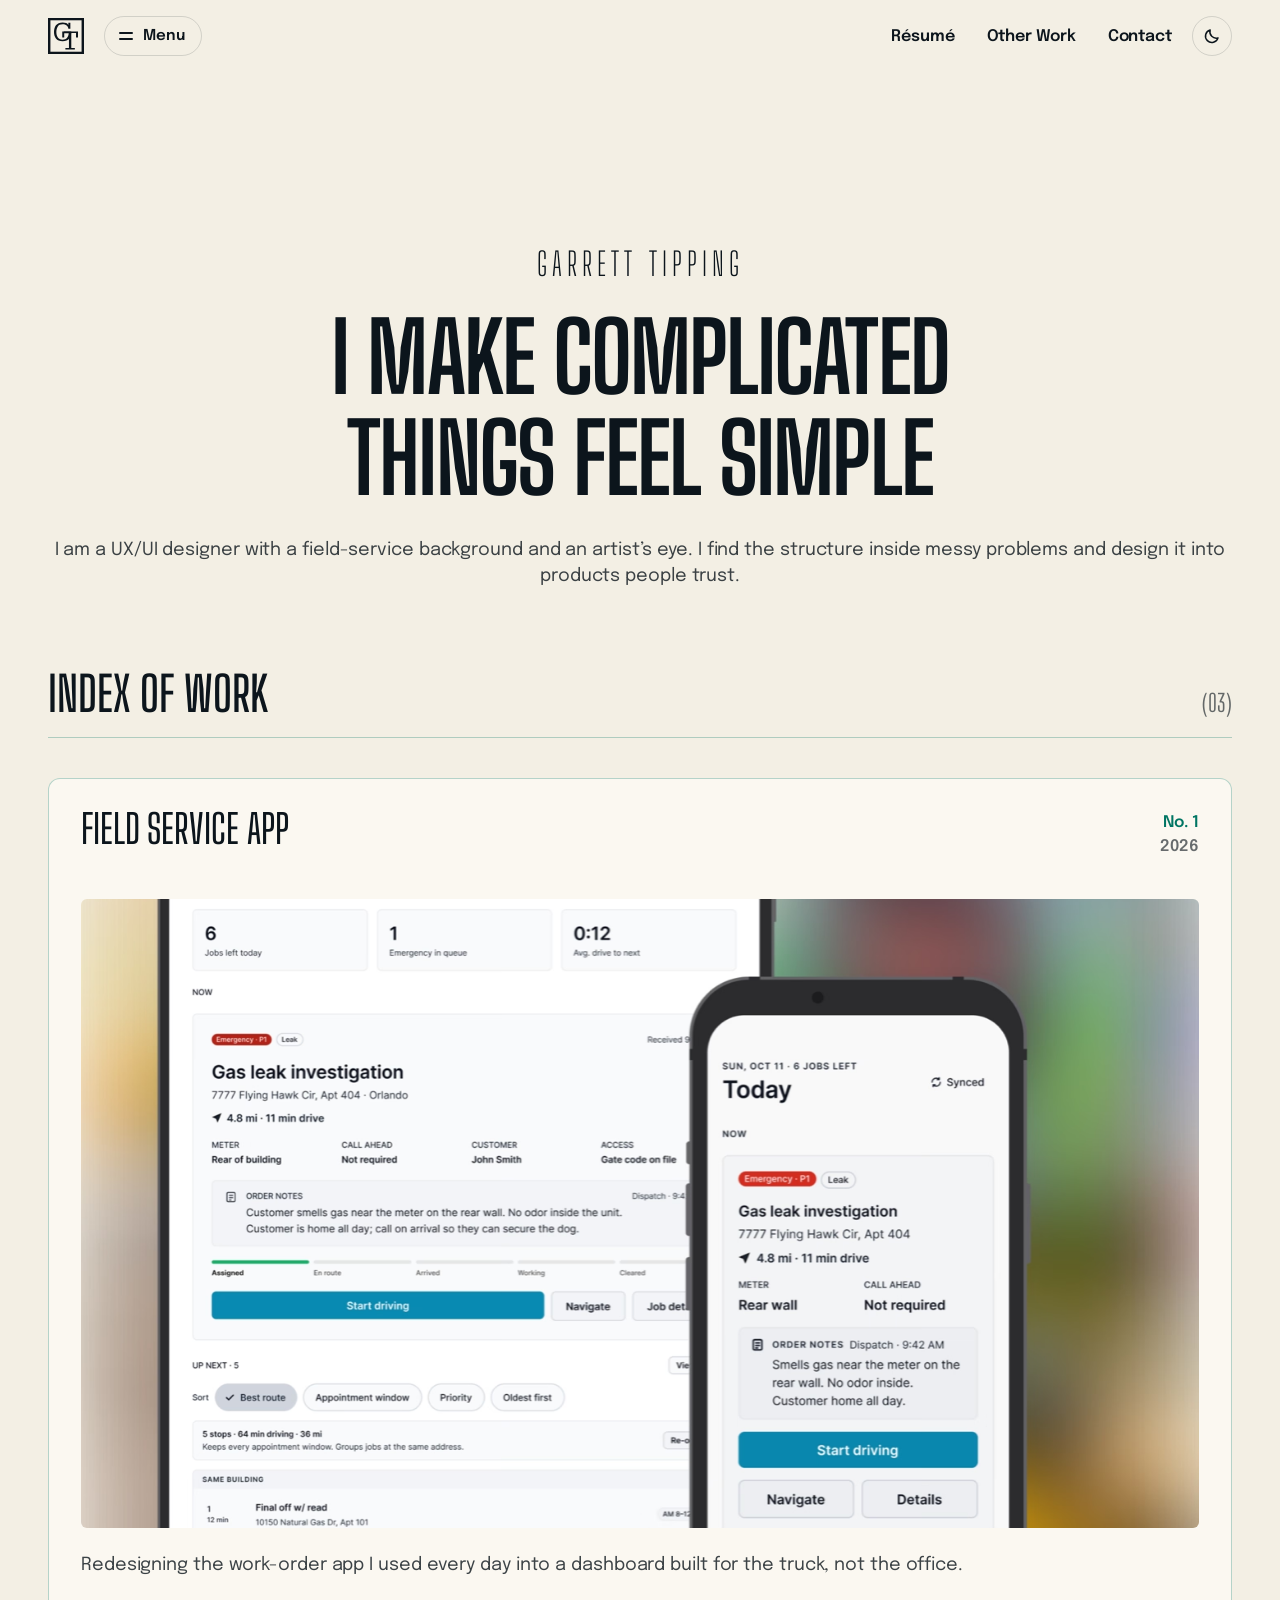
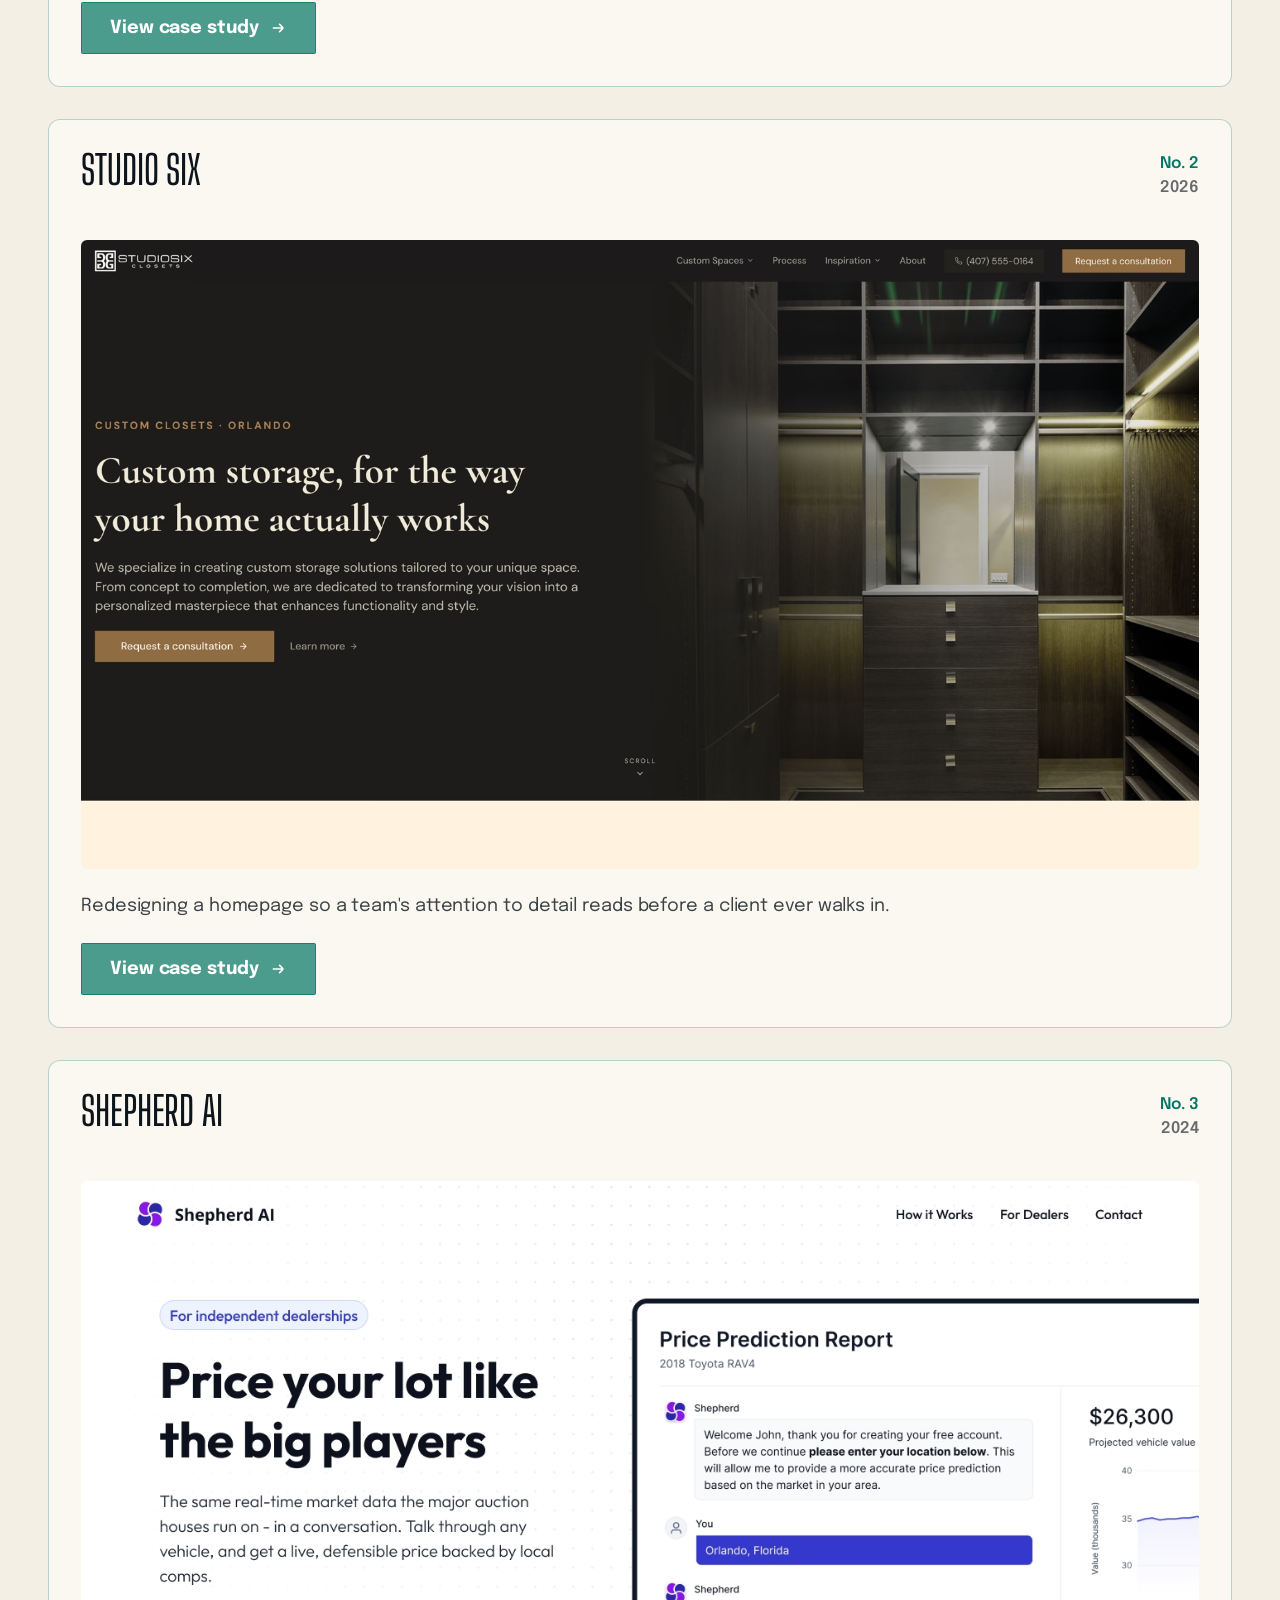
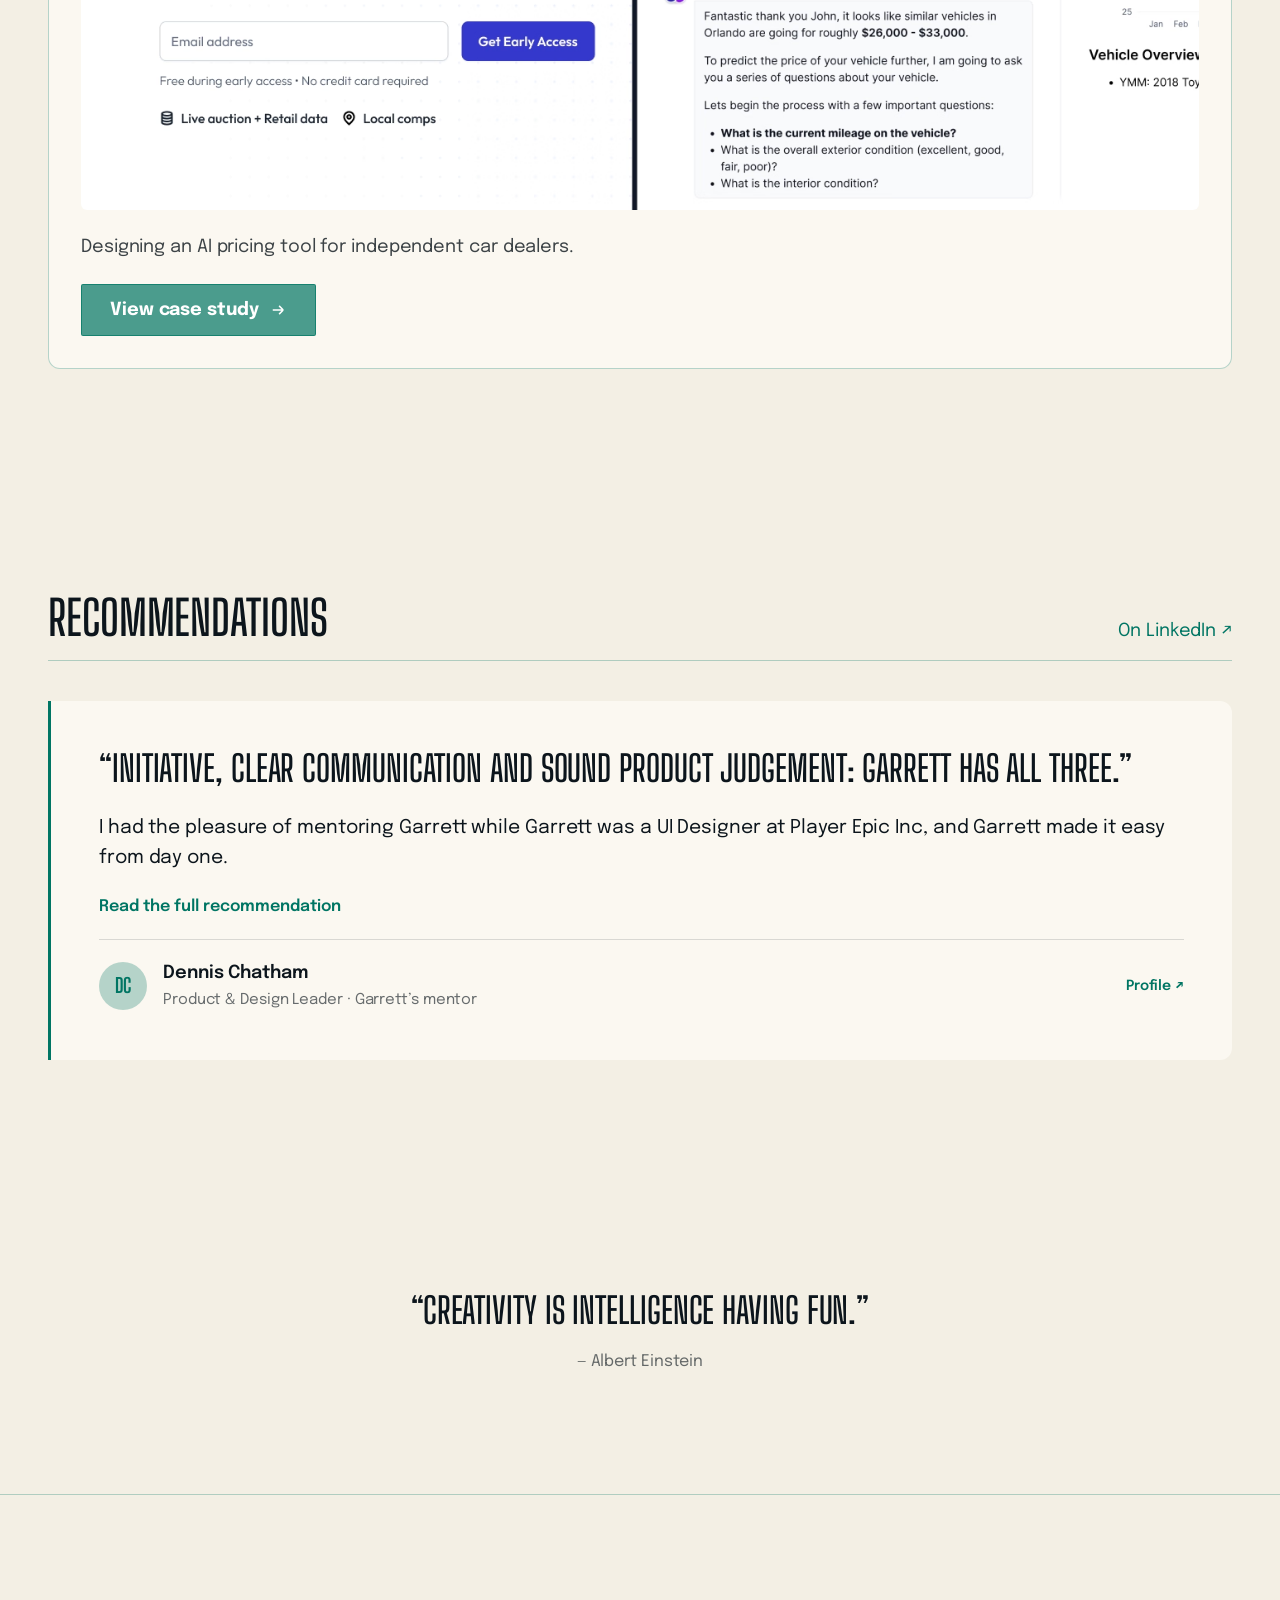
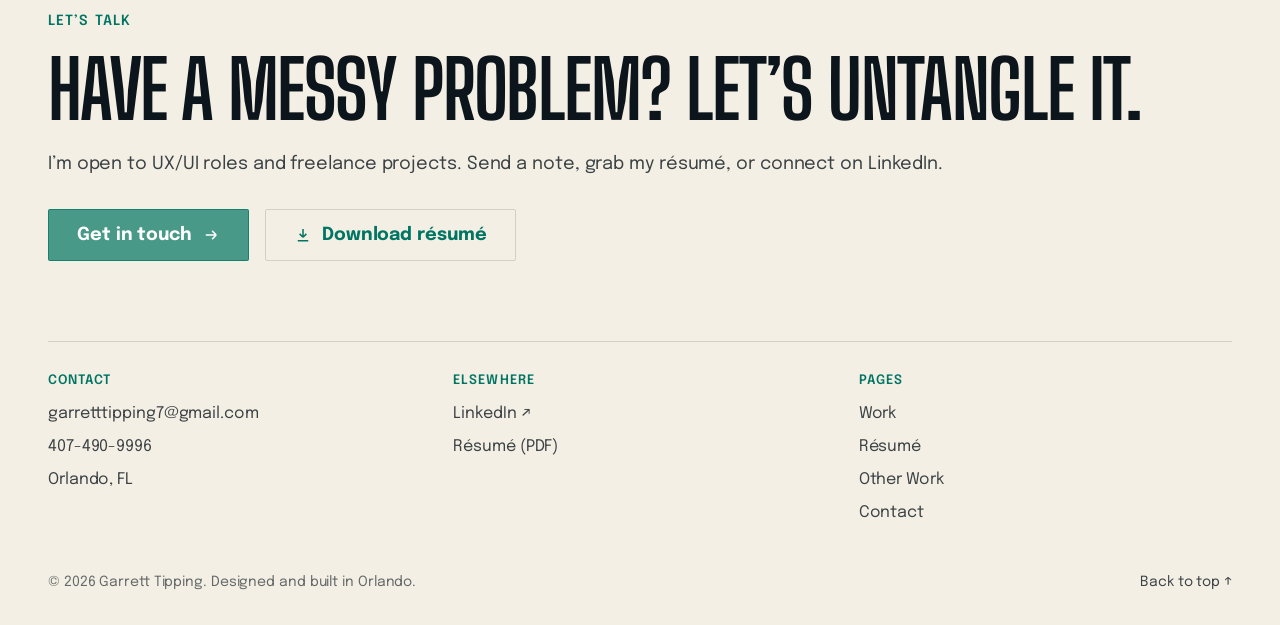
==== index.html @ a2d55a46 "Add a 1200x630 share image and full link-preview tags to every page Co-Authored-By: Claude Opus 5.5 " ====
<!doctype html>
<html lang="en" id="top">
<head>
  <meta charset="utf-8">
  <meta name="viewport" content="width=device-width, initial-scale=1">
  <title>Garrett Tipping · UX/UI Designer</title>
  <meta name="description" content="Garrett Tipping is a UX/UI designer in Orlando with a field-service background and an artist’s eye.">
  <meta name="theme-color" content="#0c151c">
  <meta property="og:title" content="Garrett Tipping · UX/UI Designer">
  <meta property="og:description" content="Garrett Tipping is a UX/UI designer in Orlando with a field-service background and an artist’s eye.">
  <meta property="og:type" content="website">
  <link rel="canonical" href="https://garretttipping.netlify.app/">
  <meta property="og:url" content="https://garretttipping.netlify.app/">
  <meta property="og:site_name" content="Garrett Tipping">
  <meta property="og:image" content="https://garretttipping.netlify.app/assets/og-image.jpg">
  <meta property="og:image:width" content="1200">
  <meta property="og:image:height" content="630">
  <meta property="og:image:alt" content="Garrett Tipping, UX/UI designer: I make complicated things feel simple.">
  <meta name="twitter:card" content="summary_large_image">
  <link rel="icon" href="/assets/favicon.svg" type="image/svg+xml">
  <link rel="preconnect" href="https://fonts.googleapis.com">
  <link rel="preconnect" href="https://fonts.gstatic.com" crossorigin>
  <link rel="stylesheet" href="https://fonts.googleapis.com/css2?family=Big+Shoulders+Display:wght@300;500;600;700&family=Epilogue:wght@400;500;600;700&display=swap">
  <link rel="stylesheet" href="/css/styles.css">
  <script>(function(d){d.classList.add('js');var t;try{t=localStorage.getItem('theme')}catch(e){}if(t!=='light'&&t!=='dark')t=matchMedia('(prefers-color-scheme: light)').matches?'light':'dark';d.dataset.theme=t})(document.documentElement)</script>
  <script src="/js/main.js" defer></script>
</head>
<body>
  <!-- site-header current="" -->
  <a class="skip-link" href="#main">Skip to content</a>
  <header class="site-header">
    <div class="container">
      <div class="hdr-left">
      <a class="logo" href="/index.html" aria-label="Garrett Tipping, home">
      <svg viewBox="0 0 36 36" aria-hidden="true" focusable="false">
        <rect class="frame" x="0.66" y="0.53" width="34.68" height="34.95" fill="none" stroke="currentColor" stroke-width="3.52"/>
        <path fill="currentColor" d="M23.25 13.9167C23.25 15.1482 23.0894 16.324 22.7684 17.4445C22.4588 18.5647 21.9544 19.5556 21.255 20.4166C20.567 21.2778 19.6727 21.9676 18.5721 22.4862C17.4828 22.9954 16.1643 23.25 14.6164 23.25C13.0456 23.25 11.7156 22.9907 10.6264 22.4722C9.53715 21.9444 8.64284 21.25 7.94343 20.3889C7.2555 19.5278 6.75673 18.5324 6.4472 17.4028C6.14907 16.2731 6 15.1018 6 13.8889C6 12.6759 6.14907 11.5046 6.4472 10.375C6.75673 9.24534 7.2555 8.24535 7.94343 7.37498C8.64284 6.5046 9.53715 5.81018 10.6264 5.29166C11.7156 4.76389 13.0456 4.5 14.6164 4.5C16.0037 4.5 17.1905 4.69906 18.1764 5.09722C19.1625 5.49534 19.8905 6.10183 20.3606 6.91665V4.80554H22.3728V10.75H20.3606C20.3606 10.0926 20.2059 9.48147 19.8963 8.91667C19.5982 8.34259 19.1912 7.85185 18.6751 7.44442C18.1593 7.03703 17.5458 6.71756 16.835 6.48609C16.1356 6.24537 15.396 6.125 14.6164 6.125C13.401 6.125 12.3921 6.35647 11.5895 6.81942C10.7984 7.28239 10.162 7.88888 9.68047 8.63889C9.19889 9.38889 8.85493 10.2222 8.64859 11.1389C8.45365 12.0555 8.3562 12.9721 8.3562 13.8889C8.3562 14.7962 8.45365 15.713 8.64859 16.6389C8.85493 17.5555 9.19889 18.3843 9.68047 19.125C10.162 19.8565 10.7984 20.4584 11.5895 20.9306C12.3921 21.3935 13.401 21.625 14.6164 21.625C16.428 21.625 17.8553 21.0602 18.8988 19.9306C19.9422 18.8009 20.5613 17.213 20.7562 15.1667H15.7859V13.5417H23.25V13.9167Z"/>
        <path fill="currentColor" d="M30 19.5827H28.0228V15.1138H23.291V29.8862H26.8399V31.5H17.3933V29.8862H20.959V15.1138H16.2272V19.5827H14.25V13.5H30V19.5827Z"/>
      </svg>
      </a>
      <button class="menu-btn" type="button" aria-expanded="false" aria-controls="site-menu">
        <span class="menu-icon" aria-hidden="true"><i></i><i></i></span><span class="menu-label">Menu</span>
      </button>
      </div>
      <div class="hdr-right">
      <nav class="site-nav" aria-label="Main">
        <ul>
          <li><a href="/about.html">Résumé</a></li>
          <li><a href="/other-work.html">Other Work</a></li>
          <li><a href="/contact.html">Contact</a></li>
        </ul>
      </nav>
      <button class="theme-btn" type="button" aria-label="Switch to light mode" title="Switch to light mode">
        <svg class="i-sun" viewBox="0 0 24 24" fill="none" stroke="currentColor" stroke-width="2" stroke-linecap="round" aria-hidden="true"><circle cx="12" cy="12" r="4.2"/><path d="M12 2.5v2.2M12 19.3v2.2M2.5 12h2.2M19.3 12h2.2M5.3 5.3l1.6 1.6M17.1 17.1l1.6 1.6M5.3 18.7l1.6-1.6M17.1 6.9l1.6-1.6"/></svg>
        <svg class="i-moon" viewBox="0 0 24 24" fill="none" stroke="currentColor" stroke-width="2" stroke-linejoin="round" aria-hidden="true"><path d="M20 14.5A8.5 8.5 0 0 1 9.5 4a8.5 8.5 0 1 0 10.5 10.5Z"/></svg>
      </button>
      </div>
    </div>
    <div class="site-menu" id="site-menu" hidden>
      <div class="container">
        <div class="menu-grid">
          <div class="menu-col">
            <h2 class="menu-h">Case studies</h2>
            <ul>
              <li><a href="/field-service.html"><strong>Field Service App</strong><span>Work-order redesign for gas techs</span></a></li>
              <li><a href="/studio-six.html"><strong>Studio Six Closets</strong><span>Homepage redesign · consultations</span></a></li>
              <li><a href="/shepherd-ai.html"><strong>Shepherd AI</strong><span>AI vehicle pricing for dealers</span></a></li>
            </ul>
          </div>
          <div class="menu-col">
            <h2 class="menu-h">Experience</h2>
            <ul>
              <li><a href="/about.html#job-studio-six"><strong>Studio Six Closets</strong><span>UX/UI Designer &amp; Researcher · 2026 – now</span></a></li>
              <li><a href="/about.html#job-teco"><strong>TECO Peoples Gas</strong><span>Utility Technician II · 2022 – 2026</span></a></li>
              <li><a href="/about.html#job-shepherd-ai"><strong>Shepherd AI</strong><span>User Experience Designer · 2024</span></a></li>
              <li><a href="/about.html#job-player-epic"><strong>Player Epic</strong><span>UI Designer · 2024</span></a></li>
            </ul>
          </div>
          <div class="menu-col">
            <h2 class="menu-h">Other work</h2>
            <ul>
              <li><a href="/other-work.html"><strong>Art</strong><span>Personal artwork and illustration</span></a></li>
              <li><a href="/other-work.html#experiments"><strong>Experiments</strong><span>Side projects and explorations</span></a></li>
              <li><a href="/building-this-site.html"><strong>Building this site</strong><span>Figma Sites → hand-written code</span></a></li>
            </ul>
          </div>
          <div class="menu-col">
            <h2 class="menu-h">About</h2>
            <ul>
              <li><a href="/about.html" class="menu-dot"><strong>Résumé</strong><span>4.5 yrs field ops → UX/UI design</span></a></li>
              <li><a href="/about.html#recommendations"><strong>Recommendations</strong><span>From mentor Dennis Chatham</span></a></li>
              <li><a href="/contact.html"><strong>Contact</strong><span>Form, email or phone</span></a></li>
            </ul>
          </div>
        </div>
        <div class="menu-foot">
          <a href="mailto:garretttipping7@gmail.com">garretttipping7@gmail.com</a>
          <a href="tel:+14074909996">407-490-9996</a>
          <a href="https://www.linkedin.com/in/garrett-tipping-ba7260289/" target="_blank" rel="noopener">LinkedIn ↗</a>
          <a href="/assets/Garrett-Tipping-Resume.pdf" download>Résumé PDF ↓</a>
        </div>
      </div>
    </div>
  </header>
  <!-- /site-header -->

  <main id="main">
    <section class="hero container">
      <p class="name">Garrett Tipping</p>
      <h1>I make complicated things feel simple</h1>
      <p>I am a UX/UI designer with a field-service background and an artist’s eye. I find the structure inside messy problems and design it into products people trust.</p>
    </section>

    <section class="section container" id="work" aria-labelledby="work-title">
      <div class="section-head reveal">
        <h2 id="work-title">Index of work</h2>
        <span class="count">(03)</span>
      </div>
      <div class="work-list">
        <article class="work-card reveal">
          <header>
            <h3>Field service app</h3>
            <p class="meta"><span>No. 1</span><span>2026</span></p>
          </header>
          <a class="media" href="/field-service.html" tabindex="-1" aria-hidden="true"><picture><source srcset="/assets/img/work-field-service.avif" data-light="/assets/img/work-field-service.light.avif" type="image/avif"><img src="/assets/img/work-field-service.png" alt="Field service app shown on a tablet and phone: the Today dashboard and a gas leak investigation job" loading="lazy"></picture></a>
          <p class="summary">Redesigning the work-order app I used every day into a dashboard built for the truck, not the office.</p>
          <a class="btn btn-primary" href="/field-service.html">View case study <svg class="arrow" viewBox="0 0 24 24" fill="none" stroke="currentColor" stroke-width="2" aria-hidden="true"><path d="M5 12h14m0 0-5.5-5.5M19 12l-5.5 5.5"/></svg><span class="visually-hidden">: Field service app</span></a>
        </article>
        <article class="work-card reveal">
          <header>
            <h3>Studio Six</h3>
            <p class="meta"><span>No. 2</span><span>2026</span></p>
          </header>
          <a class="media" href="/studio-six.html" tabindex="-1" aria-hidden="true"><picture><source srcset="/assets/img/work-studio-six.avif" type="image/avif"><img src="/assets/img/work-studio-six.jpg" alt="Studio Six Closets homepage redesign" loading="lazy"></picture></a>
          <p class="summary">Redesigning a homepage so a team's attention to detail reads before a client ever walks in.</p>
          <a class="btn btn-primary" href="/studio-six.html">View case study <svg class="arrow" viewBox="0 0 24 24" fill="none" stroke="currentColor" stroke-width="2" aria-hidden="true"><path d="M5 12h14m0 0-5.5-5.5M19 12l-5.5 5.5"/></svg><span class="visually-hidden">: Studio Six</span></a>
        </article>
        <article class="work-card reveal">
          <header>
            <h3>Shepherd AI</h3>
            <p class="meta"><span>No. 3</span><span>2024</span></p>
          </header>
          <a class="media" href="/shepherd-ai.html" tabindex="-1" aria-hidden="true"><picture><source srcset="/assets/img/work-shepherd-ai.avif" type="image/avif"><img src="/assets/img/work-shepherd-ai.png" alt="Shepherd AI pricing tool screens" loading="lazy"></picture></a>
          <p class="summary">Designing an AI pricing tool for independent car dealers.</p>
          <a class="btn btn-primary" href="/shepherd-ai.html">View case study <svg class="arrow" viewBox="0 0 24 24" fill="none" stroke="currentColor" stroke-width="2" aria-hidden="true"><path d="M5 12h14m0 0-5.5-5.5M19 12l-5.5 5.5"/></svg><span class="visually-hidden">: Shepherd AI</span></a>
        </article>
      </div>
    </section>

    <section class="section container" id="recommendations" aria-labelledby="rec-title">
      <div class="section-head reveal">
        <h2 id="rec-title">Recommendations</h2>
        <a class="text-link" href="https://www.linkedin.com/in/garrett-tipping-ba7260289/details/recommendations/" target="_blank" rel="noopener">On LinkedIn ↗</a>
      </div>
      <div class="testimonials">
        <figure class="testimonial reveal">
          <p class="pull">“Initiative, clear communication and sound product judgement: Garrett has all three.”</p>
          <blockquote cite="https://www.linkedin.com/in/garrett-tipping-ba7260289/details/recommendations/">
            <p>I had the pleasure of mentoring Garrett while Garrett was a UI Designer at Player Epic Inc, and Garrett made it easy from day one.</p>
            <div class="more" id="rec-dennis-more" hidden>
              <p>Garrett is a true go-getter. Garrett never waited to be handed the next problem, and always came to our sessions with work in progress and sharp questions. Garrett’s homepage redesign for Studio Six Closets shows it: Garrett started from the business problem (leads arriving unsure about price and process, and about one in four dropping out at the price). Garrett set measurable goals, and made smart calls about what to build now and what to shelve, like skipping a costly configurator to invest in a clearer consultation path.</p>
              <p>Garrett is also an excellent communicator, both in the work and with people. Explaining bespoke pricing honestly instead of showing a misleading “starting at” figure is a good example. Garrett explains decisions clearly and takes feedback without ego.</p>
              <p>Initiative, clear communication and sound product judgement: Garrett has all three. Any team would be lucky to have Garrett.</p>
            </div>
          </blockquote>
          <button class="toggle" type="button" aria-expanded="false" aria-controls="rec-dennis-more">Read the full recommendation</button>
          <figcaption>
            <span class="avatar" aria-hidden="true">DC</span>
            <span>
              <cite>Dennis Chatham</cite>
              <span class="role">Product &amp; Design Leader · Garrett’s mentor</span>
            </span>
            <a class="source" href="https://www.linkedin.com/in/dchatham/" target="_blank" rel="noopener">Profile ↗</a>
          </figcaption>
        </figure>
      </div>
    </section>

    <section class="quote-band container reveal" aria-label="Quote">
      <blockquote>
        <p>“Creativity is intelligence having fun.”</p>
      </blockquote>
      <cite>— Albert Einstein</cite>
    </section>
  </main>

  <!-- site-footer cta -->
  <footer class="site-footer">
    <div class="container">
      <!-- cta -->
      <div class="footer-cta reveal">
        <p class="eyebrow">Let’s talk</p>
        <h2>Have a messy problem? Let’s untangle it.</h2>
        <p>I’m open to UX/UI roles and freelance projects. Send a note, grab my résumé, or connect on LinkedIn.</p>
        <div class="footer-actions">
          <a class="btn btn-primary" href="/contact.html">Get in touch <svg class="arrow" viewBox="0 0 24 24" fill="none" stroke="currentColor" stroke-width="2" aria-hidden="true"><path d="M5 12h14m0 0-5.5-5.5M19 12l-5.5 5.5"/></svg></a>
          <a class="btn btn-ghost" href="/assets/Garrett-Tipping-Resume.pdf" download><svg viewBox="0 0 24 24" fill="none" stroke="currentColor" stroke-width="2" aria-hidden="true"><path d="M12 4v11m0 0-4.5-4.5M12 15l4.5-4.5M5 19.5h14"/></svg> Download résumé</a>
        </div>
      </div>
      <!-- /cta -->
      <div class="footer-grid">
        <div>
          <h3>Contact</h3>
          <ul>
            <li><a href="mailto:garretttipping7@gmail.com">garretttipping7@gmail.com</a></li>
            <li><a href="tel:+14074909996">407-490-9996</a></li>
            <li>Orlando, FL</li>
          </ul>
        </div>
        <div>
          <h3>Elsewhere</h3>
          <ul>
            <li><a href="https://www.linkedin.com/in/garrett-tipping-ba7260289/" target="_blank" rel="noopener">LinkedIn ↗</a></li>
            <li><a href="/assets/Garrett-Tipping-Resume.pdf" download>Résumé (PDF)</a></li>
          </ul>
        </div>
        <div>
          <h3>Pages</h3>
          <ul>
            <li><a href="/index.html">Work</a></li>
            <li><a href="/about.html">Résumé</a></li>
            <li><a href="/other-work.html">Other Work</a></li>
            <li><a href="/contact.html">Contact</a></li>
          </ul>
        </div>
      </div>
      <div class="footer-bottom">
        <span>© <span data-year>2026</span> Garrett Tipping. Designed and built in Orlando.</span>
        <a href="#top">Back to top ↑</a>
      </div>
    </div>
  </footer>
  <!-- /site-footer -->
</body>
</html>
---- css/styles.css ----
/* ==========================================================================
   Garrett Tipping — Portfolio
   Design tokens pulled from the original Figma Sites build.
   ========================================================================== */

:root {
  --bg: #0c151c;
  --bg-elev: #101c25;
  --bg-header: rgba(12, 21, 28, 0.9);
  --text: #ece6d5;
  --text-muted: rgba(236, 230, 213, 0.8);
  --text-faint: rgba(236, 230, 213, 0.55);
  --accent: #21e1be;
  --accent-soft: rgba(33, 225, 190, 0.7);
  --accent-line: rgba(33, 225, 190, 0.3);
  --line: rgba(236, 230, 213, 0.12);
  --on-accent: #0a1116;
  --selection: rgba(33, 225, 190, 0.85);
  --panel: #111e28;
  --accent-glow: rgba(33, 225, 190, 0.07);
  --shadow: rgba(0, 0, 0, .8);

  --font-display: "Big Shoulders Display", "Arial Narrow", sans-serif;
  --font-body: "Epilogue", system-ui, sans-serif;

  --radius: 12px;
  --max: 1280px;
  --gutter: clamp(16px, 5vw, 48px);
  --header-h: 72px;
}

*,
*::before,
*::after { box-sizing: border-box; }

html { scroll-behavior: smooth; scroll-padding-top: calc(var(--header-h) + 16px); }
@media (prefers-reduced-motion: reduce) {
  html { scroll-behavior: auto; }
  *, *::before, *::after { transition: none !important; animation: none !important; }
}

body {
  margin: 0;
  background: var(--bg);
  color: var(--text);
  font-family: var(--font-body);
  font-size: 18px;
  line-height: 1.45;
  letter-spacing: -0.005em;
  -webkit-font-smoothing: antialiased;
}

img { display: block; max-width: 100%; height: auto; }
button, input, select, textarea { font-family: inherit; }
a { color: inherit; }
p { margin: 0 0 1em; color: var(--text-muted); }
h1, h2, h3 { margin: 0; font-family: var(--font-display); text-transform: uppercase; line-height: 1.05; }

.container { width: 100%; max-width: var(--max); margin-inline: auto; padding-inline: var(--gutter); }

.skip-link {
  position: absolute; left: 16px; top: -60px; z-index: 100;
  background: var(--accent); color: var(--on-accent);
  padding: 10px 16px; border-radius: 4px; font-weight: 600; text-decoration: none;
}
.skip-link:focus { top: 16px; }

:focus-visible { outline: 2px solid var(--accent); outline-offset: 3px; border-radius: 2px; }

/* ---------- Header ---------- */
.site-header {
  position: sticky; top: 0; z-index: 50;
  background: var(--bg-header);
  backdrop-filter: blur(10px);
  -webkit-backdrop-filter: blur(10px);
  border-bottom: 1px solid transparent;
  transition: border-color .2s ease;
}
.site-header.is-scrolled { border-bottom-color: var(--accent-line); }
.site-header > .container {
  height: var(--header-h);
  display: flex; align-items: center; justify-content: space-between;
}
.logo { display: inline-flex; color: var(--text); }
.logo svg { width: 36px; height: 36px; }
.site-nav ul { display: flex; gap: clamp(16px, 3vw, 32px); list-style: none; margin: 0; padding: 0; }
.site-nav a {
  font-weight: 600; font-size: 16px; text-decoration: none;
  padding: 6px 0; border-bottom: 2px solid transparent;
  transition: border-color .2s ease, color .2s ease;
}
.site-nav a:hover { color: var(--accent); }
.site-nav a[aria-current="page"] { border-bottom-color: var(--accent); }

/* ---------- Shared bits ---------- */
.eyebrow {
  font-size: 14px; font-weight: 600; letter-spacing: .08em;
  text-transform: uppercase; color: var(--accent); margin: 0 0 16px;
}
.section { padding-block: clamp(56px, 9vw, 112px); }
.section-head {
  display: flex; align-items: baseline; justify-content: space-between; gap: 16px;
  border-bottom: 1px solid var(--accent-line);
  padding-bottom: 16px; margin-bottom: 40px;
}
.section-head h2 { font-size: clamp(36px, 5vw, 48px); font-weight: 600; }
.section-head .count { font-family: var(--font-display); font-size: 24px; color: var(--text-faint); }
.section-intro { margin-top: -16px; margin-bottom: 40px; }

.btn {
  display: inline-flex; align-items: center; justify-content: center; gap: 10px;
  min-height: 52px; padding: 12px 28px;
  font-family: var(--font-body); font-size: 18px; font-weight: 700;
  text-decoration: none; border-radius: 2px; cursor: pointer;
  border: 1px solid var(--accent-soft);
  transition: background-color .2s ease, color .2s ease, transform .2s ease;
}
.btn-primary { background: var(--accent-soft); color: var(--on-accent); }
.btn-primary:hover { background: var(--accent); }
.btn-ghost { background: transparent; color: var(--accent); border-color: var(--line); }
.btn-ghost:hover { border-color: var(--accent); }
.btn svg { width: 18px; height: 18px; flex: none; }

/* ---------- Hero (home) ---------- */
.hero { text-align: center; padding-block: clamp(64px, 12vw, 140px) 0; }
.hero + #work { padding-top: 80px; } /* 80px gap between hero and Index of work */
.hero .name {
  font-family: var(--font-display); font-weight: 300; text-transform: uppercase;
  font-size: clamp(20px, 3vw, 32px); letter-spacing: 5px; margin-bottom: 20px; color: var(--text);
}
.hero h1 { font-size: clamp(52px, 10vw, 96px); font-weight: 700; letter-spacing: -0.02em; }
.hero p { margin: 28px auto 0; }

/* ---------- Work cards ---------- */
.work-list { display: grid; gap: 32px; }
.work-card {
  background: var(--bg-elev);
  border: 1px solid var(--accent-line);
  border-radius: var(--radius);
  padding: clamp(20px, 3vw, 32px);
  display: grid; gap: 24px;
}
.work-card header { display: flex; justify-content: space-between; align-items: flex-start; gap: 16px; }
.work-card h3 { font-size: clamp(30px, 4vw, 40px); font-weight: 500; line-height: .9; }
.work-card .meta { text-align: right; font-size: 16px; font-weight: 600; color: var(--text-faint); line-height: 1.5; }
.work-card .meta span:first-child { color: var(--accent); display: block; }
.work-card .media { border-radius: 6px; overflow: hidden; aspect-ratio: 16 / 9; }
.work-card .media img { width: 100%; height: 100%; object-fit: cover; }
.work-card .summary { margin: 0; }
.work-card .btn { justify-self: start; }

/* ---------- Testimonials ---------- */
.testimonials { display: grid; gap: 24px; }
.testimonial {
  margin: 0;
  background: var(--bg-elev);
  border-left: 3px solid var(--accent);
  border-radius: 0 var(--radius) var(--radius) 0;
  padding: clamp(24px, 4vw, 48px);
}
.testimonial blockquote { margin: 0; }
.testimonial blockquote p { color: var(--text); font-size: clamp(17px, 1.6vw, 19px); line-height: 1.6; }
.testimonial .pull {
  font-family: var(--font-display); text-transform: uppercase; font-weight: 600;
  font-size: clamp(26px, 3.4vw, 36px); line-height: 1.1; color: var(--text);
  margin-bottom: 24px;
}
.testimonial .more[hidden] { display: none; }
.testimonial .toggle {
  background: none; border: 0; padding: 0; margin-bottom: 24px;
  color: var(--accent); font: 600 16px var(--font-body); cursor: pointer;
}
.testimonial figcaption {
  display: flex; align-items: center; gap: 16px;
  border-top: 1px solid var(--line); padding-top: 20px;
}
.testimonial .avatar {
  width: 48px; height: 48px; border-radius: 50%; flex: none;
  display: grid; place-items: center;
  background: var(--accent-line); color: var(--accent);
  font-family: var(--font-display); font-weight: 700; font-size: 20px;
}
.testimonial cite { font-style: normal; font-weight: 600; color: var(--text); display: block; }
.testimonial .role { font-size: 15px; color: var(--text-faint); }
.testimonial .source { margin-left: auto; font-size: 14px; font-weight: 600; color: var(--accent); text-decoration: none; white-space: nowrap; }
.testimonial .source:hover { text-decoration: underline; }

/* ---------- Quote band ---------- */
.quote-band { text-align: center; padding-block: clamp(64px, 10vw, 120px); }
.quote-band blockquote { margin: 0 auto; }
.quote-band blockquote p {
  font-family: var(--font-display); text-transform: uppercase; font-weight: 600;
  font-size: clamp(28px, 4vw, 36px); line-height: 1.07; color: var(--text); margin: 0;
}
.quote-band cite { display: block; margin-top: 20px; font-style: normal; color: var(--text-faint); font-size: 16px; }

/* ---------- About ---------- */
.about-hero { padding-block: clamp(40px, 7vw, 80px) 0; }
.about-hero h1 { font-size: clamp(52px, 9vw, 96px); font-weight: 700; letter-spacing: -0.02em; margin-bottom: 28px; }
.about-grid { display: grid; gap: 40px; }
.about-copy p { max-width: none; }
.about-actions { display: grid; grid-template-columns: 1fr 1fr; gap: 16px; margin-top: 32px; }
.about-photo { border-radius: var(--radius); overflow: hidden; }
.about-photo img { width: 100%; height: 100%; object-fit: cover; }
@media (min-width: 900px) {
  .about-grid { grid-template-columns: 1.15fr .85fr; align-items: center; gap: 64px; }
}

.facts {
  display: grid; grid-template-columns: repeat(auto-fit, minmax(200px, 1fr)); gap: 0;
  margin-top: clamp(48px, 7vw, 80px);
  border-block: 1px solid var(--accent-line);
}
.facts div { padding: 24px 0; }
.facts dt { font-size: 13px; font-weight: 600; letter-spacing: .08em; text-transform: uppercase; color: var(--accent); margin-bottom: 6px; }
.facts dd { margin: 0; font-weight: 500; }

.timeline { list-style: none; margin: 0; padding: 0; }
.timeline li {
  display: grid; grid-template-columns: 140px 1fr; gap: 24px;
  padding-block: 24px; border-bottom: 1px solid var(--line);
}
.timeline .when { font-weight: 600; color: var(--accent); font-size: 16px; padding-top: 4px; }
.timeline h3 { font-size: 28px; font-weight: 600; margin-bottom: 4px; }
.timeline p { margin: 0; font-size: 16px; }
@media (max-width: 600px) {
  .timeline li { grid-template-columns: 1fr; gap: 6px; }
}

.chips { display: flex; flex-wrap: wrap; gap: 12px; list-style: none; margin: 0; padding: 0; }
.chips li {
  border: 1px solid var(--accent-line); border-radius: 999px;
  padding: 8px 18px; font-size: 16px; font-weight: 500;
}

/* ---------- Other work ---------- */
.page-hero { padding-block: clamp(40px, 7vw, 80px) 0; }
.page-hero h1 { font-size: clamp(52px, 9vw, 96px); font-weight: 700; letter-spacing: -0.02em; margin-bottom: 24px; }
.page-hero p { max-width: none; }

.gallery { display: grid; gap: 24px; grid-template-columns: repeat(auto-fill, minmax(min(100%, 300px), 1fr)); }
.gallery figure { margin: 0; background: var(--bg-elev); border-radius: var(--radius); overflow: hidden; }
.gallery figure.wide { grid-column: 1 / -1; }
.gallery .frame { aspect-ratio: 4 / 5; overflow: hidden; background: var(--bg); }
.gallery figure.wide .frame { aspect-ratio: 5 / 4; }
@media (min-width: 900px) { .gallery figure.wide .frame { aspect-ratio: 16 / 9; } }
.gallery img { width: 100%; height: 100%; object-fit: cover; }
.gallery figcaption { padding: 16px 20px 20px; }
.gallery figcaption strong { display: block; font-family: var(--font-display); text-transform: uppercase; font-size: 24px; font-weight: 600; }
.gallery figcaption span { font-size: 15px; color: var(--text-faint); }

.sandbox { display: grid; gap: 24px; grid-template-columns: repeat(auto-fill, minmax(min(100%, 320px), 1fr)); }
.exp-card {
  display: flex; flex-direction: column;
  background: var(--bg-elev); border: 1px solid var(--accent-line); border-radius: var(--radius);
  overflow: hidden; text-decoration: none; transition: border-color .2s ease, transform .2s ease;
}
a.exp-card:hover { border-color: var(--accent); transform: translateY(-2px); }
.exp-card .thumb { aspect-ratio: 16 / 10; background: var(--bg); overflow: hidden; }
.exp-card .thumb img { width: 100%; height: 100%; object-fit: cover; }
.exp-card .body { padding: 20px 24px 24px; display: flex; flex-direction: column; gap: 10px; flex: 1; }
.exp-card .tags { display: flex; justify-content: space-between; font-size: 13px; font-weight: 600; letter-spacing: .08em; text-transform: uppercase; color: var(--accent); }
.exp-card h3 { font-size: 30px; font-weight: 600; }
.exp-card p { margin: 0; font-size: 16px; }
.exp-card .go { margin-top: auto; padding-top: 12px; font-weight: 600; color: var(--accent); }
.exp-card.empty { border-style: dashed; align-items: center; justify-content: center; text-align: center; min-height: 280px; }
.exp-card.empty .plus { font-family: var(--font-display); font-size: 56px; color: var(--accent); line-height: 1; }

/* ---------- Footer ---------- */
.site-footer { border-top: 1px solid var(--accent-line); padding-block: clamp(56px, 8vw, 96px) 32px; background: var(--bg); }
.footer-cta h2 { font-size: clamp(44px, 8vw, 80px); font-weight: 700; letter-spacing: -0.02em; }
.footer-cta p { margin-top: 20px; }
.footer-actions { display: flex; flex-wrap: wrap; gap: 16px; margin-top: 32px; }
.footer-grid {
  display: grid; gap: 32px; grid-template-columns: repeat(auto-fit, minmax(180px, 1fr));
  margin-top: clamp(48px, 7vw, 80px); padding-top: 32px; border-top: 1px solid var(--line);
}
.footer-grid h3 { font-family: var(--font-body); text-transform: uppercase; font-size: 13px; letter-spacing: .08em; font-weight: 600; color: var(--accent); margin-bottom: 14px; }
.footer-grid ul { list-style: none; margin: 0; padding: 0; display: grid; gap: 10px; font-size: 16px; color: var(--text-muted); }
.footer-grid a { text-decoration: none; font-size: 16px; color: var(--text-muted); overflow-wrap: anywhere; }
.footer-grid a:hover { color: var(--accent); }
.footer-bottom {
  display: flex; flex-wrap: wrap; gap: 16px; justify-content: space-between; align-items: center;
  margin-top: 48px; font-size: 14px; color: var(--text-faint);
}
.footer-bottom a { text-decoration: none; color: var(--text-muted); }
.footer-bottom a:hover { color: var(--accent); }

@media (max-width: 520px) {
  .about-actions { grid-template-columns: 1fr; }
  .footer-actions .btn { width: 100%; }
  .testimonial figcaption { flex-wrap: wrap; }
  .testimonial .source { margin-left: 64px; }
}

/* ==========================================================================
   Brand details: cursor, selection, caret, scrollbar
   ========================================================================== */
html, body {
  cursor: url("data:image/svg+xml,%3Csvg xmlns='http://www.w3.org/2000/svg' width='24' height='24' viewBox='0 0 24 24'%3E%3Cpath d='M3 2 L3 19 L7.5 14.5 L10.5 21 L13.5 19.7 L10.5 13.3 L17 13.3 Z' fill='%2321E1BE' stroke='%230C151C' stroke-width='1.5' stroke-linejoin='round'/%3E%3C/svg%3E") 3 2, auto;
}
a, button, label[for], summary, select, [role="button"], [role="tab"], [tabindex="0"][role], .zoomable img, .lightbox, .lightbox * {
  cursor: url("data:image/svg+xml,%3Csvg xmlns='http://www.w3.org/2000/svg' width='24' height='24' viewBox='0 0 24 24'%3E%3Cpath d='M8 3.5 C8 2.7 8.7 2 9.5 2 C10.3 2 11 2.7 11 3.5 V10 C11 9.2 11.7 8.6 12.5 8.6 C13.3 8.6 14 9.2 14 10 V11 C14 10.2 14.7 9.6 15.5 9.6 C16.3 9.6 17 10.2 17 11 V12 C17 11.2 17.6 10.7 18.3 10.7 C19 10.7 19.5 11.3 19.5 12 V16 C19.5 19 17.5 21.5 14.5 21.5 H12 C10 21.5 8.8 20.6 7.8 19.2 L4.6 14.6 C4.1 13.9 4.3 13 5 12.6 C5.7 12.2 6.6 12.4 7.1 13 L8 14.2 Z' fill='%2321E1BE' stroke='%230C151C' stroke-width='1.5' stroke-linejoin='round'/%3E%3C/svg%3E") 9 2, pointer !important;
}
input, textarea { cursor: text !important; }
button:disabled { cursor: progress !important; }

::selection { background: var(--selection); color: var(--on-accent); }
input, textarea { caret-color: var(--accent); accent-color: var(--accent); }

html { scrollbar-color: rgba(33, 225, 190, 0.45) var(--bg); scrollbar-width: thin; }
::-webkit-scrollbar { width: 10px; height: 10px; }
::-webkit-scrollbar-track { background: var(--bg); }
::-webkit-scrollbar-thumb { background: rgba(33, 225, 190, 0.35); border-radius: 10px; border: 2px solid var(--bg); }
::-webkit-scrollbar-thumb:hover { background: var(--accent); }

/* ==========================================================================
   Motion
   ========================================================================== */
:root { --ease-out: cubic-bezier(.22, 1, .36, 1); }

/* Page enters softly */
@keyframes page-in { from { opacity: 0; } to { opacity: 1; } }
main { animation: page-in .6s var(--ease-out) both; }

/* Hero lines rise in sequence */
@keyframes rise { from { opacity: 0; transform: translateY(24px); } to { opacity: 1; transform: none; } }
.hero > *, .about-hero .about-copy > *, .page-hero > .container > * {
  animation: rise .9s var(--ease-out) both;
}
.hero > *:nth-child(2), .about-hero .about-copy > *:nth-child(2), .page-hero > .container > *:nth-child(2) { animation-delay: .08s; }
.hero > *:nth-child(3), .about-hero .about-copy > *:nth-child(3), .page-hero > .container > *:nth-child(3) { animation-delay: .16s; }
.about-hero .about-copy > *:nth-child(4) { animation-delay: .24s; }
.about-hero .about-copy > *:nth-child(5) { animation-delay: .32s; }
.about-photo { animation: rise 1s var(--ease-out) .2s both; }

/* Scroll reveal — only hidden once JS confirms it can reveal them */
.js .reveal { opacity: 0; transform: translateY(28px); transition: opacity .8s var(--ease-out), transform .8s var(--ease-out); transition-delay: var(--delay, 0s); }
.js .reveal.is-visible { opacity: 1; transform: none; }

/* Animated nav underline */
.site-nav a { position: relative; border-bottom: 0; }
.site-nav a::after {
  content: ""; position: absolute; left: 0; right: 0; bottom: 0; height: 2px;
  background: var(--accent); transform: scaleX(0); transform-origin: right;
  transition: transform .35s var(--ease-out);
}
.site-nav a:hover::after, .site-nav a[aria-current="page"]::after { transform: scaleX(1); transform-origin: left; }

/* Logo nudge */
.logo svg { transition: transform .4s var(--ease-out); }
.logo:hover svg { transform: rotate(-6deg) scale(1.06); }
.logo:hover svg path { fill: var(--accent); }
.logo:hover svg .frame { stroke: var(--accent); fill: none; }
.logo svg path { transition: fill .3s ease, stroke .3s ease; }

/* Buttons */
.btn { transition: background-color .25s ease, color .25s ease, border-color .25s ease, transform .25s var(--ease-out), box-shadow .25s ease; }
.btn:hover { transform: translateY(-2px); box-shadow: 0 10px 24px -12px rgba(33, 225, 190, .55); }
.btn:active { transform: translateY(0); }
.btn .arrow { transition: transform .3s var(--ease-out); }
.btn:hover .arrow { transform: translateX(4px); }

/* Cards */
.work-card { transition: border-color .3s ease, transform .4s var(--ease-out), box-shadow .4s ease; }
.work-card:hover { border-color: rgba(33, 225, 190, .7); box-shadow: 0 24px 48px -28px var(--shadow); }
.chips li { transition: background-color .25s ease, color .25s ease, border-color .25s ease; }
.chips li:hover { background: var(--accent-line); border-color: var(--accent); }

/* Inline text links */
.text-link {
  color: var(--accent); text-decoration: none;
  background: linear-gradient(currentColor, currentColor) 0 100% / 0 1px no-repeat;
  transition: background-size .35s var(--ease-out);
}
.text-link:hover { background-size: 100% 1px; }

@media (prefers-reduced-motion: reduce) {
  .js .reveal { opacity: 1; transform: none; }
}

/* ==========================================================================
   Contact
   ========================================================================== */
.contact-grid { display: grid; gap: 48px; }
@media (min-width: 900px) { .contact-grid { grid-template-columns: .8fr 1.2fr; gap: 72px; align-items: start; } }
.contact-direct { list-style: none; margin: 32px 0 0; padding: 0; display: grid; gap: 4px; }
.contact-direct a {
  display: flex; align-items: center; gap: 14px; padding: 16px 0;
  border-bottom: 1px solid var(--line); text-decoration: none; transition: color .25s ease, padding-left .3s var(--ease-out);
}
.contact-direct a:hover { color: var(--accent); padding-left: 6px; }
.contact-direct svg { width: 20px; height: 20px; color: var(--accent); flex: none; }
.contact-direct small { display: block; font-size: 12px; letter-spacing: .08em; text-transform: uppercase; color: var(--text-faint); font-weight: 600; }

.contact-form {
  background: var(--bg-elev); border: 1px solid var(--accent-line); border-radius: var(--radius);
  padding: clamp(24px, 4vw, 40px); display: grid; gap: 20px;
}
.field { display: grid; gap: 8px; }
.field-row { display: grid; gap: 20px; }
@media (min-width: 600px) { .field-row { grid-template-columns: 1fr 1fr; } }
.field label { font-size: 14px; font-weight: 600; letter-spacing: .04em; }
.field label .opt { color: var(--text-faint); font-weight: 400; }
.field input, .field textarea, .field select {
  width: 100%; font: 400 17px/1.4 var(--font-body); color: var(--text);
  background: var(--bg); border: 1px solid var(--line); border-radius: 4px; padding: 14px 16px;
  transition: border-color .25s ease, box-shadow .25s ease;
}
.field textarea { min-height: 160px; resize: vertical; }
.field input::placeholder, .field textarea::placeholder { color: var(--text-faint); }
.field input:hover, .field textarea:hover, .field select:hover { border-color: var(--accent-line); }
.field input:focus, .field textarea:focus, .field select:focus { outline: none; border-color: var(--accent); box-shadow: 0 0 0 3px rgba(33, 225, 190, .18); }
.field input:user-invalid, .field textarea:user-invalid { border-color: #ff8a7a; }
.contact-form .btn { justify-self: start; border: 0; }
.form-status { margin: 0; font-size: 16px; min-height: 1.4em; }
.form-status.is-success { color: var(--accent); }
.form-status.is-error { color: #ff8a7a; }
.visually-hidden { position: absolute !important; width: 1px; height: 1px; overflow: hidden; clip: rect(0 0 0 0); white-space: nowrap; }

/* ==========================================================================
   Case studies
   ========================================================================== */
.progress {
  position: fixed; top: 0; left: 0; right: 0; height: 3px; z-index: 60;
  background: var(--accent); transform-origin: 0 50%; transform: scaleX(var(--p, 0));
}

.cs-hero { padding-block: clamp(40px, 7vw, 80px) 0; }
.cs-back { display: inline-flex; gap: 8px; align-items: center; font-size: 15px; font-weight: 600; text-decoration: none; color: var(--text-muted); margin-bottom: 28px; transition: color .2s ease, gap .3s var(--ease-out); }
.cs-back:hover { color: var(--accent); gap: 12px; }
.cs-hero h1 { font-size: clamp(52px, 9vw, 104px); font-weight: 700; letter-spacing: -0.02em; margin-bottom: 24px; }
.cs-lede { font-size: clamp(19px, 2vw, 22px); color: var(--text); }
.cs-meta { display: grid; grid-template-columns: repeat(auto-fit, minmax(180px, 1fr)); margin: 40px 0 0; border-block: 1px solid var(--accent-line); }
.cs-meta div { padding: 20px 0; }
.cs-meta dt { font-size: 13px; font-weight: 600; letter-spacing: .08em; text-transform: uppercase; color: var(--accent); margin-bottom: 6px; }
.cs-meta dd { margin: 0; font-weight: 500; }
.cs-hero-media { margin-top: clamp(32px, 5vw, 56px); border-radius: var(--radius); overflow: hidden; }
.cs-hero-media img { width: 100%; }
.cs-hero > .container > * { animation: rise .9s var(--ease-out) both; }
.cs-hero > .container > *:nth-child(2) { animation-delay: .06s; }
.cs-hero > .container > *:nth-child(3) { animation-delay: .12s; }
.cs-hero > .container > *:nth-child(4) { animation-delay: .18s; }

.cs-section { padding-block: clamp(48px, 7vw, 88px) 0; }
.cs-section:last-of-type { padding-bottom: clamp(48px, 7vw, 88px); }
.cs-section > h2, .cs-h2 { font-size: clamp(36px, 5vw, 56px); font-weight: 600; margin-bottom: 24px; }
.cs-section .kicker { font-size: 13px; font-weight: 600; letter-spacing: .08em; text-transform: uppercase; color: var(--accent); margin-bottom: 10px; display: block; }
.prose { max-width: none; }
.prose ul, .prose ol { color: var(--text-muted); padding-left: 1.2em; margin: 0 0 1em; }
.prose li { margin-bottom: .5em; }
.prose li::marker { color: var(--accent); }
.prose strong { color: var(--text); font-weight: 600; }

.cs-figure { margin: 40px 0 0; }
.cs-figure .shot { border-radius: var(--radius); overflow: hidden; }
.cs-figure img { width: 100%; }
.cs-figure figcaption, .cs-caption { margin-top: 14px; font-size: 15px; color: var(--text-faint); }
.cs-pair { display: grid; gap: 20px; }
@media (min-width: 720px) { .cs-pair { grid-template-columns: 1fr 1fr; } }
.cs-pair .shot { height: 100%; }
.cs-pair .shot img { height: 100%; object-fit: cover; object-position: top; }

/* Before/after toggle */
.ba { position: relative; }
.ba-tabs { display: inline-flex; gap: 4px; padding: 4px; background: var(--bg-elev); border: 1px solid var(--accent-line); border-radius: 999px; margin-bottom: 16px; }
.ba-tabs button { border: 0; background: transparent; color: var(--text-muted); font: 600 15px var(--font-body); padding: 8px 18px; border-radius: 999px; transition: background-color .25s ease, color .25s ease; }
.ba-tabs button[aria-selected="true"] { background: var(--accent-soft); color: var(--on-accent); }
.ba-stage { display: grid; }
.ba-stage > * { grid-area: 1 / 1; transition: opacity .3s ease; }
.ba-stage > [hidden] { display: block; opacity: 0; pointer-events: none; visibility: hidden; }

/* Tall scrolling device frame */
.scroll-frame { width: 100%; max-height: 720px; overflow-y: auto; border-radius: var(--radius); scrollbar-width: thin; }
.scroll-frame img { width: 100%; }
.legend { display: flex; flex-wrap: wrap; gap: 10px 20px; list-style: none; padding: 0; margin: 20px 0 0; font-size: 15px; color: var(--text-muted); }
.legend li { display: inline-flex; align-items: center; gap: 8px; }
.legend i { width: 14px; height: 14px; border-radius: 3px; border: 2px solid; display: inline-block; }
.cs-split { display: grid; gap: 40px; align-items: start; }
@media (min-width: 900px) { .cs-split { grid-template-columns: 1fr 1fr; gap: 64px; } .cs-split .sticky { position: sticky; top: calc(var(--header-h) + 24px); } }

/* Problem / solution */
.ps { display: grid; gap: 32px; margin-top: clamp(48px, 6vw, 72px); }
@media (min-width: 800px) { .ps { grid-template-columns: 1fr 1fr; gap: clamp(32px, 5vw, 72px); } }
.ps-card { background: none; border: 0; padding: 0; }
.ps-card .label { font-family: var(--font-display); font-size: clamp(20px, 2.2vw, 26px); font-weight: 600; letter-spacing: .02em; text-transform: uppercase; color: var(--accent); display: block; margin-bottom: 2px; }
.ps-card.solution .label { color: var(--accent); }
.ps-card h3 { font-size: clamp(30px, 3.6vw, 44px); font-weight: 600; margin-bottom: 14px; }
.ps-card p { margin: 0; font-size: 17px; }

/* Cards row (constraints etc.) */
.card-row { display: grid; gap: 20px; grid-template-columns: repeat(auto-fit, minmax(min(100%, 260px), 1fr)); margin-top: 32px; }
.mini-card { background: var(--bg-elev); border: 1px solid var(--accent-line); border-radius: var(--radius); padding: 24px; }
.mini-card .label { font-size: 12px; font-weight: 700; letter-spacing: .1em; text-transform: uppercase; color: var(--accent); }
.mini-card h3 { font-size: 28px; font-weight: 600; margin: 8px 0 10px; }
.mini-card p { margin: 0; font-size: 16px; }
.mini-card ul { margin: 0; padding-left: 1.1em; color: var(--text-muted); font-size: 16px; }
.mini-card li { margin-bottom: 6px; }
.mini-card.muted { border-color: var(--line); }
.mini-card.muted h3 { color: var(--text-muted); text-decoration: line-through; text-decoration-color: rgba(236,230,213,.35); }

/* Flow / IA chart */
.flow { display: grid; gap: 20px; margin-top: 32px; }
@media (min-width: 960px) { .flow { grid-template-columns: repeat(3, 1fr); } }
.flow-col { background: var(--bg-elev); border: 1px solid var(--accent-line); border-radius: var(--radius); padding: 24px; position: relative; }
.flow-col header { display: flex; align-items: baseline; gap: 12px; padding-bottom: 14px; margin-bottom: 8px; border-bottom: 1px solid var(--line); }
.flow-col .num { font-family: var(--font-display); font-size: 40px; font-weight: 700; color: var(--accent); line-height: 1; }
.flow-col h3 { font-size: 28px; font-weight: 600; }
.flow-col header p { margin: 4px 0 0; font-size: 14px; color: var(--text-faint); }
.flow-col ol { list-style: none; margin: 0; padding: 0; }
.flow-col li { padding: 12px 0; border-bottom: 1px dashed var(--line); }
.flow-col li:last-child { border-bottom: 0; }
.flow-col li strong { display: flex; justify-content: space-between; gap: 8px; align-items: center; font-weight: 600; font-size: 16px; }
.flow-col li span.desc { display: block; font-size: 14px; color: var(--text-faint); margin-top: 3px; line-height: 1.4; }
.tag { font-size: 10px; font-weight: 700; letter-spacing: .08em; padding: 3px 7px; border-radius: 3px; white-space: nowrap; }
.tag.auto { background: var(--accent-line); color: var(--accent); }
.tag.cond { background: rgba(255, 176, 77, .18); color: #ffb04d; }
@media (min-width: 960px) {
  .flow-col:not(:last-child)::after { content: "→"; position: absolute; right: -17px; top: 34px; color: var(--accent); font-size: 18px; z-index: 1; }
}
.flow-sub { display: flex; justify-content: space-between; flex-wrap: wrap; gap: 8px; align-items: baseline; margin-top: 8px; }
.flow-sub h3 { font-size: 30px; font-weight: 600; }
.flow-sub p { margin: 0; color: var(--text-faint); font-size: 15px; }

/* Journey (Shepherd) */
.journey { display: grid; gap: 12px; margin-top: 32px; }
@media (min-width: 960px) { .journey { grid-template-columns: 1fr 1fr 2.2fr 1.2fr; } }
.stage { background: var(--bg-elev); border: 1px solid var(--line); border-radius: var(--radius); padding: 20px; }
.stage .range { font-size: 13px; color: var(--text-faint); font-weight: 600; }
.stage h3 { font-size: 26px; font-weight: 600; margin: 4px 0 8px; }
.stage p { margin: 0; font-size: 15px; }
.stage.focus { border-color: var(--accent); background: linear-gradient(180deg, rgba(33,225,190,.08), var(--bg-elev)); }
.stage.focus .aim { color: var(--accent); font-size: 14px; font-weight: 600; margin-bottom: 12px; }
.stage .steps { display: grid; gap: 8px; grid-template-columns: repeat(auto-fit, minmax(130px, 1fr)); }
.stage .steps div { background: var(--bg); border-radius: 6px; padding: 10px 12px; }
.stage .steps b { display: block; font-size: 12px; color: var(--accent); }
.stage .steps strong { display: block; font-size: 15px; }
.stage .steps span { display: block; font-size: 13px; color: var(--text-faint); line-height: 1.35; margin-top: 2px; }

/* Findings accordion (Studio Six) */
.findings { margin-top: 32px; border-top: 1px solid var(--accent-line); }
.finding { border-bottom: 1px solid var(--accent-line); }
.finding summary { list-style: none; display: grid; grid-template-columns: auto 1fr auto auto; gap: 16px; align-items: center; padding: 20px 0; }
.finding summary::-webkit-details-marker { display: none; }
.finding .n { font-family: var(--font-display); font-size: 28px; color: var(--accent); font-weight: 700; }
.finding h3 { font-size: clamp(22px, 3vw, 30px); font-weight: 600; }
.badge { font-size: 11px; font-weight: 700; letter-spacing: .08em; padding: 4px 9px; border-radius: 999px; white-space: nowrap; }
.badge.v { background: var(--accent-line); color: var(--accent); }
.badge.p { background: rgba(255, 176, 77, .18); color: #ffb04d; }
.badge.r { background: rgba(255, 138, 122, .16); color: #ff9a85; }
.finding .pm { width: 28px; height: 28px; border-radius: 50%; border: 1px solid var(--accent-line); display: grid; place-items: center; color: var(--accent); transition: transform .35s var(--ease-out), background-color .25s ease; }
.finding[open] .pm { transform: rotate(45deg); background: var(--accent-line); }
.finding .panel { padding: 0 0 24px 44px; overflow: hidden; }
.finding .panel ul { margin: 0 0 12px; padding-left: 1.1em; color: var(--text-muted); }
.finding .panel li { margin-bottom: 6px; }
.finding .panel li::marker { color: var(--accent); }
.finding .panel p { margin: 0; font-size: 15px; color: var(--text-faint); font-style: italic; }
@media (max-width: 600px) {
  .finding summary { grid-template-columns: auto 1fr auto; }
  .finding .badge { grid-column: 2; grid-row: 2; justify-self: start; }
  .finding .panel { padding-left: 0; }
}

/* AI table */
.ai-table { width: 100%; border-collapse: collapse; margin-top: 32px; font-size: 16px; }
.ai-table th { text-align: left; font-size: 12px; letter-spacing: .1em; text-transform: uppercase; color: var(--accent); padding: 0 16px 12px 0; border-bottom: 1px solid var(--accent-line); }
.ai-table td { padding: 18px 16px 18px 0; border-bottom: 1px solid var(--line); vertical-align: top; color: var(--text-muted); }
.ai-table td:last-child { color: var(--text); font-weight: 600; }
@media (max-width: 720px) {
  .ai-table thead { display: none; }
  .ai-table tr { display: grid; gap: 6px; padding: 18px 0; border-bottom: 1px solid var(--line); }
  .ai-table td { padding: 0; border: 0; }
  .ai-table td::before { content: attr(data-label); display: block; font-size: 11px; letter-spacing: .1em; text-transform: uppercase; color: var(--accent); font-weight: 700; }
}

/* Callout */
.callout { border-left: 3px solid var(--accent); background: var(--bg-elev); padding: 20px 24px; border-radius: 0 var(--radius) var(--radius) 0; margin: 24px 0; }
.callout p:last-child { margin: 0; }

/* Next case study */
.next-cs { display: grid; gap: 24px; align-items: center; text-decoration: none; background: var(--bg-elev); border: 1px solid var(--accent-line); border-radius: var(--radius); padding: clamp(20px, 3vw, 32px); transition: border-color .3s ease, transform .4s var(--ease-out); }
@media (min-width: 800px) { .next-cs { grid-template-columns: 1fr 1.1fr; } }
.next-cs:hover { border-color: var(--accent); }
.next-cs .kicker { font-size: 13px; font-weight: 600; letter-spacing: .08em; text-transform: uppercase; color: var(--accent); }
.next-cs h2 { font-size: clamp(40px, 6vw, 64px); font-weight: 700; margin: 8px 0 12px; }
.next-cs p { margin: 0 0 16px; }
.next-cs .go { color: var(--accent); font-weight: 700; display: inline-flex; gap: 8px; align-items: center; }
.next-cs .go svg { width: 18px; height: 18px; }
.next-cs:hover .arrow { transform: translateX(4px); }
.next-cs .thumb { border-radius: 6px; overflow: hidden; aspect-ratio: 16/9; }
.next-cs .thumb img { width: 100%; height: 100%; object-fit: cover; object-position: top; }

/* Lightbox */
.lightbox { position: fixed; inset: 0; z-index: 90; background: rgba(6, 11, 15, .92); display: grid; place-items: center; padding: 24px; opacity: 0; visibility: hidden; transition: opacity .3s ease, visibility .3s; }
.lightbox.open { opacity: 1; visibility: visible; }
.lightbox img { max-width: min(1400px, 100%); max-height: 100%; object-fit: contain; border-radius: 6px; }
.lightbox button { position: absolute; top: 16px; right: 16px; width: 44px; height: 44px; border-radius: 50%; border: 1px solid var(--accent-line); background: var(--bg-elev); color: var(--text); font-size: 22px; }
.cs-figure.narrow { max-width: 560px; }

/* Responsive text: fill the column, wrap nicely */
h1, h2, h3, .pull, .quote-band blockquote p { text-wrap: balance; }
p, li, dd { text-wrap: pretty; }

/* Artwork and case study imagery stay still: no scroll-in motion, no hover zoom. */
.js .gallery figure.reveal,
.js .cs-figure.reveal,
.js .work-card.reveal,
.js .next-cs.reveal,
.cs-hero > .container > .cs-hero-media { opacity: 1; transform: none; transition: none; animation: none; }

/* Experiment phases timeline */
.phases { display: grid; gap: 12px; margin-top: 8px; }
@media (min-width: 900px) { .phases { grid-template-columns: repeat(5, 1fr); } }
.phases .stage.focus .aim { margin: 6px 0 0; }
.cs-hero .container > p:not([class]) { margin-top: 20px; }

/* <picture> wrappers (AVIF + fallback) should not affect layout */
picture { display: contents; }

/* ==========================================================================
   404: terminal
   ========================================================================== */
.term-page { padding-block: clamp(40px, 7vw, 88px) clamp(56px, 9vw, 112px); }
.term {
  --mono: "JetBrains Mono", ui-monospace, Menlo, monospace; /* terminal only */
  max-width: 920px; margin-inline: auto;
  background: #081016; border: 1px solid var(--accent-line); border-radius: var(--radius);
  box-shadow: 0 40px 80px -40px rgba(0, 0, 0, .9), 0 0 0 1px rgba(0, 0, 0, .4), 0 0 60px -30px rgba(33, 225, 190, .35);
  overflow: hidden; animation: rise .9s var(--ease-out) both;
}
.term-bar { display: flex; align-items: center; gap: 16px; padding: 12px 16px; background: var(--bg-elev); border-bottom: 1px solid var(--accent-line); }
.term-dots { display: inline-flex; gap: 8px; }
.term-dots i { width: 12px; height: 12px; border-radius: 50%; background: #ff6b5b; }
.term-dots i:nth-child(2) { background: #ffb04d; }
.term-dots i:nth-child(3) { background: var(--accent); }
.term-title { flex: 1; text-align: center; margin-right: 52px; font: 500 13px var(--mono); color: var(--text-faint); }
.term-body { padding: clamp(18px, 3vw, 32px); font: 400 clamp(13px, 1.5vw, 15px)/1.75 var(--mono); color: var(--text); min-height: 420px; cursor: text; }
.term-body p { color: inherit; margin: 0; text-wrap: wrap; overflow-wrap: anywhere; }
.term-ascii { margin: 0 0 24px; padding-bottom: 2px; font: 700 clamp(11px, 2vw, 20px)/1.2 var(--mono); color: var(--accent); text-shadow: 0 0 14px rgba(33, 225, 190, .55); overflow-x: auto; overflow-y: hidden; scrollbar-width: none; }
.t-help { display: grid; grid-template-columns: max-content 1fr; gap: 0 28px; margin: 2px 0 4px; color: var(--text-muted); }
.t-help code { font: inherit; color: var(--text); }
.t-prompt { color: var(--accent); font-weight: 600; white-space: nowrap; }
.t-path { color: var(--text); font-weight: 600; }
.t-err { color: #ff9a85; }
.t-note { color: var(--text-faint); margin-top: 6px !important; }
.t-note kbd { font: inherit; color: var(--accent); }
.t-ls { list-style: none; margin: 2px 0 6px; padding: 0; display: grid; grid-template-columns: repeat(auto-fill, minmax(190px, 1fr)); gap: 0 24px; }
.t-ls a { color: #6fd8ff; text-decoration: none; font-weight: 600; }
.t-ls a:hover, .t-ls a:focus-visible { background: var(--accent); color: var(--bg); outline: none; }
.t-history p { margin: 0; }
.t-out { color: var(--text-muted); white-space: pre-wrap; }
.t-out a { color: #6fd8ff; }
.t-input { display: flex; gap: 10px; align-items: baseline; margin-top: 2px; }
.t-input input {
  flex: 1; min-width: 0; background: transparent; border: 0; padding: 0; outline: none;
  font: inherit; color: var(--text); caret-color: var(--accent); caret-shape: block;
}
.term-escape { text-align: center; margin-top: 32px; }

/* typing sequence (only when JS runs it) */
.term.is-typing .t-line { display: none; }
.term.is-typing .t-line.is-shown { display: block; }
.term.is-typing .t-ls.is-shown { display: grid; }
.term.is-typing .t-input { visibility: hidden; }
.t-caret { display: inline-block; width: .6em; height: 1.15em; margin-left: 2px; vertical-align: text-bottom; background: var(--accent); animation: blink 1s steps(1) infinite; }
@keyframes blink { 50% { opacity: 0; } }
@media (max-width: 520px) {
  .term-title { margin-right: 0; text-align: right; }
  .term-body { min-height: 360px; }
}

/* ==========================================================================
   About / Résumé
   ========================================================================== */
.resume { padding-top: clamp(40px, 7vw, 88px); }
.r-hero > * { animation: rise .9s var(--ease-out) both; }
.r-hero > *:nth-child(2) { animation-delay: .05s; }
.r-hero > *:nth-child(3) { animation-delay: .1s; }
.r-hero > *:nth-child(4) { animation-delay: .15s; }
.r-hero > *:nth-child(5) { animation-delay: .2s; }
.r-hero > *:nth-child(6) { animation-delay: .25s; }
.r-hero > *:nth-child(7) { animation-delay: .3s; }
.r-eyebrow { font: 600 clamp(13px, 1.3vw, 15px) var(--font-body); letter-spacing: .16em; text-transform: uppercase; color: var(--text-faint); margin: 0 0 14px; }
.r-eyebrow span { color: var(--accent); font-weight: 600; }
.r-hero h1 { font-size: clamp(52px, 10vw, 96px); font-weight: 700; letter-spacing: -0.02em; line-height: .92; }
.r-role { font-size: clamp(18px, 2vw, 22px); color: var(--text-muted); margin: 18px 0 0; }
.r-summary { font-size: 18px; line-height: 1.6; color: var(--text-muted); margin: 28px 0 0; }
.r-contact { list-style: none; padding: 0; margin: 32px 0 0; display: flex; flex-wrap: wrap; gap: 14px 36px; }
.r-contact a { color: var(--text); text-decoration: none; font-size: 16px; border-bottom: 1px solid var(--accent-line); padding-bottom: 3px; transition: color .2s ease, border-color .2s ease; overflow-wrap: anywhere; }
.r-contact a:hover { color: var(--accent); border-color: var(--accent); }
.r-pill { display: inline-block; margin: 28px 0 0; padding: 12px 22px; border-radius: 999px; background: rgba(33, 225, 190, .1); border: 1px solid var(--accent-line); color: var(--text); font-size: 15px; }
.r-pill a { color: var(--accent); font-weight: 600; text-decoration: none; white-space: nowrap; }
.r-pill a:hover { text-decoration: underline; }
.r-actions { display: flex; flex-wrap: wrap; gap: 14px; margin-top: 32px; padding-bottom: clamp(40px, 6vw, 64px); border-bottom: 1px solid var(--accent-line); }
.r-actions .btn-ghost { color: var(--text); }
.r-actions .btn-ghost:hover { color: var(--accent); }

.r-section { padding-top: clamp(48px, 6vw, 72px); }
.r-label { font: 600 clamp(13px, 1.3vw, 15px) var(--font-body); letter-spacing: .16em; text-transform: uppercase; color: var(--text-faint); margin-bottom: clamp(24px, 3vw, 40px); }
.r-row { display: grid; grid-template-columns: minmax(150px, 220px) 1fr; gap: 8px clamp(24px, 4vw, 64px); padding-bottom: clamp(32px, 4vw, 48px); }
.r-row.compact { padding-bottom: 24px; }
.r-when { margin: 6px 0 0; font: 500 clamp(14px, 1.3vw, 16px) var(--font-body); font-variant-numeric: tabular-nums; color: var(--text-faint); white-space: nowrap; }
.r-body h3 { font-family: var(--font-body); text-transform: none; font-size: clamp(20px, 2vw, 24px); font-weight: 600; line-height: 1.25; letter-spacing: -0.01em; }
.r-org { color: var(--text); }
.r-sep, .r-title { color: var(--text-muted); font-weight: 500; }
.r-summary strong { color: var(--text); font-weight: 600; }
.r-row.compact h3 { font-size: 20px; }
.r-sub { margin: 6px 0 0; font-size: 16px; color: var(--text-faint); }
.r-id { display: block; margin-top: 6px; font: 500 14px var(--font-body); letter-spacing: .02em; color: var(--text-faint); }
.r-bullets { list-style: none; margin: 18px 0 0; padding: 0; display: grid; gap: 12px; }
.r-bullets li { position: relative; padding-left: 30px; font-size: 18px; line-height: 1.55; color: var(--text); }
.r-bullets li::before { content: ""; position: absolute; left: 4px; top: .62em; width: 8px; height: 8px; border-radius: 50%; background: var(--accent); }
.r-link { display: inline-block; margin-top: 16px; font-weight: 600; font-size: 16px; }
.r-chips { gap: 10px; }
.r-chips li { font-size: 15px; padding: 6px 14px; }
.resume + .quote-band { margin-top: clamp(32px, 5vw, 64px); border-top: 1px solid var(--accent-line); }
@media (max-width: 700px) {
  .r-row { grid-template-columns: 1fr; gap: 6px; }
  .r-when { margin: 0; }
  .r-actions .btn { flex: 1 1 100%; }
}

/* ==========================================================================
   Header menu (mega menu) + light/dark toggle
   ========================================================================== */
.hdr-left, .hdr-right { display: flex; align-items: center; gap: clamp(12px, 2vw, 20px); }
.menu-btn, .theme-btn {
  display: inline-flex; align-items: center; justify-content: center; gap: 10px;
  height: 40px; border-radius: 999px; border: 1px solid var(--line);
  background: transparent; color: var(--text); font: 600 15px var(--font-body);
  transition: border-color .2s ease, background-color .2s ease, color .2s ease;
}
.menu-btn { padding: 0 16px 0 14px; }
.theme-btn { width: 40px; padding: 0; }
.menu-btn:hover, .theme-btn:hover { border-color: var(--accent); color: var(--accent); }
.menu-btn[aria-expanded="true"] { background: var(--text); color: var(--bg); border-color: var(--text); }
.menu-icon { position: relative; width: 14px; height: 10px; }
.menu-icon i { position: absolute; left: 0; right: 0; height: 2px; border-radius: 2px; background: currentColor; transition: transform .3s var(--ease-out), top .3s var(--ease-out); }
.menu-icon i:first-child { top: 1px; }
.menu-icon i:last-child { top: 7px; }
.menu-btn[aria-expanded="true"] .menu-icon i:first-child { top: 4px; transform: rotate(45deg); }
.menu-btn[aria-expanded="true"] .menu-icon i:last-child { top: 4px; transform: rotate(-45deg); }
.theme-btn svg { width: 18px; height: 18px; }
.theme-btn .i-moon { display: none; }
:root[data-theme="light"] .theme-btn .i-sun { display: none; }
:root[data-theme="light"] .theme-btn .i-moon { display: block; }

.site-menu {
  position: absolute; left: 0; right: 0; top: 100%;
  background: var(--panel); border-bottom: 1px solid var(--accent-line);
  box-shadow: 0 30px 60px -30px var(--shadow);
  max-height: calc(100vh - var(--header-h)); max-height: calc(100dvh - var(--header-h)); overflow-y: auto; overscroll-behavior: contain;
  opacity: 0; transform: translateY(-8px); transition: opacity .25s ease, transform .35s var(--ease-out);
}
.site-menu.is-open { opacity: 1; transform: none; }
.site-menu .container { padding-block: clamp(28px, 4vw, 44px) 0; }
.menu-grid { display: grid; grid-template-columns: repeat(4, 1fr); gap: 32px clamp(24px, 3vw, 48px); }
.menu-h { font: 600 13px var(--font-body); letter-spacing: .16em; text-transform: uppercase; color: var(--text-faint); margin: 0 0 18px; }
.menu-col ul { list-style: none; margin: 0; padding: 0; display: grid; gap: 18px; }
.menu-col a { display: block; text-decoration: none; }
.menu-col strong { display: block; font-size: 18px; font-weight: 600; color: var(--text); transition: color .2s ease; }
.menu-col span { display: block; margin-top: 3px; font-size: 14px; line-height: 1.4; color: var(--text-faint); }
.menu-col a:hover strong, .menu-col a:focus-visible strong { color: var(--accent); }
.menu-col a[aria-current="page"] strong { color: var(--accent); }
.menu-dot strong::before { content: ""; display: inline-block; width: 7px; height: 7px; border-radius: 50%; background: var(--accent); margin: 0 8px 2px 0; vertical-align: middle; }
.menu-foot {
  display: flex; flex-wrap: wrap; gap: 12px 28px; margin-top: clamp(28px, 4vw, 40px);
  padding-block: 20px 24px; border-top: 1px solid var(--line); font-size: 15px;
}
.menu-foot a { color: var(--text); text-decoration: none; }
.menu-foot a:hover { color: var(--accent); }
@media (max-width: 900px) { .menu-grid { grid-template-columns: 1fr 1fr; } }
@media (max-width: 640px) {
  .site-nav { display: none; } /* everything is in the menu on phones */
  .menu-grid { grid-template-columns: 1fr; gap: 28px; }
  .menu-col ul { gap: 14px; }
}

/* Jumped-to résumé entry gets a brief highlight */
.r-row[id], .r-section { scroll-margin-top: calc(var(--header-h) + 32px); }
.r-row:target { animation: target-flash 2.4s ease-out; border-radius: 10px; }
@keyframes target-flash {
  0%, 35% { background: var(--accent-glow); box-shadow: 0 0 0 16px var(--accent-glow); }
  100% { background: transparent; box-shadow: 0 0 0 16px transparent; }
}

/* Recommendation on the résumé */
.r-rec { margin: 0; }
.r-rec figcaption h3 { margin: 0; }
.r-quote { margin: 20px 0 0; padding-left: 20px; border-left: 2px solid var(--accent); }
.r-quote p { color: var(--text); font-size: 18px; line-height: 1.6; }
.r-quote p:last-child { margin-bottom: 0; }

/* ---------- Light theme ---------- */
:root[data-theme="light"] {
  --bg: #f3efe4;
  --bg-elev: #fbf8f1;
  --bg-header: rgba(243, 239, 228, 0.9);
  --panel: #fbf8f1;
  --accent-glow: rgba(0, 117, 99, 0.07);
  --text: #0c151c;
  --text-muted: rgba(12, 21, 28, 0.8);
  --text-faint: rgba(12, 21, 28, 0.62);
  --accent: #007563;
  --accent-soft: rgba(0, 117, 99, 0.7);
  --accent-line: rgba(0, 117, 99, 0.28);
  --line: rgba(12, 21, 28, 0.14);
  --on-accent: #ffffff;
  --selection: rgba(0, 117, 99, 0.9);
  --shadow: rgba(12, 21, 28, .25);
  color-scheme: light;
}
:root { color-scheme: dark; }
/* The terminal and lightbox stay dark in either theme. */
:root[data-theme="light"] .term {
  --text: #ece6d5; --text-muted: rgba(236, 230, 213, 0.8); --text-faint: rgba(236, 230, 213, 0.55);
  --accent: #21e1be; --accent-line: rgba(33, 225, 190, 0.3); --line: rgba(236, 230, 213, 0.12); --bg: #0c151c; --bg-elev: #101c25;
  --selection: rgba(33, 225, 190, 0.85); --on-accent: #0a1116;
  color: var(--text);
}
:root[data-theme="light"] .btn:hover { box-shadow: 0 10px 24px -12px rgba(0, 117, 99, .45); }
html, body, .site-header, .site-menu { transition: background-color .3s ease, border-color .3s ease, color .3s ease; }
/* Warm status colors need more depth on the light background */
:root[data-theme="light"] .tag.cond, :root[data-theme="light"] .badge.p { color: #9a5200; background: rgba(214, 124, 0, .14); }
:root[data-theme="light"] .badge.r { color: #b2382a; background: rgba(214, 70, 50, .12); }
:root[data-theme="light"] .form-status.is-error { color: #b2382a; }
:root[data-theme="light"] .field input:user-invalid, :root[data-theme="light"] .field textarea:user-invalid { border-color: #b2382a; }
:root[data-theme="light"] .mini-card.muted h3 { text-decoration-color: rgba(12, 21, 28, .35); }
:root[data-theme="light"] .field input:focus, :root[data-theme="light"] .field textarea:focus, :root[data-theme="light"] .field select:focus { box-shadow: 0 0 0 3px rgba(0, 117, 99, .16); }

/* Role dropdown: drop the cramped native control, keep the same padding as the other fields, custom arrow */
.field select {
  -webkit-appearance: none; appearance: none;
  min-height: 54px; padding: 14px 52px 14px 16px;
  background-image: url("data:image/svg+xml,%3Csvg xmlns='http://www.w3.org/2000/svg' width='14' height='14' viewBox='0 0 24 24' fill='none' stroke='%2321e1be' stroke-width='2.5' stroke-linecap='round' stroke-linejoin='round'%3E%3Cpath d='m6 9 6 6 6-6'/%3E%3C/svg%3E");
  background-repeat: no-repeat; background-position: right 18px center; background-size: 14px;
}
.field select option { background: var(--bg-elev); color: var(--text); }
:root[data-theme="light"] .field select {
  background-image: url("data:image/svg+xml,%3Csvg xmlns='http://www.w3.org/2000/svg' width='14' height='14' viewBox='0 0 24 24' fill='none' stroke='%23007563' stroke-width='2.5' stroke-linecap='round' stroke-linejoin='round'%3E%3Cpath d='m6 9 6 6 6-6'/%3E%3C/svg%3E");
}
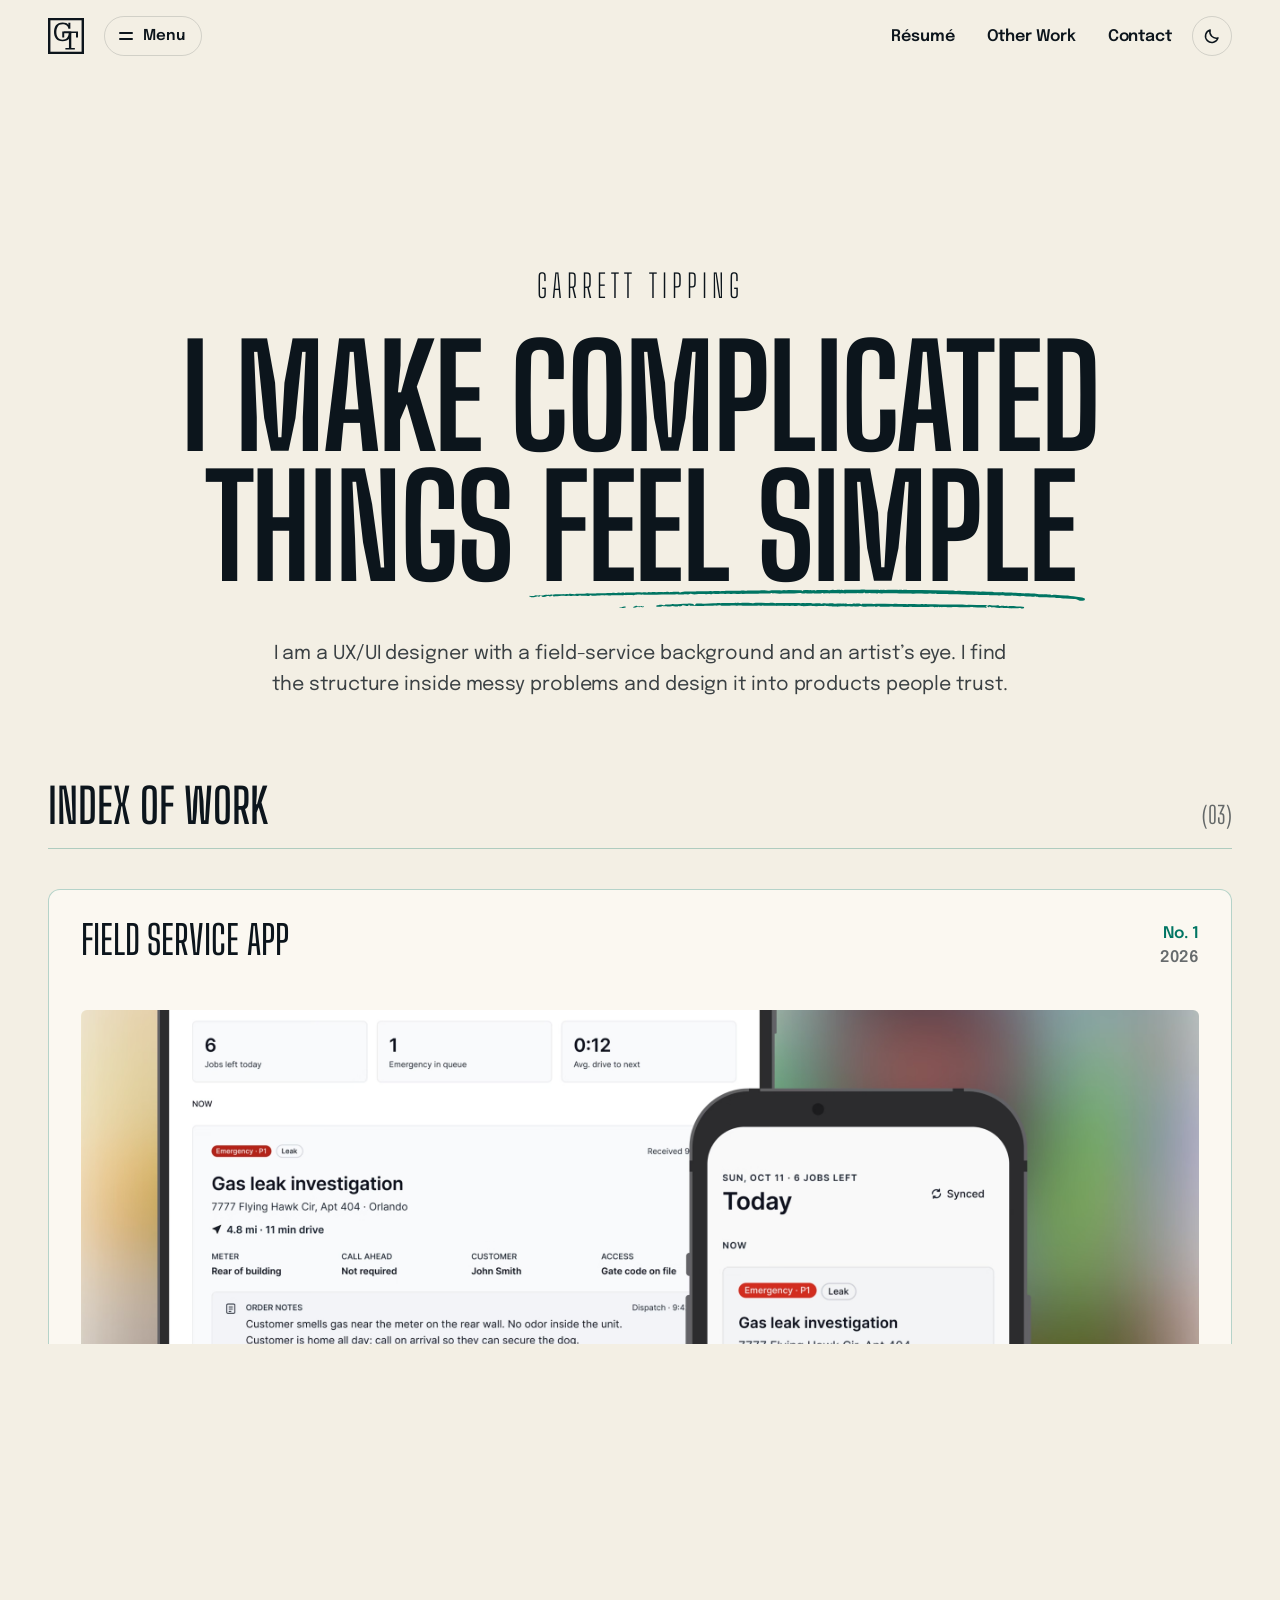
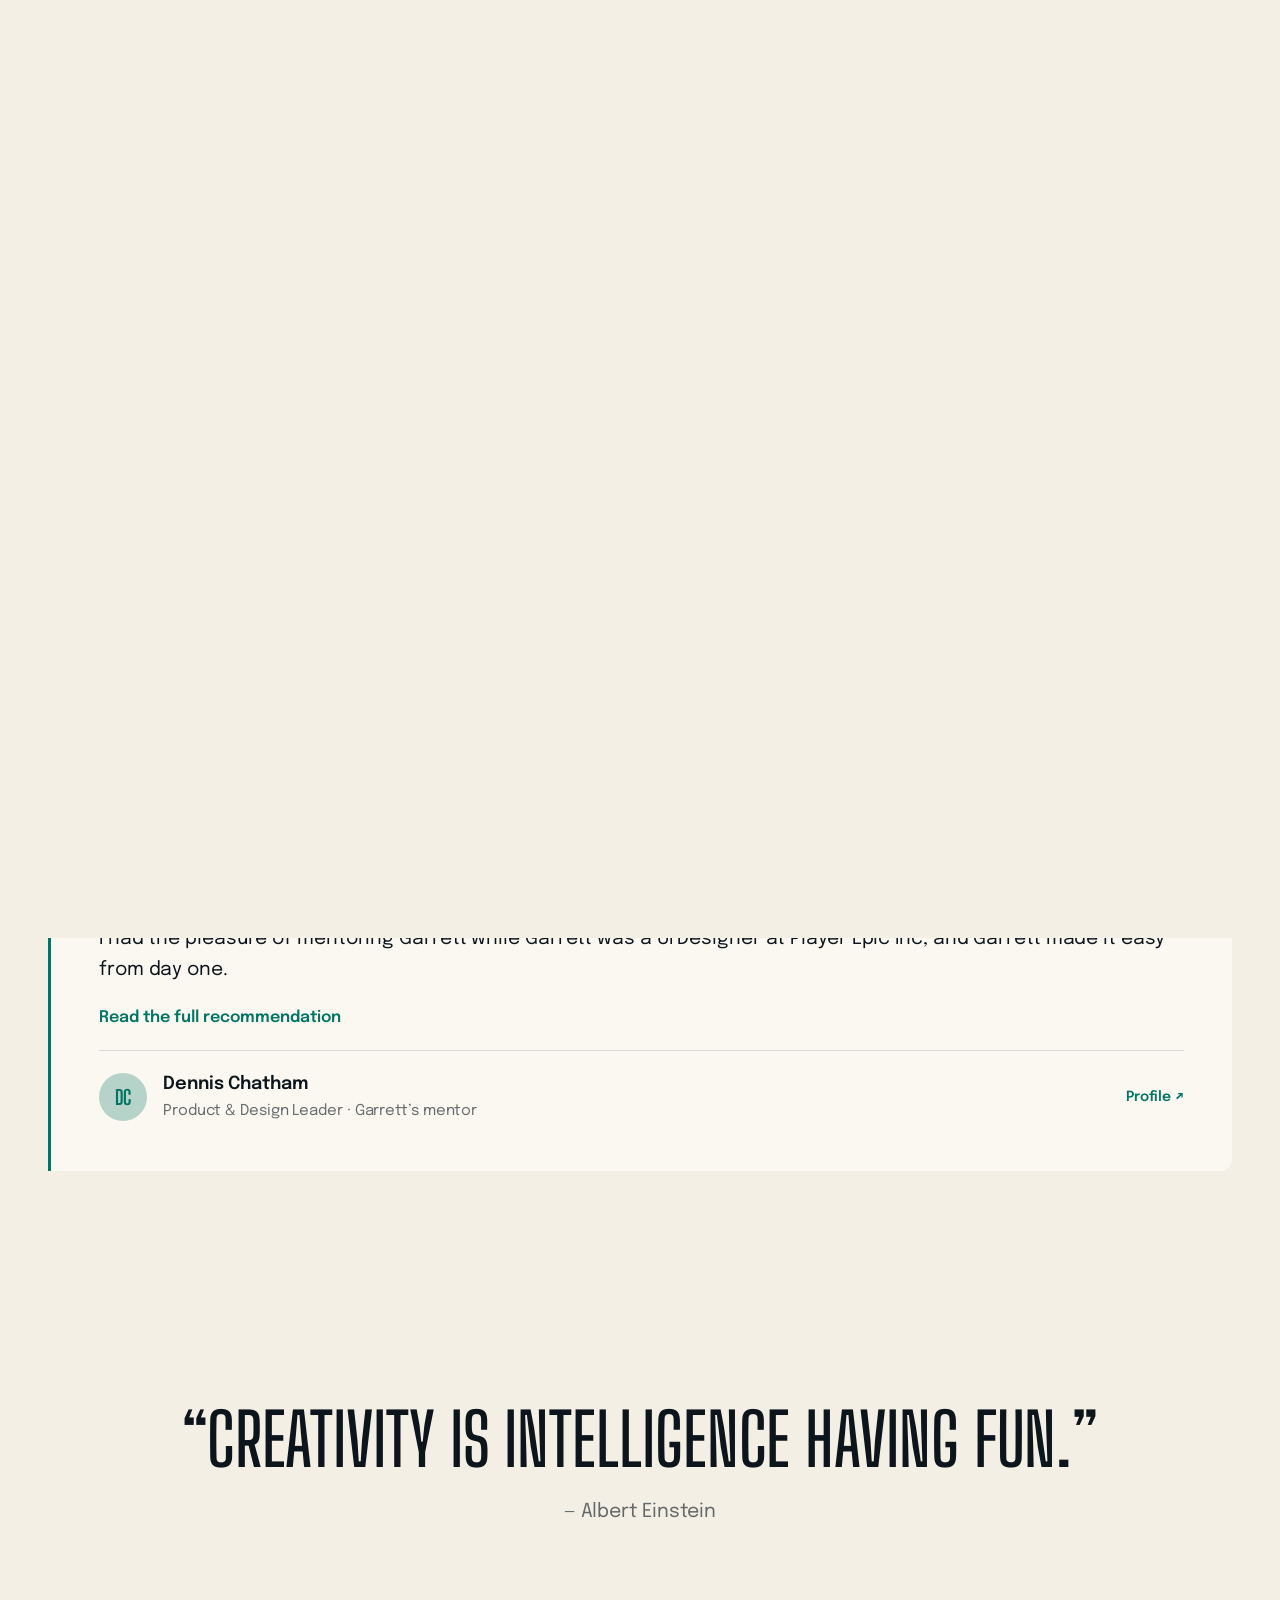
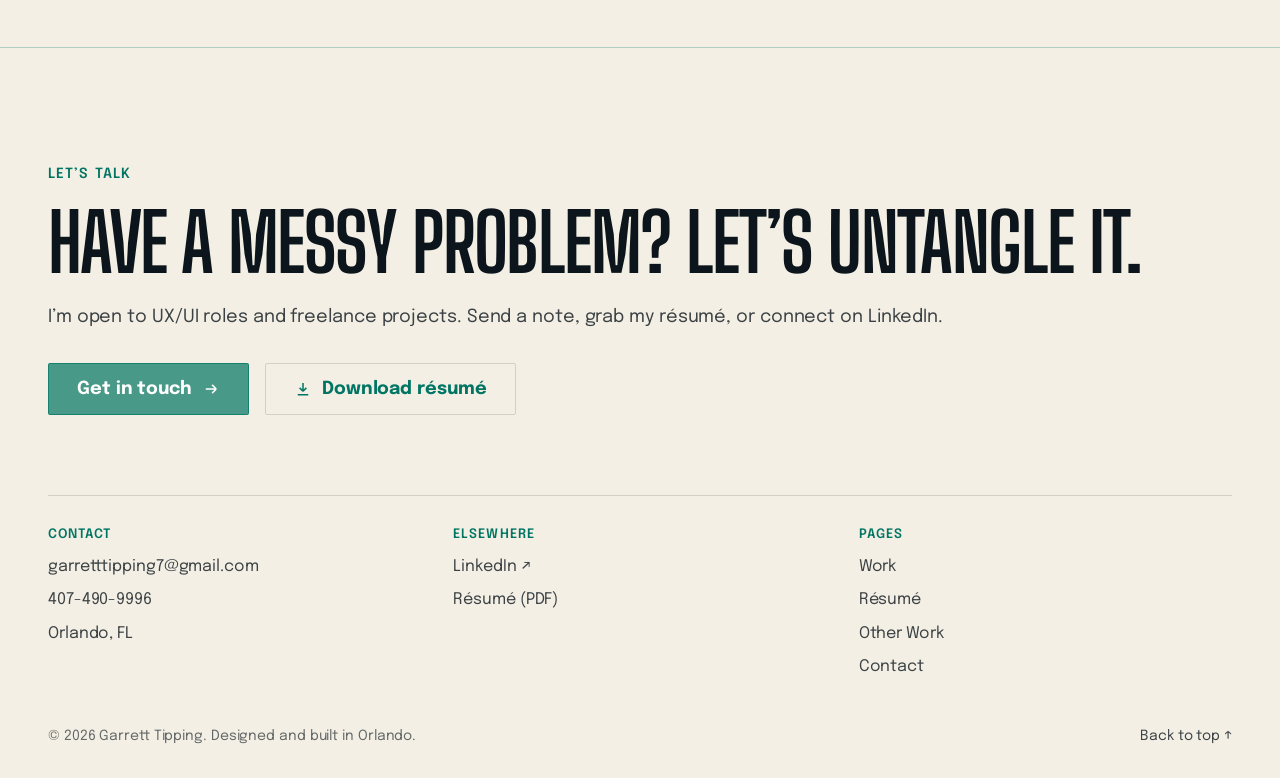
==== commit 154e58ff: "Hero: animated hand-drawn teal underline under "feel simple" Co-Authored-By: Claude Opus 5.5 <norepl" ====
--- a/index.html
+++ b/index.html
@@ -107,7 +107,7 @@
   <main id="main">
     <section class="hero container">
       <p class="name">Garrett Tipping</p>
-      <h1>I make complicated things feel simple</h1>
+      <h1>I make complicated things <span class="hl">feel simple<svg class="scribble" viewBox="0 0 379 35" preserveAspectRatio="none" aria-hidden="true" focusable="false"><path d="M9.42296 14.8087C10.3895 15.1522 11.3723 14.6859 11.9413 14.0492C12.5104 13.4125 12.9274 13.4208 13.3379 13.7531C14.0199 14.415 14.4435 14.0994 15.0027 13.9486C15.562 13.7978 15.5685 13.4739 15.8531 13.1555C15.9953 12.9964 16.4123 13.0048 16.4058 13.3287C16.3961 13.8146 16.3896 14.1385 16.8066 14.1469C17.6406 14.1637 18.3389 14.0157 19.1729 14.0324C20.285 14.0548 21.1288 13.5856 22.1051 13.4432C23.0814 13.3008 24.0479 13.6443 25.021 13.6638C25.2957 13.8314 25.577 13.675 25.8583 13.5186C26.7021 13.0495 27.5296 13.3902 28.2214 13.5661C29.0522 13.7448 29.7504 13.5968 30.4487 13.4488C31.147 13.3008 31.9745 13.6415 32.6663 13.8174C32.9443 13.823 33.3679 13.5074 33.7881 13.3538C34.3507 13.0411 34.9067 13.0523 35.5985 13.2282C36.565 13.5717 37.8161 13.5968 38.7956 13.2924C39.7752 12.988 40.8612 14.3061 41.5855 12.8624C41.7278 12.7032 42.0058 12.7088 42.0025 12.8708C42.9593 13.7002 43.9389 13.3958 45.0509 13.4181C46.0272 13.2757 47.1393 13.298 48.1156 13.1556C49.0919 13.0132 50.2137 12.5496 51.177 13.0551C52.1598 12.5887 53.2621 13.097 54.2351 13.1165C54.6521 13.1249 55.0691 13.1333 55.6284 12.9825C55.9064 12.9881 56.33 12.6725 56.6047 12.8401C58.8256 13.0467 60.9237 12.4407 63.0023 12.8066C63.4193 12.815 63.9721 12.9881 64.2533 12.8317C64.9614 12.1978 65.7824 12.8624 66.4839 12.5525C67.1855 12.2425 68.0163 12.4212 68.7113 12.4352C69.4063 12.4491 70.2436 12.3039 70.9321 12.6418C71.0679 12.8066 71.2069 12.8094 71.3492 12.6502C72.3352 12.0219 73.444 12.2062 74.4236 11.9018C74.9829 11.751 75.3999 11.7594 75.8136 11.9297C76.4989 12.4296 77.207 11.7957 77.8987 11.9716C82.3404 12.3849 86.6561 12.1476 90.4158 11.8991L91.2499 11.9158C93.0569 11.9521 94.864 11.9884 96.6744 11.8628C97.6474 11.8823 98.4815 11.8991 99.4578 11.7567C100.159 11.4467 100.993 11.4635 101.682 11.8014C102.648 12.1448 103.777 11.3573 104.74 11.8628C104.737 12.0248 105.018 11.8684 105.16 11.7092C105.445 11.3909 105.723 11.3964 106.14 11.4048C107.252 11.4272 108.487 12.2621 109.625 10.9887C109.767 10.8296 110.042 10.9971 110.181 10.9999C111.419 11.6729 112.806 11.8628 114.063 11.564C115.043 11.2596 115.877 11.2764 116.85 11.2959C117.962 11.3183 119.077 11.1786 120.186 11.3629C121.295 11.5473 122.417 11.0837 123.522 11.43C123.8 11.4356 124.359 11.2848 124.641 11.1284C125.064 10.8128 125.342 10.8184 125.756 10.9888C126.723 11.3323 127.835 11.3546 128.811 11.2122C129.648 11.067 130.485 10.9218 131.32 10.9385C131.737 10.9469 132.16 10.6313 132.574 10.8017C133.398 11.3043 134.378 11 135.212 11.0167C136.181 11.1982 137.29 11.3825 138.131 11.0754C139.246 10.9357 140.216 11.1173 141.325 11.3016C142.576 11.3267 143.982 10.5448 145.223 11.0558C147.871 10.7849 150.373 10.8352 153.014 10.8883C153.987 10.9078 154.957 11.0894 155.937 10.785C156.774 10.6398 157.747 10.6593 158.581 10.6761C159.971 10.704 161.361 10.7319 162.615 10.5951C163.45 10.6118 164.145 10.6258 164.853 9.99191C164.853 9.99191 165.134 9.83553 165.131 9.9975C165.667 10.9805 166.375 10.3466 167.07 10.3605C168.176 10.7068 169.427 10.7319 170.539 10.7543C172.207 10.7878 173.749 10.1707 175.268 10.6873C175.407 10.6901 175.55 10.5309 175.689 10.5337C176.384 10.5476 177.082 10.3997 177.777 10.4136C179.723 10.4527 181.805 10.6566 183.764 10.0478C184.323 9.89701 184.876 10.0701 185.29 10.2405C186.256 10.584 187.09 10.6007 188.07 10.2963C188.348 10.3019 188.626 10.3075 188.901 10.4751C189.592 10.651 190.433 10.3438 191.125 10.5198C192.095 10.7013 192.948 9.74622 193.908 10.4136L197.522 10.4863L197.939 10.4946C198.217 10.5002 198.638 10.3466 199.058 10.193C199.339 10.0367 199.756 10.045 200.031 10.2126C200.581 10.5477 201.279 10.3997 201.835 10.4109C202.252 10.4193 202.675 10.1037 202.95 10.2712C203.781 10.45 204.615 10.4667 205.452 10.3215C206.29 10.1763 207.117 10.517 208.097 10.2126C208.934 10.0674 209.904 10.2489 210.741 10.1037C211.698 10.9331 212.69 9.98084 213.66 10.1624C213.799 10.1652 214.077 10.1707 214.213 10.3355C214.762 10.6706 215.318 10.6818 215.742 10.3662C216.166 10.0507 216.722 10.0618 217.135 10.2322C217.969 10.2489 218.942 10.2685 219.78 10.1233C221.17 10.1512 222.414 10.5003 223.675 10.0395C224.499 10.5422 225.479 10.2378 226.313 10.2545C226.866 10.4277 227.289 10.1121 227.716 9.6346C227.858 9.47542 228.14 9.31904 228.272 9.64577C228.401 10.1345 228.676 10.302 229.093 10.3104C229.788 10.3244 230.341 10.4975 230.903 10.1847C231.185 10.0284 231.463 10.0339 231.88 10.0423C232.843 10.5478 233.819 10.4054 234.935 10.2657C235.769 10.2825 236.732 10.7879 237.579 10.1568C237.721 9.99764 237.996 10.1652 238.132 10.33C238.963 10.5087 241.329 10.3942 242.166 10.249L243.56 10.1149C244.668 10.2992 245.784 10.1596 246.896 10.182C249.117 10.3886 251.208 10.1066 253.422 10.6372L254.257 10.6539C254.677 10.5003 255.097 10.3467 255.372 10.5143C256.62 10.7014 257.874 10.5646 258.986 10.5869C259.545 10.4361 260.098 10.6093 260.512 10.7796C260.926 10.95 261.343 10.9583 261.624 10.802C264.136 10.3663 266.635 10.5786 269.133 10.7908C269.819 11.2907 270.666 10.6596 271.493 11.0002C272.344 10.2072 273.165 10.8718 274.138 10.8913C274.833 10.9053 275.521 11.2432 276.226 10.7713C276.368 10.6121 276.785 10.6205 276.921 10.7852C278.02 11.4554 279.274 11.3186 280.39 11.179C281.929 10.7238 283.302 11.5616 284.838 11.2684C285.665 11.609 286.642 11.4666 287.476 11.4834C290.534 11.5448 293.589 11.7682 296.511 11.6649C297.484 11.6845 298.309 12.1871 299.282 12.2067C300.116 12.2234 300.959 11.7543 301.923 12.2597C302.889 12.6032 303.736 11.9721 304.706 12.1536C305.537 12.3324 306.232 12.3463 306.927 12.3603C307.48 12.5334 308.036 12.5446 308.595 12.3938C309.714 12.0922 310.948 12.9272 312.073 12.3017C312.216 12.1425 312.351 12.3072 312.49 12.31C313.315 12.8127 314.152 12.6675 314.986 12.6842C316.098 12.7066 317.356 12.4078 318.6 12.7568C319.706 13.1031 320.821 12.9635 322.075 12.8267C322.492 12.835 322.909 12.8434 323.184 13.011C324.561 13.6868 326.1 13.2316 327.629 13.2623C328.185 13.2735 328.612 12.796 329.161 13.1311C329.708 13.6281 330.416 12.9942 330.823 13.4885C332.213 13.5165 333.584 14.5162 335.129 13.7371C335.132 13.5751 335.407 13.7426 335.546 13.7454C336.645 14.4156 337.903 14.1169 339.011 14.3012C340.123 14.3235 341.1 14.1811 342.205 14.5274C342.758 14.7005 343.589 14.8792 344.3 14.0834L344.439 14.0862C344.837 15.0663 345.823 14.438 346.372 14.7731C346.647 14.9407 347.058 15.273 347.478 15.1194C348.176 14.9714 348.865 15.3093 349.702 15.1641C350.536 15.1808 351.228 15.3568 352.062 15.3735C353.449 15.5634 354.839 15.5914 356.368 15.6221C356.924 15.6332 357.483 15.4824 357.894 15.8148C358.857 16.3202 359.833 16.1778 360.806 16.1973C361.22 16.3677 361.64 16.2141 362.054 16.3844C363.02 16.7279 363.854 16.7447 364.824 16.9262L370.653 17.5294C371.762 17.7137 372.867 18.06 373.821 19.0513C374.092 19.3809 374.367 19.5484 374.645 19.554C375.615 19.7355 376.591 19.5931 377.435 19.124C377.716 18.9676 377.997 18.8112 378.007 18.3253C378.447 17.1999 378.182 16.5465 377.219 16.041L376.255 15.5355L372.522 14.4883C370.999 14.1337 369.47 14.103 368.087 13.7511C366.981 13.4048 365.872 13.2205 364.76 13.1982L361.434 12.6452C360.183 12.6201 359.071 12.5978 357.826 12.2487C357.27 12.2375 356.714 12.2263 356.151 12.5391C355.589 12.8519 355.314 12.6843 354.907 12.19C354.5 11.6958 353.659 12.0029 352.967 11.827C352.001 11.4835 351.17 11.3048 350.19 11.6092C350.051 11.6064 349.77 11.7628 349.634 11.598C348.532 11.0898 347.136 11.3858 345.891 11.0367C344.368 10.682 342.978 10.6541 341.449 10.6234C339.92 10.5927 338.262 10.0733 336.723 10.5284C336.584 10.5256 336.306 10.52 336.031 10.3525C335.068 9.84704 333.814 9.98389 332.705 9.79958C331.596 9.61527 330.342 9.7521 329.233 9.56779C327.988 9.21872 326.873 9.35833 325.761 9.33599L324.51 9.31085C323.676 9.2941 322.7 9.43653 321.879 8.7719L321.736 8.93107C320.479 9.22987 319.373 8.8836 318.119 9.02043C317.285 9.00367 316.448 9.14889 315.623 8.64623C315.349 8.47867 315.071 8.47308 314.793 8.4675C312.843 8.59036 310.904 8.22733 308.961 8.02627C308.547 7.85592 308.266 8.01229 307.846 8.16588C307.568 8.16029 307.558 8.64621 307.144 8.47587C306.317 8.13517 305.486 7.95645 304.513 7.9369C303.54 7.91735 302.57 7.73582 301.597 7.71627L296.037 7.60456C295.481 7.59339 294.931 7.25827 294.511 7.41186C293.809 7.72183 293.266 7.0628 292.707 7.2136C292.012 7.19964 291.453 7.35042 290.758 7.33646C290.476 7.49284 290.337 7.49005 290.063 7.32249C288.682 6.80866 287.289 6.9427 285.76 6.91198C279.508 6.62434 273.113 6.49588 266.858 6.3702C266.163 6.35624 265.471 6.1803 264.776 6.16634C264.224 5.9932 263.522 6.30318 262.827 6.28921C262.268 6.44001 261.718 6.1049 261.02 6.2529C260.183 6.39812 259.349 6.38136 258.518 6.20263C257.826 6.0267 257.125 6.33667 256.297 5.99597C255.608 5.65808 254.907 5.96805 254.209 6.11606L253.931 6.11047C252.832 5.44026 251.703 6.22775 250.594 6.04344C249.899 6.02948 249.208 5.85354 248.652 5.84237C247.957 5.8284 247.255 6.13838 246.563 5.96245C244.617 5.92335 242.665 6.20817 240.722 6.00711C240.156 6.48184 239.335 5.81722 238.772 6.12998C238.071 6.43995 237.525 5.94287 236.83 5.92891L235.718 5.90657L228.906 5.76972C227.655 5.74458 226.265 5.71666 225.011 5.85349C224.173 5.9987 223.339 5.98193 222.644 5.96797C221.668 6.11039 220.698 5.92887 219.725 5.90932C218.752 5.88977 217.779 5.87023 216.803 6.01265C215.827 6.15506 214.86 5.81158 213.874 6.4399C213.735 6.43711 213.46 6.26955 213.182 6.26396C212.907 6.09641 212.494 5.92608 212.073 6.07966C211.1 6.06011 209.992 5.87579 209.012 6.18018C208.029 6.64653 207.218 5.49601 206.374 5.96516C205.53 6.4343 204.693 6.57952 203.862 6.40079C202.889 6.38124 202.062 6.04055 201.085 6.18296C200.245 6.49014 199.421 5.98748 198.444 6.1299C197.746 6.2779 197.193 6.10476 196.498 6.0908C195.942 6.07963 195.522 6.23321 195.234 6.71352C195.089 7.03467 194.814 6.86711 194.678 6.70235C194.403 6.5348 194.271 6.20809 193.993 6.2025C193.156 6.34771 192.312 6.81685 191.487 6.31419C190.647 6.62136 189.68 6.27788 188.846 6.26112C188.151 6.24716 187.45 6.55713 186.616 6.54037C186.477 6.53758 186.334 6.69675 186.189 7.0179C186.182 7.34183 186.04 7.50102 185.898 7.66019C185.901 7.49822 185.765 7.33346 185.769 7.17149C185.775 6.84756 185.504 6.51803 185.226 6.51244L176.19 6.33091C175.492 6.47891 174.651 6.78609 173.963 6.4482C173.135 6.10751 172.566 6.7442 171.732 6.72744C170.067 6.53196 168.257 6.65762 166.589 6.62411C165.755 6.60735 165.06 6.59339 164.223 6.7386C163.382 7.04578 162.267 7.18539 161.3 6.84191C159.778 6.48725 158.245 6.61851 156.71 6.91172L154.208 6.86145C153.235 6.8419 152.262 6.82236 151.285 6.96478C150.312 6.94523 149.485 6.60453 148.505 6.90892C147.519 7.53724 146.705 6.54868 145.725 6.85306L144.613 6.83072C143.63 7.29707 142.799 7.11834 141.826 7.09879C140.714 7.07645 139.602 7.0541 138.487 7.19372C137.931 7.18255 137.511 7.33614 136.958 7.163C136.263 7.14904 135.429 7.13229 134.731 7.28029C133.893 7.4255 133.059 7.40875 132.225 7.39199C131.53 7.37803 130.832 7.52602 129.991 7.8332C129.303 7.4953 128.472 7.31658 127.635 7.46179C126.801 7.44503 125.97 7.2663 125.126 7.73545C124.984 7.89462 124.57 7.72427 124.292 7.71869C124.017 7.55114 123.742 7.38359 123.461 7.53998C122.482 7.84436 121.373 7.66005 120.397 7.80246L118.589 7.76616L116.782 7.72985C116.087 7.71589 115.525 8.02866 114.972 7.85552C114.28 7.67959 113.715 8.15431 113.162 7.98117C112.609 7.80803 112.046 8.1208 111.49 8.10963L108.988 8.05936C108.154 8.0426 107.314 8.34978 106.486 8.00909C105.516 7.82757 104.673 8.29671 103.971 8.60668C103.27 8.91665 102.694 9.87728 102.164 8.57037C102.025 8.56758 101.889 8.40283 101.75 8.40004C100.218 8.53128 98.6986 8.01466 97.2922 8.79657C96.3224 8.61505 95.3299 9.56729 94.5186 8.41677L93.8236 8.4028C93.261 8.71556 92.4303 8.53684 91.8677 8.84961C91.1662 9.15958 90.6199 8.66252 89.9249 8.64855C88.8096 8.78818 87.7008 8.60386 86.5822 8.90545C85.7514 8.72673 84.9174 8.70997 84.0834 8.69321C83.2493 8.67645 82.538 9.47233 81.717 8.8077C81.5812 8.64295 81.2967 8.96128 81.0187 8.9557C80.5952 9.27125 80.3172 9.26568 79.7611 9.25451C78.7913 9.07299 77.8151 9.21541 76.842 9.19586C75.869 9.17631 74.7602 8.99199 73.7871 8.97244C73.6481 8.96965 73.3701 8.96407 73.2278 9.12325C72.5263 9.43322 71.6955 9.25448 70.8615 9.23773C69.1901 9.36618 67.6611 9.33547 66.132 9.30474C65.715 9.29637 65.2947 9.44995 65.1459 9.93306C64.8614 10.2514 64.8679 9.92748 64.7322 9.76272C64.5964 9.59796 64.4607 9.43319 64.3217 9.43039C63.7656 9.41922 63.3454 9.57282 62.7861 9.72362C62.2268 9.87442 61.6643 10.1872 61.2635 9.36895C60.701 9.68171 59.9994 9.9917 59.4434 9.98052C58.8874 9.96935 58.3379 9.63425 57.7819 9.62308C57.5006 9.77946 57.2258 9.6119 57.0836 9.77107C55.8227 10.2318 54.714 10.0475 53.4629 10.0224C52.3476 10.162 51.2323 10.3017 50.1202 10.2793C48.8692 10.2542 47.7571 10.2318 46.6418 10.3714C46.0825 10.5222 45.6655 10.5139 45.2485 10.5055C44.8315 10.4971 44.2787 10.324 43.8584 10.4776C43.2992 10.6284 42.8854 10.458 42.4684 10.4496C41.7701 10.5976 41.2173 10.4245 40.6613 10.4133C40.1053 10.4022 39.4135 10.2262 38.8509 10.539C37.5934 10.8378 36.4781 10.9774 35.2303 10.7903C34.2605 10.6088 33.1354 11.2343 32.1689 10.8908C32.0331 10.7261 31.7519 10.8825 31.7486 11.0444C31.1828 11.5192 30.7658 11.5108 30.0773 11.1729C29.5245 10.9997 28.8262 11.1477 28.1377 10.8098C27.7239 10.6395 27.3036 10.7931 27.1581 11.1142C27.0126 11.4354 26.7314 11.5918 26.5956 11.427C26.0461 11.0919 25.6291 11.0835 25.2088 11.2371C24.6463 11.5499 24.087 11.7007 23.5375 11.3656C23.2627 11.198 23.1204 11.3572 22.8424 11.3516C21.8629 11.656 20.8931 11.4744 19.92 11.4549C19.225 11.4409 18.53 11.427 17.8317 11.575C17.2692 11.8877 16.5709 12.0357 15.8758 12.0218C15.3231 11.8486 14.767 11.8375 14.2012 12.3122C13.5192 11.6504 12.8079 12.4462 12.2552 12.2731C11.1464 12.0888 10.3091 12.234 9.45876 13.0271C9.03523 13.3426 8.76698 12.8511 8.48896 12.8456C8.46293 14.1413 8.59543 14.468 9.42296 14.8087ZM3.29692 15.1717C4.13746 14.8646 5.24951 14.8869 5.96082 14.091C6.10308 13.9318 6.38109 13.9374 6.37458 14.2614C6.36156 14.9092 6.63958 14.9148 6.92085 14.7585C7.34437 14.4429 7.49314 13.9598 7.64191 13.4767C7.65493 12.8288 8.06869 12.9991 8.48896 12.8456C8.34996 12.8428 8.21746 12.516 8.21746 12.516C7.38993 12.1753 6.95664 12.9768 6.39736 13.1276C5.69907 13.2756 5.02031 12.4518 4.17651 12.921L3.61072 13.3957C3.32946 13.5521 3.18394 13.8732 2.90918 13.7057C2.08491 13.203 1.37035 14.1608 0.688335 13.499C0.413576 13.3314 0.268062 13.6526 0.261553 13.9765L0.387542 14.6272C0.526549 14.63 0.807817 14.4736 0.807817 14.4736C1.48332 15.4594 2.31736 15.4761 3.29692 15.1717ZM87.3298 27.0681C88.4353 27.4144 89.5604 26.7889 90.5432 26.3225C90.8343 25.6803 90.9668 26.007 91.2383 26.3365C92.0756 26.1913 92.7673 26.3672 93.4591 26.5431C94.2866 26.8838 95.1239 26.7386 95.9612 26.5934C96.5173 26.6046 97.0863 25.9679 97.6423 25.9791C98.1983 25.9902 98.8836 26.4901 99.5754 26.666C99.8502 26.8336 100.131 26.6772 100.409 26.6828C100.826 26.6912 101.243 26.6995 101.389 26.3784C101.961 25.5797 102.217 26.7191 102.498 26.5627C102.776 26.5683 102.915 26.5711 103.196 26.4147C103.616 26.2611 104.037 26.1075 104.189 25.4625C104.334 25.1413 104.476 24.9821 104.89 25.1525C105.443 25.3256 105.86 25.334 106.545 25.8339C106.956 26.1662 107.515 26.0154 108.071 26.0265C108.769 25.8785 108.501 25.3871 108.511 24.9012C108.511 24.9012 108.517 24.5772 108.656 24.58C108.795 24.5828 109.073 24.5884 109.07 24.7504C109.193 25.563 109.603 25.8953 110.437 25.9121L115.164 26.007L117.527 26.0545C118.361 26.0713 119.192 26.25 120.032 25.9428C120.73 25.7948 121.422 25.9707 122.12 25.8227L124.067 25.8618C124.765 25.7138 125.457 25.8898 126.161 25.4178C126.443 25.2614 126.717 25.429 126.992 25.5965C127.542 25.9316 128.108 25.4569 128.66 25.6301C129.236 24.6694 129.921 25.1693 130.474 25.3424C130.888 25.5128 131.298 25.8451 131.579 25.6887C132.834 25.5519 133.939 25.8982 135.19 25.9233C135.607 25.9317 136.024 25.94 136.445 25.7865C137.424 25.4821 138.258 25.4988 139.231 25.5184C139.787 25.5295 140.621 25.5463 141.174 25.7195C141.863 26.0573 142.432 25.4206 143.123 25.5966C143.957 25.6133 144.653 25.6273 145.344 25.8032L146.039 25.8172C147.853 25.5296 149.657 25.7278 151.464 25.7641L153.688 25.8088C154.525 25.6636 155.495 25.8451 156.197 25.5352C157.034 25.39 157.716 26.0518 158.417 25.7418C158.841 25.4263 159.251 25.7586 159.665 25.9289C160.221 25.9401 160.648 25.4626 161.198 25.7977C161.476 25.8033 161.618 25.6441 161.893 25.8117C163.14 25.9988 164.395 25.8619 165.649 25.7251C166.344 25.739 167.042 25.591 167.734 25.767C168.148 25.9373 168.701 26.1105 169.263 25.7977C170.647 26.1496 172.05 25.5296 173.43 26.0435C173.705 26.211 174.125 26.0574 174.545 25.9038C175.386 25.5966 176.081 25.6106 176.909 25.9513C177.044 26.1161 177.322 26.1216 177.604 25.9653C178.583 25.6609 179.695 25.6832 180.658 26.1887C180.936 26.1943 181.353 26.2026 181.774 26.0491C182.333 25.8983 182.896 25.5855 183.452 25.5967C184.143 25.7726 184.832 26.1105 185.388 26.1217C185.802 26.292 186.219 26.3004 186.636 26.3088C188.31 26.0184 189.972 26.3758 191.65 25.9234C191.928 25.929 192.202 26.0965 192.481 26.1021C193.454 26.1217 194.427 26.1412 195.257 26.32C196.224 26.6634 196.932 26.0295 197.902 26.211L199.709 26.2474C199.987 26.2529 200.404 26.2613 200.824 26.1077C200.963 26.1105 201.105 25.9514 201.251 25.6302C201.535 25.3119 201.671 25.4766 201.665 25.8005C201.936 26.1301 202.211 26.2976 202.492 26.1413C203.472 25.8369 204.296 26.3395 205.266 26.521C205.683 26.5294 206.093 26.8617 206.375 26.7054C207.212 26.5601 208.046 26.5769 208.877 26.7556C209.43 26.9288 210.125 26.9427 210.823 26.7947C212.358 26.5015 213.752 26.3675 215.274 26.7221C215.413 26.7249 215.549 26.8897 215.691 26.7305C216.81 26.4289 217.78 26.6104 218.892 26.6328C219.587 26.6467 220.285 26.4987 220.844 26.3479C221.539 26.3619 222.228 26.6998 222.923 26.7138C223.479 26.7249 224.038 26.5741 224.601 26.2614C225.16 26.1106 225.577 26.1189 226.13 26.2921C227.368 26.9651 228.612 27.3142 229.873 26.8534C230.154 26.697 230.568 26.8674 230.985 26.8757C232.24 26.7389 233.352 26.7613 234.603 26.7864C234.745 26.6272 235.026 26.4708 235.162 26.6356C235.708 27.1327 236.407 26.9847 236.969 26.6719C237.528 26.5211 237.949 26.3675 238.498 26.7026C238.773 26.8702 239.187 27.0405 239.604 27.0489C241.695 26.7669 243.767 27.4566 245.865 26.8506C246.008 26.6915 246.282 26.859 246.561 26.8646C246.978 26.873 247.391 27.0433 247.808 27.0517C248.503 27.0657 249.202 26.9177 249.897 26.9316C250.592 26.9456 251.144 27.1187 251.84 27.1327C252.392 27.3058 252.955 26.9931 253.369 27.1634C254.477 27.3477 255.593 27.2081 256.566 27.2277C257.539 27.2472 258.509 27.4287 259.488 27.1243C260.468 26.82 261.424 27.6493 262.404 27.345L263.238 27.3617C264.218 27.0573 265.181 27.5628 266.157 27.4204C267.133 27.278 268.246 27.3003 269.219 27.3198C269.91 27.4958 270.47 27.345 271.026 27.3561C272.548 27.7108 274.1 26.6078 275.61 27.6103L276.166 27.6215C276.447 27.4651 276.731 27.1467 277.145 27.3171C277.556 27.6494 277.973 27.6578 278.399 27.1802C278.684 26.8619 278.807 27.6745 279.227 27.5209C280.064 27.3757 280.892 27.7164 281.732 27.4092C282.014 27.2528 282.431 27.2612 282.844 27.4316C284.367 27.7862 285.903 27.493 287.432 27.5237C288.13 27.3757 288.825 27.3897 289.52 27.4037C290.493 27.4232 291.605 27.4455 292.714 27.6298C293.823 27.8142 294.941 27.5126 296.053 27.5349C297.162 27.7192 298.413 27.7444 299.667 27.6075C300.502 27.6243 301.349 26.9932 302.17 27.6578C304.397 27.5405 306.469 28.2303 308.7 27.951C309.259 27.8002 309.954 27.8142 310.503 28.1493C310.778 28.3169 311.063 27.9985 311.344 27.8421C311.344 27.8421 311.483 27.8449 311.486 27.6829L311.351 27.5182L310.662 27.1803C310.665 27.0183 310.53 26.8536 310.672 26.6944C310.675 26.5324 310.817 26.3732 310.956 26.376C311.377 26.2224 311.651 26.39 311.923 26.7195C312.194 27.0491 312.327 27.3758 312.459 27.7025C312.595 27.8673 312.873 27.8729 313.019 27.5517C313.022 27.3897 313.164 27.2306 313.167 27.0686C313.313 26.7475 313.319 26.4235 313.727 26.9178C313.995 27.4093 314.696 27.0993 314.68 27.9092C314.674 28.2331 314.813 28.2359 314.955 28.0767C315.246 27.4344 315.663 27.4428 316.352 27.7807C318.146 28.4649 319.946 28.8251 321.763 28.3755C322.044 28.2191 322.18 28.3839 322.455 28.5515C322.872 28.5598 323.15 28.5654 323.564 28.7358C324.259 28.7497 324.963 28.2778 325.791 28.6185C326.479 28.9564 327.178 28.8084 328.008 28.9871C328.148 28.9899 328.422 29.1575 328.704 29.0011C329.547 28.5319 330.653 28.8782 331.626 28.8977C332.046 28.7442 332.457 29.0765 332.877 28.9229C333.582 28.4509 334.135 28.6241 334.82 29.124C335.369 29.4591 335.932 29.1463 336.494 28.8335C336.779 28.5152 336.789 28.0293 336.798 27.5434C336.666 27.2167 336.533 26.8899 336.116 26.8815C334.862 27.0184 333.621 26.5073 332.363 26.8061L331.807 26.795C330.43 26.1192 329.034 26.4152 327.786 26.2281C327.091 26.2141 326.396 26.2001 325.827 26.8368C325.542 27.1552 325.552 26.6693 325.558 26.3454C325.423 26.1806 325.429 25.8567 325.151 25.8511C324.307 26.3202 323.609 26.4682 322.788 25.8036C322.226 26.1164 321.544 25.4545 320.836 26.0884C320.412 26.404 320.137 26.2364 319.73 25.7422C319.326 25.0859 318.485 25.3931 317.79 25.3791C316.533 25.6779 315.285 25.4908 314.04 25.1418C313.766 24.9742 313.488 24.9686 313.21 24.963C312.796 24.7927 312.511 25.111 312.227 25.4294C312.081 25.7505 311.661 25.9041 311.529 25.5774C310.986 24.9183 310.291 24.9044 309.596 24.8904C306.259 24.8234 302.784 24.7536 299.451 24.5246C298.895 24.5134 298.333 24.8262 297.916 24.8178C295.84 24.29 293.752 24.4101 291.667 24.3682L287.497 24.2844C286.107 24.2564 284.859 24.0693 283.466 24.2034C282.072 24.3374 280.828 23.9884 279.434 24.1224L276.237 24.0582C275.125 24.0358 274.159 23.6923 273.04 23.9939C272.203 24.1391 271.514 23.8012 270.68 23.7845C269.849 23.6058 269.145 24.0777 268.314 23.899C267.622 23.723 266.927 23.7091 266.229 23.8571C265.669 24.0079 265.113 23.9967 264.557 23.9855C262.754 23.7873 260.947 23.7509 259.139 23.7146C258.444 23.7007 257.888 23.6895 257.326 24.0023C256.637 23.6644 255.942 23.6504 255.247 23.6364C254.135 23.6141 252.887 23.427 251.772 23.5666C250.376 23.8626 249.137 23.1896 247.88 23.4884L247.741 23.4856L242.042 23.3711C239.675 23.4856 237.183 22.9495 234.807 23.5498L234.39 23.5415C233.559 23.3627 232.725 23.346 231.891 23.3292C231.057 23.3125 230.216 23.6196 229.528 23.2817C228.697 23.103 227.856 23.4102 227.026 23.2315C226.334 23.0555 226.318 23.8654 226.03 24.3457C225.219 23.1952 225.219 23.1952 223.971 23.0081C222.998 22.9885 222.157 23.2957 221.187 23.1142C220.913 22.9466 220.492 23.1002 220.211 23.2566C219.645 23.7313 218.947 23.8793 218.401 23.3822C217.699 23.6922 217.004 23.6783 216.451 23.5051C215.763 23.1672 215.213 22.8321 214.509 23.304C213.823 22.8042 212.976 23.4353 212.288 23.0974C211.043 22.7483 209.782 23.2091 208.531 23.184C207.975 23.1728 207.267 23.8067 206.731 22.8237C206.036 22.8098 205.205 22.631 204.507 22.779C203.385 23.2426 202.276 23.0583 201.17 22.712C200.757 22.5417 200.065 22.3657 199.638 22.8433C199.208 23.4828 198.788 23.6363 198.384 22.9801C197.838 22.483 197.282 22.4718 196.583 22.6198C195.749 22.6031 194.912 22.7483 193.936 22.8907C193.38 22.8795 192.959 23.0331 192.41 22.698C191.308 22.1898 190.053 22.3266 188.799 22.4634C187.541 22.7622 186.3 22.2512 185.039 22.712C184.897 22.8711 184.622 22.7036 184.486 22.5388C183.659 22.1982 182.822 22.3434 181.988 22.3266C180.459 22.2959 178.787 22.4243 177.258 22.3936C176.424 22.3769 175.454 22.1953 174.617 22.3406C173.78 22.4858 172.807 22.4662 171.973 22.4494C171.003 22.2679 170.027 22.4103 169.054 22.3908C168.497 22.3796 168.074 22.6952 167.518 22.684C166.962 22.6728 166.409 22.4997 165.86 22.1646L164.887 22.1451C164.188 22.2931 163.493 22.2791 162.659 22.2623C160.154 22.374 157.655 22.1618 155.153 22.1115C154.597 22.1003 153.899 22.2483 153.2 22.3963C152.36 22.7035 151.387 22.684 150.556 22.5053C149.728 22.1646 148.891 22.3098 148.06 22.1311C147.09 21.9495 146.108 22.4159 145.141 22.0724C144.863 22.0668 144.579 22.3852 144.301 22.3796C143.884 22.3712 143.324 22.522 142.911 22.3516C142.086 21.849 141.239 22.4801 140.551 22.1422C139.012 22.5974 137.489 22.2427 135.957 22.374C135.123 22.3572 134.425 22.5052 133.591 22.4885C132.479 22.4661 131.509 22.2846 130.39 22.5862C129.427 22.0807 128.447 22.3851 127.329 22.6867L126.217 22.6644C123.996 22.4577 121.759 23.0609 119.531 23.1782C119.114 23.1698 118.555 23.3206 118.277 23.315C117.172 22.9687 116.056 23.1084 115.083 23.0888C114.113 22.9073 113.276 23.0525 113.108 24.5074C113.105 24.6694 112.82 24.9877 112.675 25.3089C112.539 25.1441 112.403 24.9794 112.406 24.8174C112.274 24.4907 111.443 24.3119 112.151 23.678C112.29 23.6808 112.429 23.6836 112.154 23.5161L112.015 23.5133C111.042 23.4937 110.079 22.9883 109.103 23.1307C108.543 23.2815 107.987 23.2703 107.292 23.2564C105.76 23.3876 104.37 23.3597 102.838 23.4909C101.166 23.6194 99.6242 24.2365 97.9659 23.7171C97.6879 23.7115 97.4066 23.8679 97.1286 23.8623C95.871 24.1611 94.7525 24.4627 93.5079 24.1136C93.0909 24.1053 92.6739 24.0969 92.5251 24.58C92.0951 25.2195 91.6683 25.697 90.9928 24.7112C90.162 24.5325 89.1922 24.351 88.3484 24.8201C87.9249 25.1357 87.6436 25.2921 87.2266 25.2837C86.8096 25.2753 86.5153 26.0796 86.6445 26.5683C86.638 26.8922 87.055 26.9006 87.3298 27.0681ZM71.1758 28.2019C72.0098 28.2186 72.8504 27.9114 73.4162 27.4367C73.9819 26.962 74.3957 27.1323 74.803 27.6266C75.2135 27.9589 75.233 26.9871 75.6468 27.1575L77.1693 27.5121C77.8611 27.688 77.8644 27.5261 78.0164 26.881C78.0229 26.5571 77.8936 26.0684 77.7514 26.2275C77.6124 26.2248 77.6091 26.3867 77.4669 26.5459C77.3246 26.7051 77.1823 26.8643 77.0433 26.8615C76.9043 26.8587 76.6263 26.8531 76.7751 26.37C76.9206 26.0488 76.7848 25.8841 76.5036 26.0405C75.5208 26.5068 74.5477 26.4873 73.4454 25.979C73.1707 25.8115 72.6146 25.8003 72.4691 26.1214C72.0391 26.7609 71.2051 26.7442 70.9108 27.5484C70.7718 27.5456 70.7653 27.8696 70.762 28.0315C70.901 28.0343 71.0368 28.1991 71.1758 28.2019ZM61.0153 28.6459L64.0734 28.7073C64.7685 28.7213 65.3343 28.2465 65.9 27.7718C66.0423 27.6126 65.9098 27.2859 65.7741 27.1212C65.5025 26.7916 65.2245 26.786 64.9465 26.7804C64.2515 26.7665 63.5532 26.9145 63.1232 27.554C62.8386 27.8723 62.5606 27.8668 62.1436 27.8584L61.0153 28.6459Z" fill="currentColor"/></svg></span></h1>
       <p>I am a UX/UI designer with a field-service background and an artist’s eye. I find the structure inside messy problems and design it into products people trust.</p>
     </section>
 
--- a/css/styles.css
+++ b/css/styles.css
@@ -128,8 +128,8 @@
   font-family: var(--font-display); font-weight: 300; text-transform: uppercase;
   font-size: clamp(20px, 3vw, 32px); letter-spacing: 5px; margin-bottom: 20px; color: var(--text);
 }
-.hero h1 { font-size: clamp(52px, 10vw, 96px); font-weight: 700; letter-spacing: -0.02em; }
-.hero p { margin: 28px auto 0; }
+.hero h1 { font-size: clamp(52px, 11vw, 144px); font-weight: 700; letter-spacing: -0.015em; line-height: .92; }
+.hero p { max-width: 750px; margin: 48px auto 0; /* clears the scribble under the headline */ font-size: clamp(16px, 1.5vw, 20px); line-height: 1.6; }
 
 /* ---------- Work cards ---------- */
 .work-list { display: grid; gap: 32px; }
@@ -187,12 +187,12 @@
 
 /* ---------- Quote band ---------- */
 .quote-band { text-align: center; padding-block: clamp(64px, 10vw, 120px); }
-.quote-band blockquote { margin: 0 auto; }
+.quote-band blockquote { margin: 0 auto; max-width: 1040px; }
 .quote-band blockquote p {
   font-family: var(--font-display); text-transform: uppercase; font-weight: 600;
-  font-size: clamp(28px, 4vw, 36px); line-height: 1.07; color: var(--text); margin: 0;
-}
-.quote-band cite { display: block; margin-top: 20px; font-style: normal; color: var(--text-faint); font-size: 16px; }
+  font-size: clamp(36px, 6.5vw, 72px); line-height: 1; color: var(--text); margin: 0;
+}
+.quote-band cite { display: block; margin-top: 24px; font-style: normal; color: var(--text-faint); font-size: clamp(16px, 1.5vw, 20px); }
 
 /* ---------- About ---------- */
 .about-hero { padding-block: clamp(40px, 7vw, 80px) 0; }
@@ -839,3 +839,27 @@
 :root[data-theme="light"] .field select {
   background-image: url("data:image/svg+xml,%3Csvg xmlns='http://www.w3.org/2000/svg' width='14' height='14' viewBox='0 0 24 24' fill='none' stroke='%23007563' stroke-width='2.5' stroke-linecap='round' stroke-linejoin='round'%3E%3Cpath d='m6 9 6 6 6-6'/%3E%3C/svg%3E");
 }
+
+/* ---------- Phones: 16px body text, roomier "How I used AI" table ---------- */
+@media (max-width: 600px) {
+  body { font-size: 16px; }
+  .testimonial blockquote p, .ps-card p, .r-summary, .r-bullets li, .r-quote p,
+  .field input, .field textarea, .field select { font-size: 16px; }
+}
+@media (max-width: 720px) {
+  .ai-table tr { gap: 18px; padding: 28px 0; }
+  .ai-table tr:first-child { padding-top: 8px; }
+  .ai-table td { line-height: 1.55; }
+  .ai-table td::before { margin-bottom: 6px; }
+}
+
+/* ---------- Hero: hand-drawn teal underline under "feel simple" ---------- */
+.hero h1 .hl { position: relative; display: inline-block; white-space: nowrap; }
+.hero .scribble {
+  position: absolute; left: -2%; width: 104%; top: calc(.82em + 8px); height: .2em; /* ink starts 8px below the letters' baseline */
+  color: var(--accent); overflow: visible; pointer-events: none;
+  clip-path: inset(0 100% 0 0);
+  animation: scribble .9s cubic-bezier(.65, 0, .35, 1) .95s forwards;
+}
+@keyframes scribble { to { clip-path: inset(0 0 0 0); } }
+@media (prefers-reduced-motion: reduce) { .hero .scribble { animation: none; clip-path: none; } }
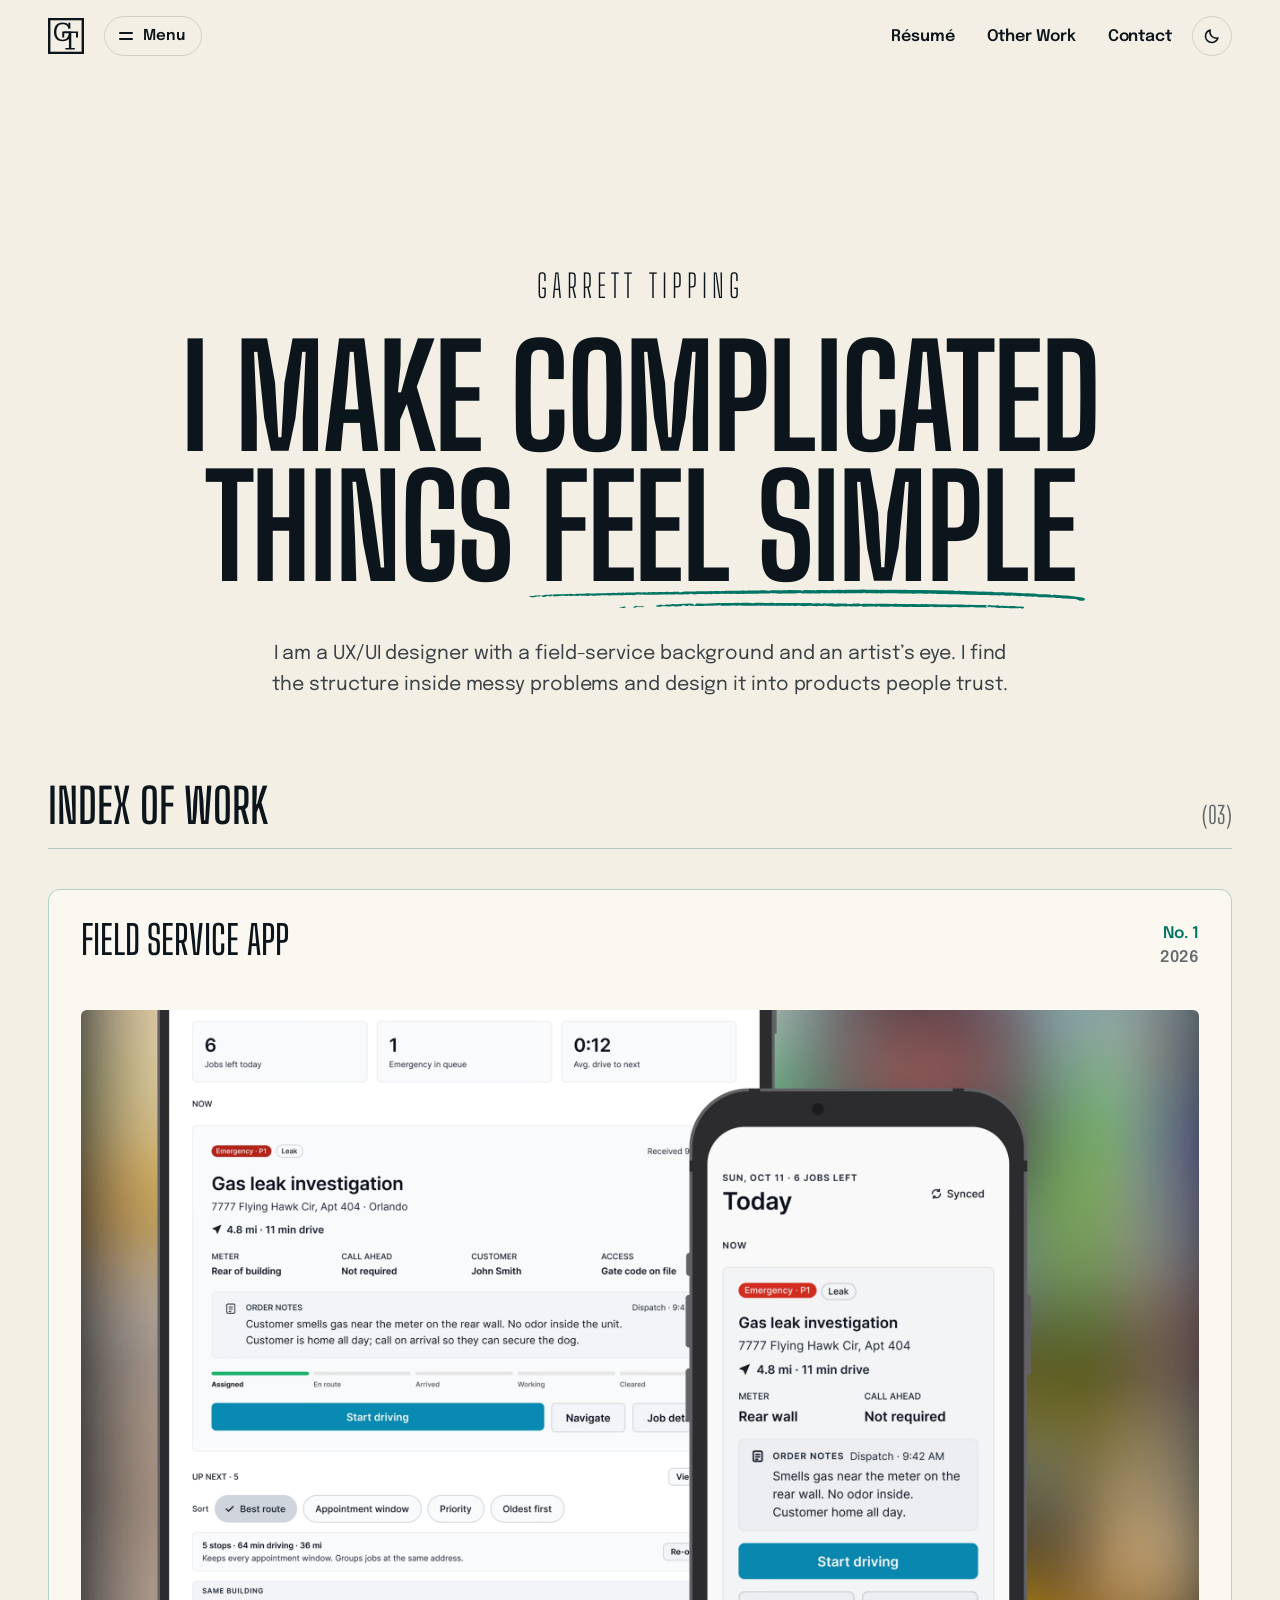
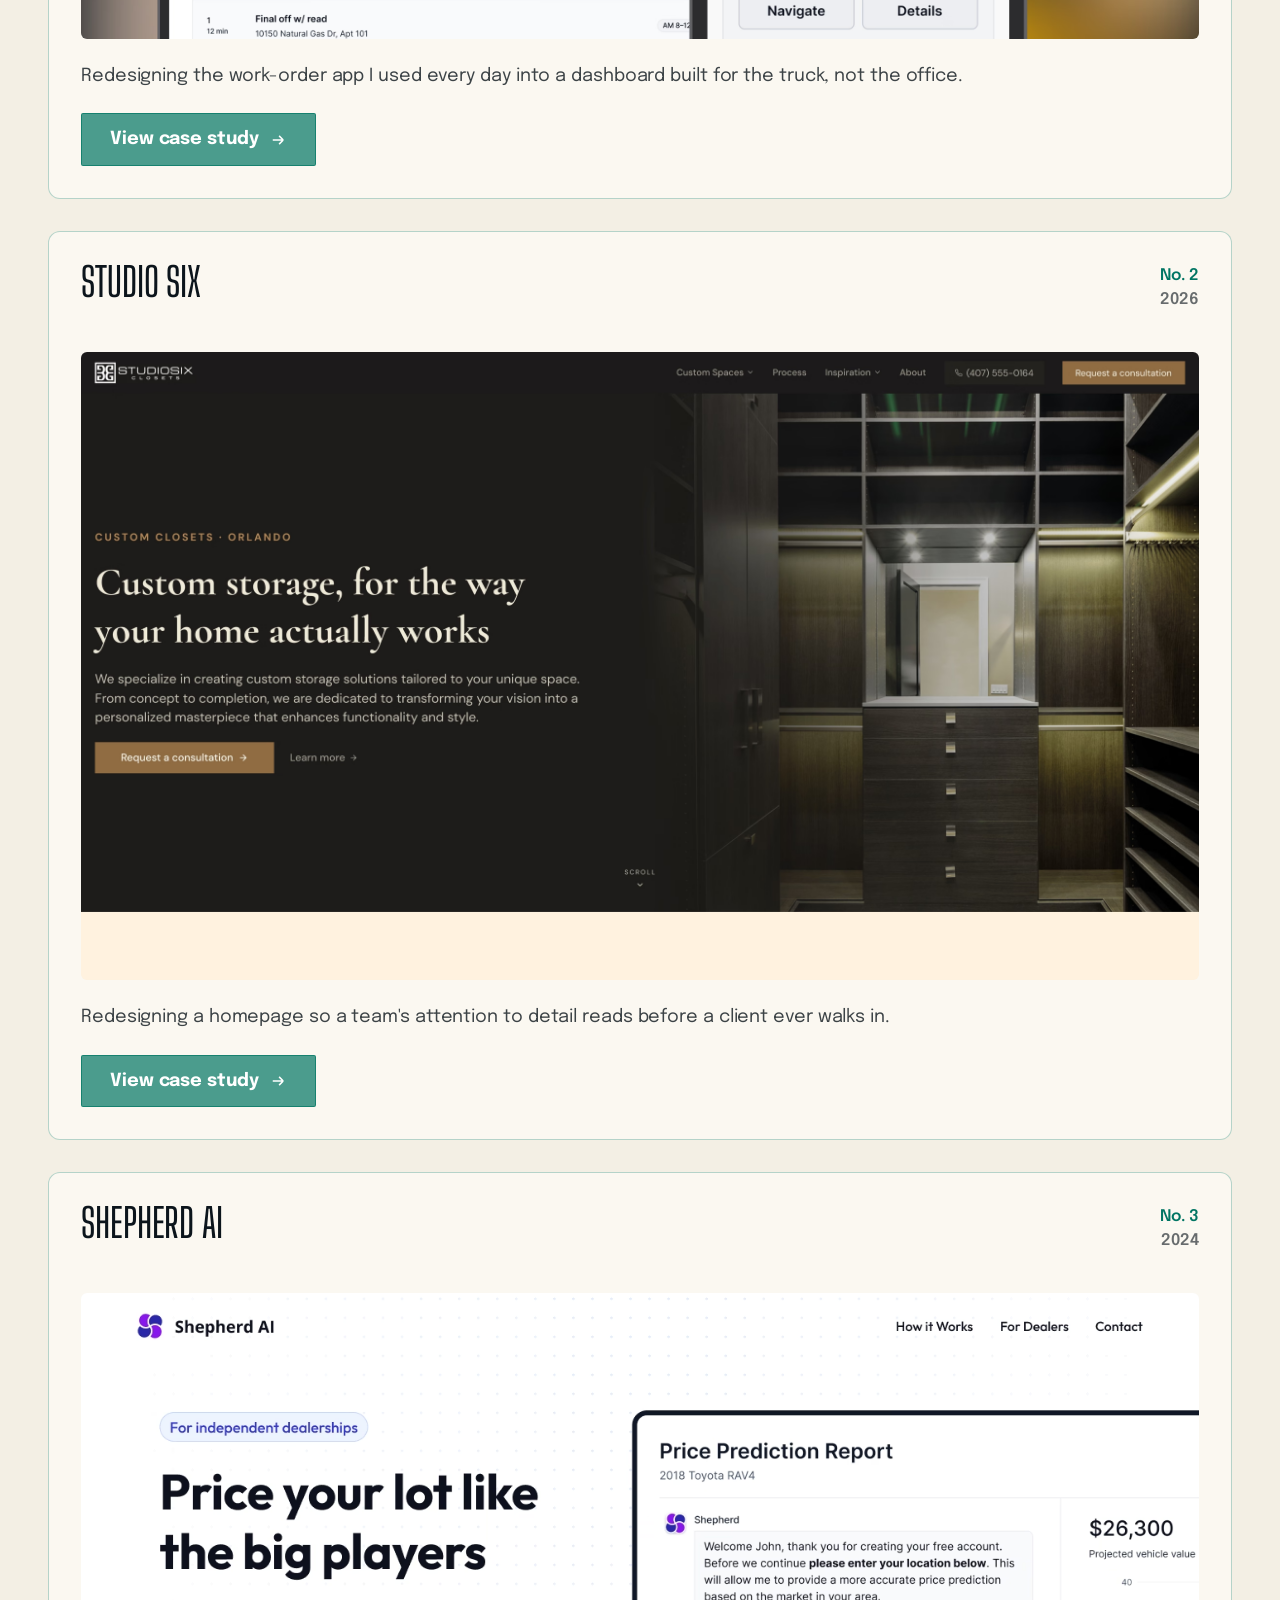
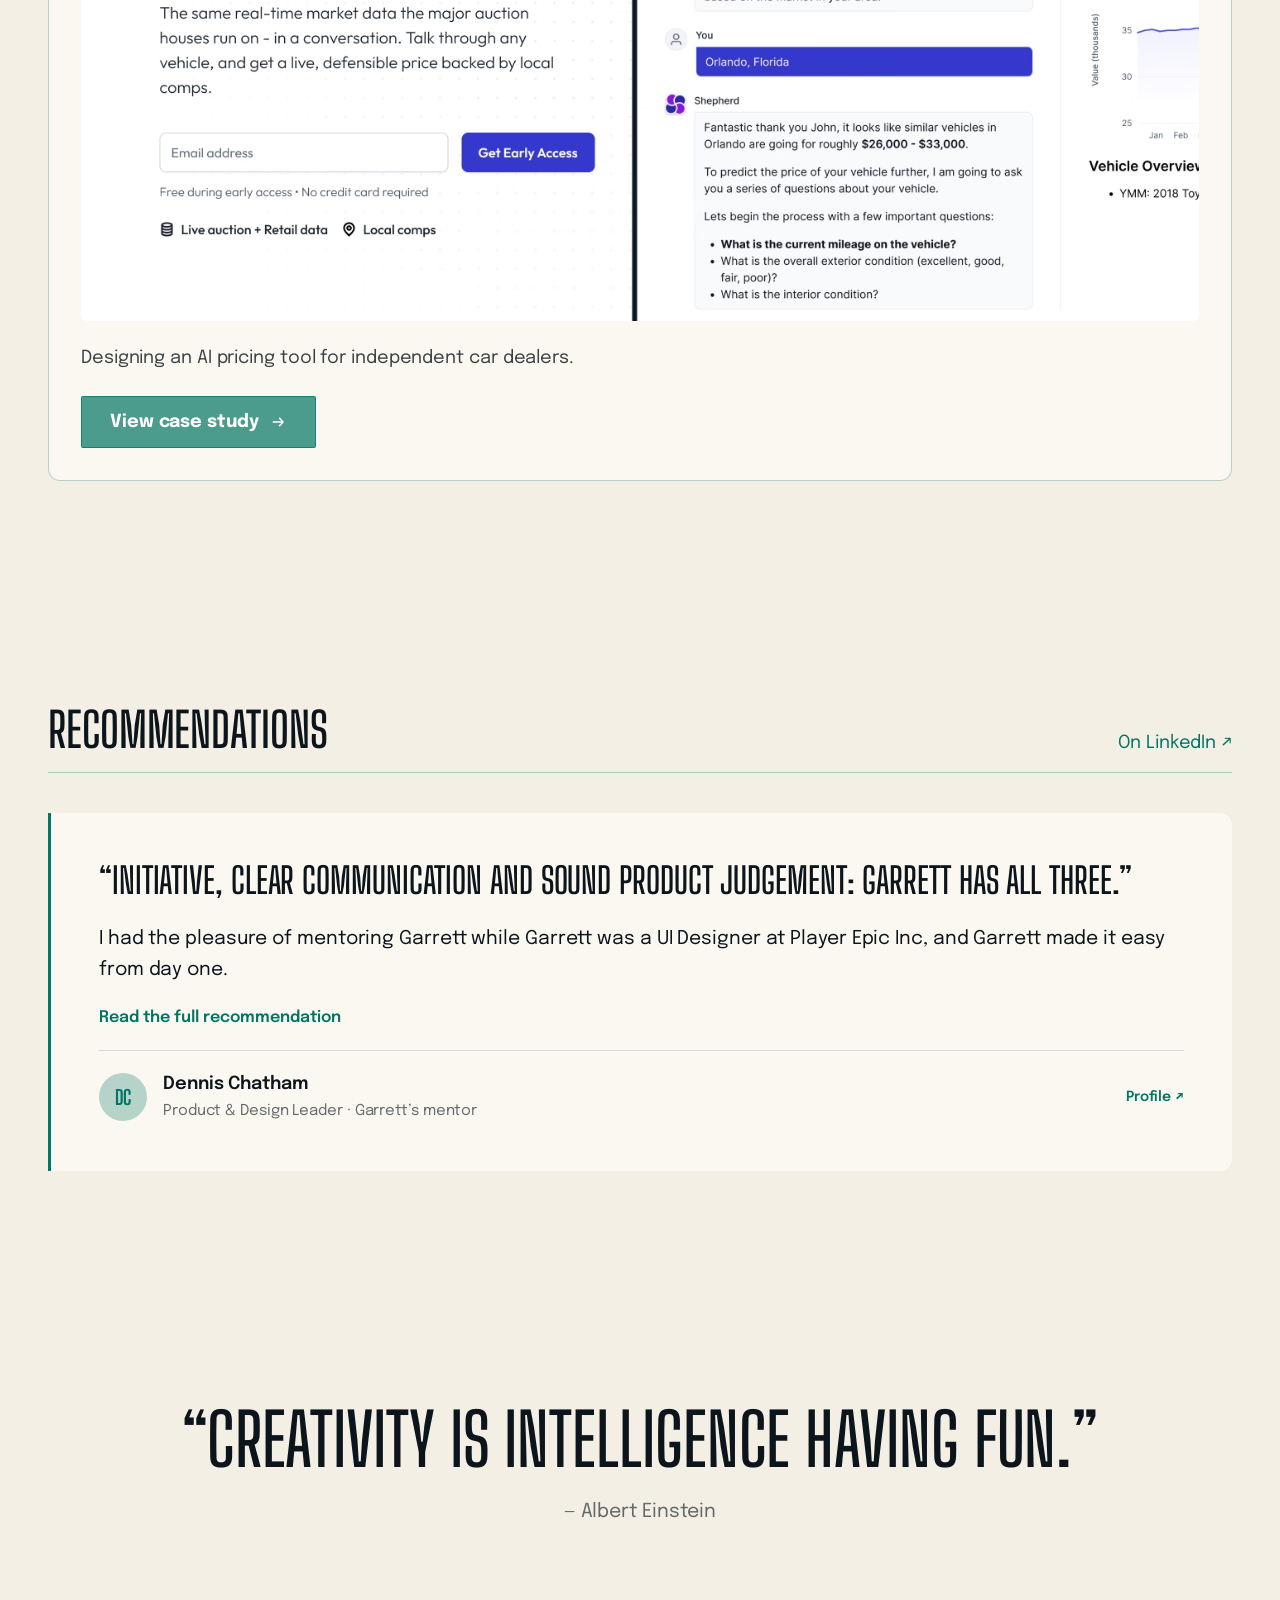
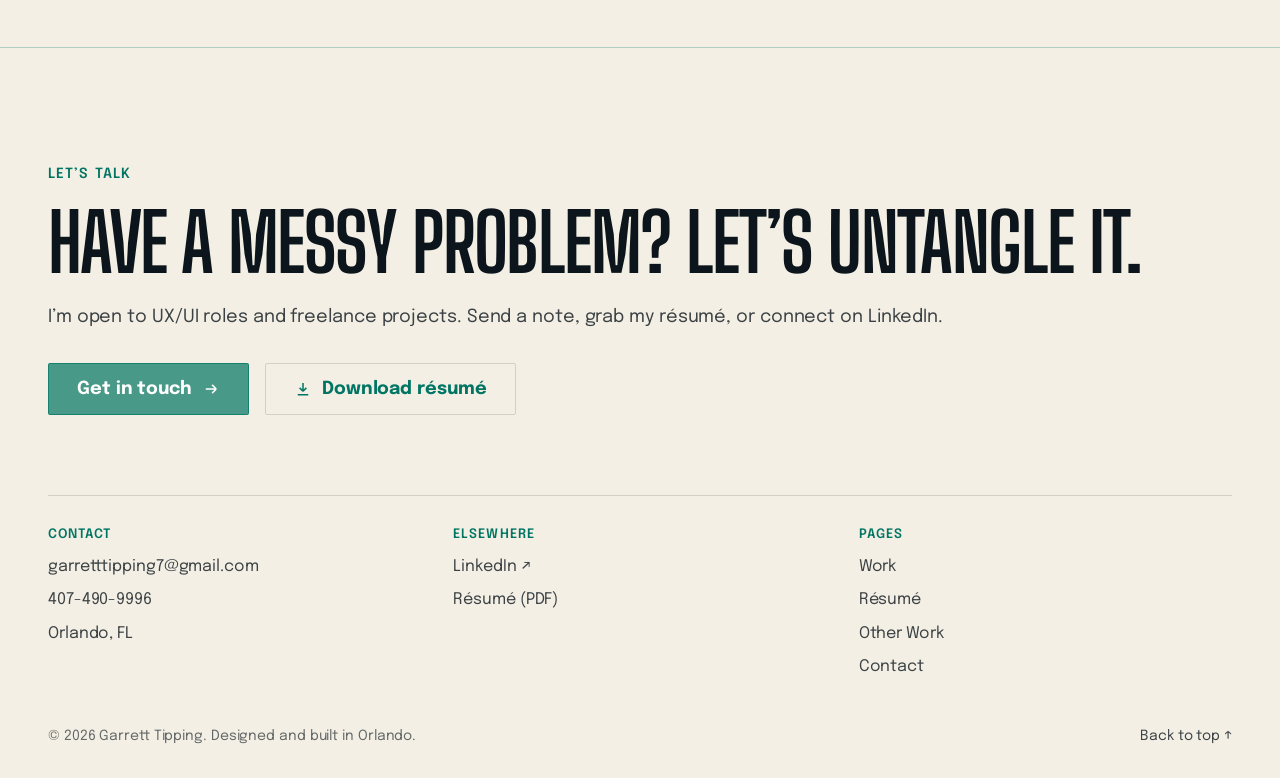
==== commit 77880e6a: "Use the same Field Service image in light and dark mode Co-Authored-By: Claude Opus 5.5 <noreply@ant" ====
--- a/index.html
+++ b/index.html
@@ -122,7 +122,7 @@
             <h3>Field service app</h3>
             <p class="meta"><span>No. 1</span><span>2026</span></p>
           </header>
-          <a class="media" href="/field-service.html" tabindex="-1" aria-hidden="true"><picture><source srcset="/assets/img/work-field-service.avif" data-light="/assets/img/work-field-service.light.avif" type="image/avif"><img src="/assets/img/work-field-service.png" alt="Field service app shown on a tablet and phone: the Today dashboard and a gas leak investigation job" loading="lazy"></picture></a>
+          <a class="media" href="/field-service.html" tabindex="-1" aria-hidden="true"><picture><source srcset="/assets/img/work-field-service.avif" type="image/avif"><img src="/assets/img/work-field-service.png" alt="Field service app shown on a tablet and phone: the Today dashboard and a gas leak investigation job" loading="lazy"></picture></a>
           <p class="summary">Redesigning the work-order app I used every day into a dashboard built for the truck, not the office.</p>
           <a class="btn btn-primary" href="/field-service.html">View case study <svg class="arrow" viewBox="0 0 24 24" fill="none" stroke="currentColor" stroke-width="2" aria-hidden="true"><path d="M5 12h14m0 0-5.5-5.5M19 12l-5.5 5.5"/></svg><span class="visually-hidden">: Field service app</span></a>
         </article>
--- a/css/styles.css
+++ b/css/styles.css
@@ -859,7 +859,7 @@
   position: absolute; left: -2%; width: 104%; top: calc(.82em + 8px); height: .2em; /* ink starts 8px below the letters' baseline */
   color: var(--accent); overflow: visible; pointer-events: none;
   clip-path: inset(0 100% 0 0);
-  animation: scribble .9s cubic-bezier(.65, 0, .35, 1) .95s forwards;
+  animation: scribble .9s cubic-bezier(.65, 0, .35, 1) .48s forwards;
 }
 @keyframes scribble { to { clip-path: inset(0 0 0 0); } }
 @media (prefers-reduced-motion: reduce) { .hero .scribble { animation: none; clip-path: none; } }
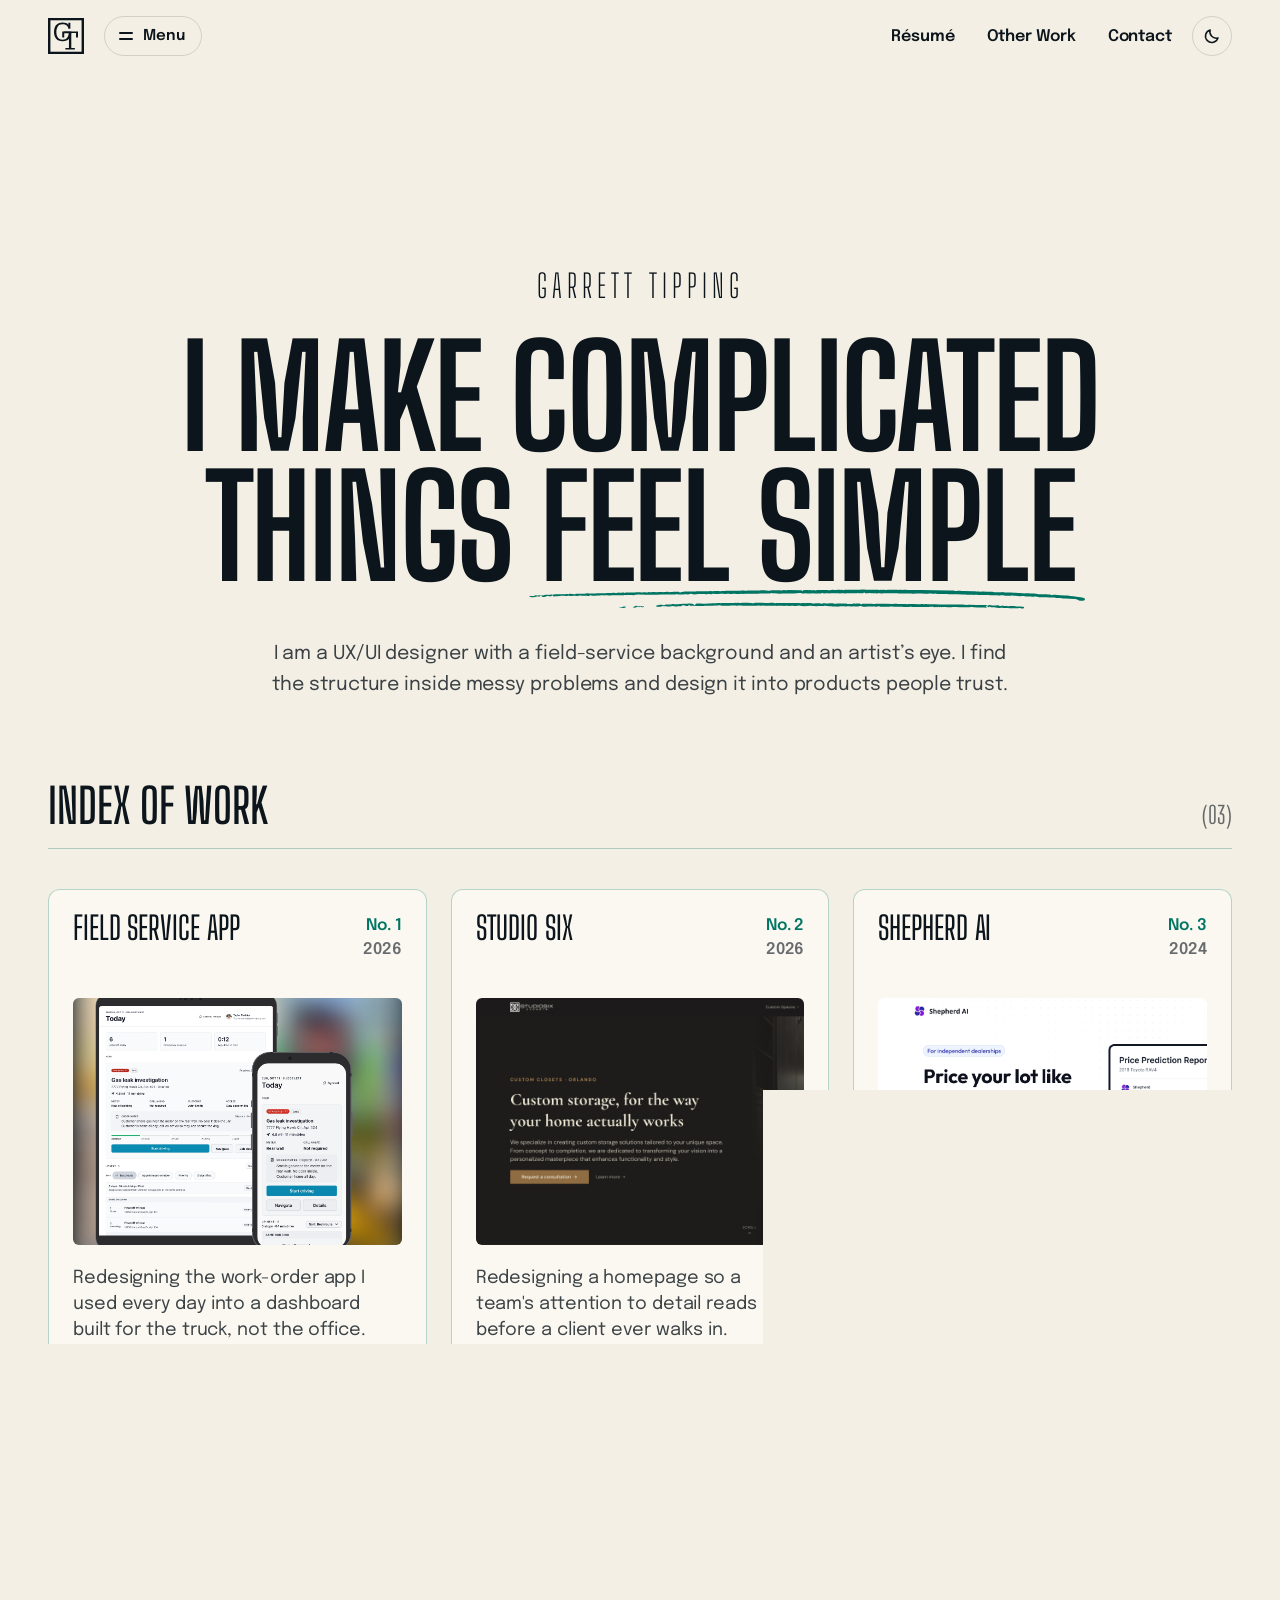
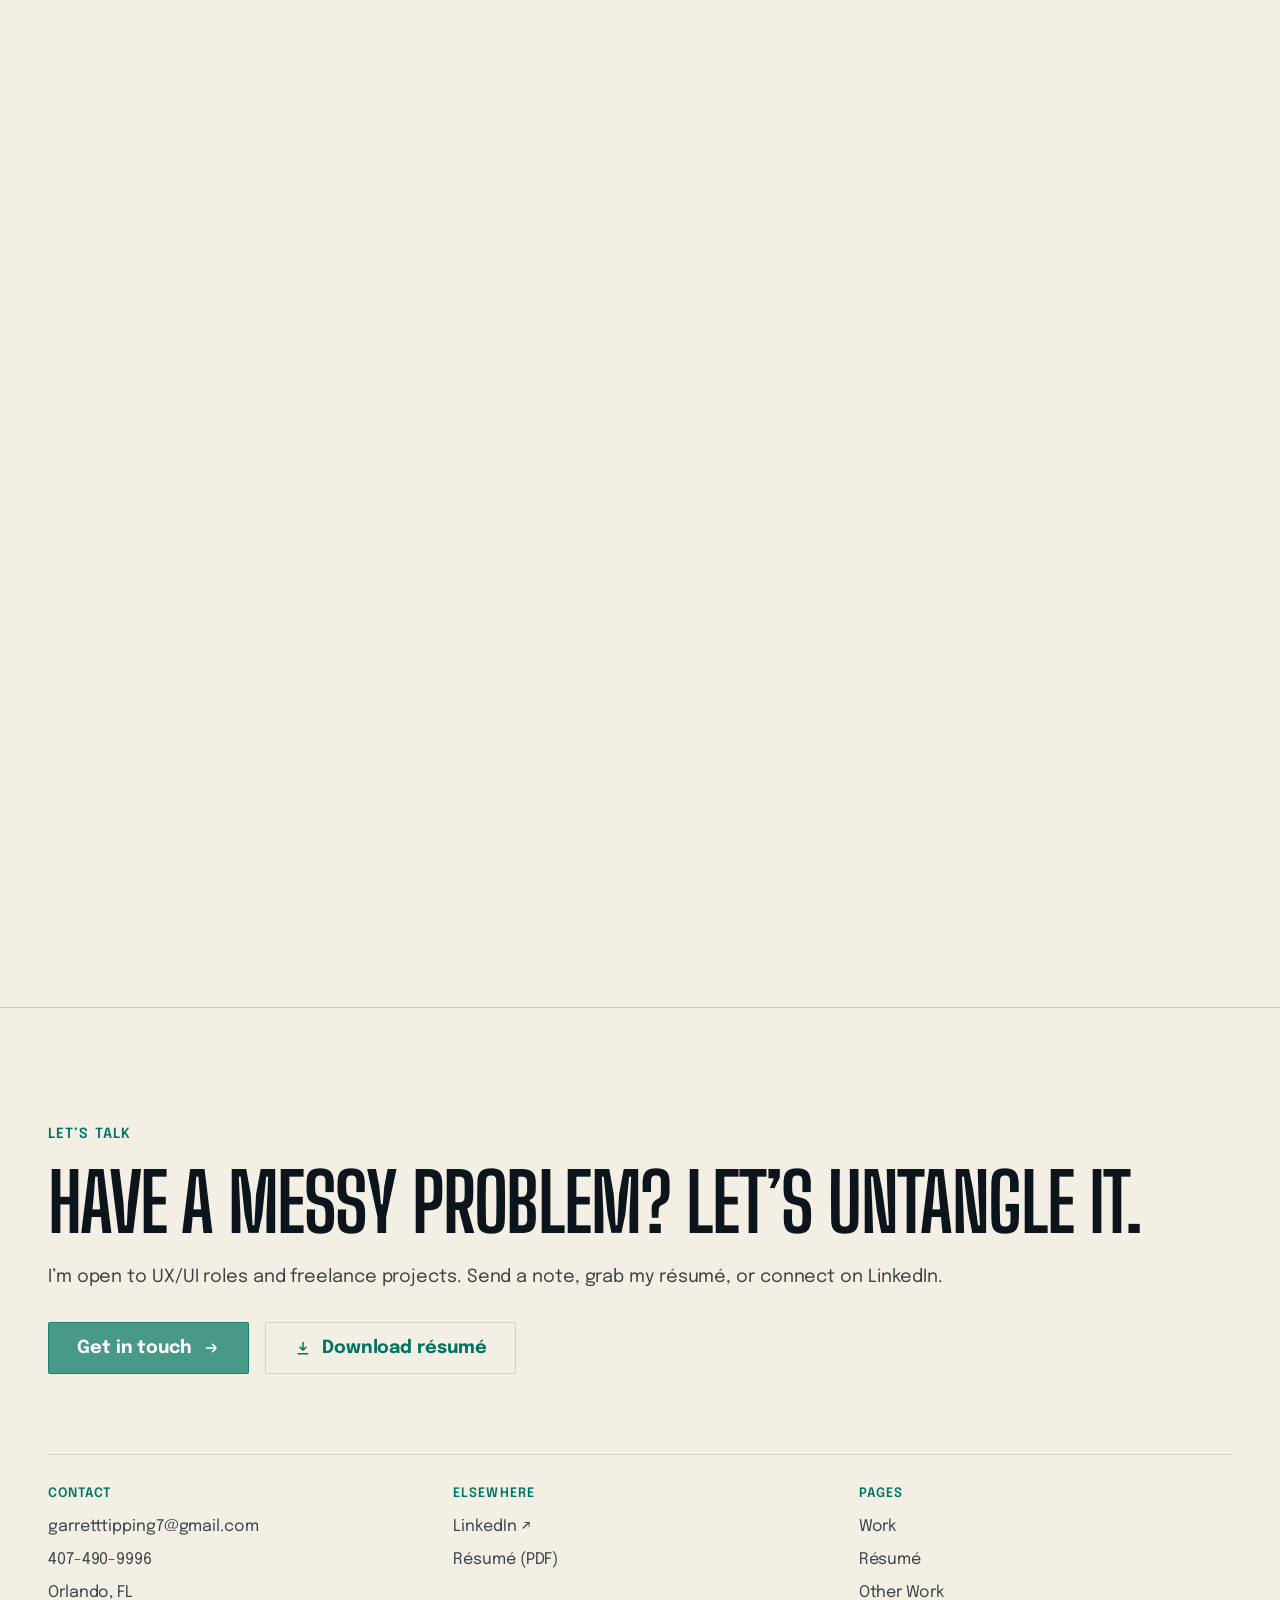
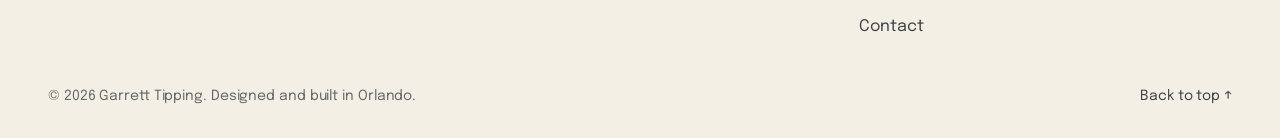
==== commit ddb74bfb: "Work cards: frame Studio Six and Shepherd AI on their headlines, full-width buttons in the row layou" ====
--- a/index.html
+++ b/index.html
@@ -131,7 +131,7 @@
             <h3>Studio Six</h3>
             <p class="meta"><span>No. 2</span><span>2026</span></p>
           </header>
-          <a class="media" href="/studio-six.html" tabindex="-1" aria-hidden="true"><picture><source srcset="/assets/img/work-studio-six.avif" type="image/avif"><img src="/assets/img/work-studio-six.jpg" alt="Studio Six Closets homepage redesign" loading="lazy"></picture></a>
+          <a class="media media--studio-six" href="/studio-six.html" tabindex="-1" aria-hidden="true"><picture><source srcset="/assets/img/work-studio-six.avif" type="image/avif"><img src="/assets/img/work-studio-six.jpg" alt="Studio Six Closets homepage redesign" loading="lazy"></picture></a>
           <p class="summary">Redesigning a homepage so a team's attention to detail reads before a client ever walks in.</p>
           <a class="btn btn-primary" href="/studio-six.html">View case study <svg class="arrow" viewBox="0 0 24 24" fill="none" stroke="currentColor" stroke-width="2" aria-hidden="true"><path d="M5 12h14m0 0-5.5-5.5M19 12l-5.5 5.5"/></svg><span class="visually-hidden">: Studio Six</span></a>
         </article>
@@ -140,7 +140,7 @@
             <h3>Shepherd AI</h3>
             <p class="meta"><span>No. 3</span><span>2024</span></p>
           </header>
-          <a class="media" href="/shepherd-ai.html" tabindex="-1" aria-hidden="true"><picture><source srcset="/assets/img/work-shepherd-ai.avif" type="image/avif"><img src="/assets/img/work-shepherd-ai.png" alt="Shepherd AI pricing tool screens" loading="lazy"></picture></a>
+          <a class="media media--shepherd-ai" href="/shepherd-ai.html" tabindex="-1" aria-hidden="true"><picture><source srcset="/assets/img/work-shepherd-ai.avif" type="image/avif"><img src="/assets/img/work-shepherd-ai.png" alt="Shepherd AI pricing tool screens" loading="lazy"></picture></a>
           <p class="summary">Designing an AI pricing tool for independent car dealers.</p>
           <a class="btn btn-primary" href="/shepherd-ai.html">View case study <svg class="arrow" viewBox="0 0 24 24" fill="none" stroke="currentColor" stroke-width="2" aria-hidden="true"><path d="M5 12h14m0 0-5.5-5.5M19 12l-5.5 5.5"/></svg><span class="visually-hidden">: Shepherd AI</span></a>
         </article>
--- a/css/styles.css
+++ b/css/styles.css
@@ -863,3 +863,19 @@
 }
 @keyframes scribble { to { clip-path: inset(0 0 0 0); } }
 @media (prefers-reduced-motion: reduce) { .hero .scribble { animation: none; clip-path: none; } }
+
+/* ---------- Work cards: three across on large screens, stacked on tablet and phone ---------- */
+@media (min-width: 1100px) {
+  .work-list { grid-template-columns: repeat(3, 1fr); gap: 24px; }
+  /* subgrid keeps each card's title, image, summary and button lined up across the row */
+  .work-card { grid-row: span 4; grid-template-rows: subgrid; gap: 20px; padding: 24px; }
+  .work-card h3 { font-size: 32px; }
+  .work-card .media { aspect-ratio: 4 / 3; }
+  .work-card .btn { align-self: end; justify-self: stretch; justify-content: center; }
+}
+
+/* Card framing: keep the logo and headline of the wide website screenshots in view */
+.work-card .media--studio-six img,
+.work-card .media--shepherd-ai img { object-position: left top; }
+/* Studio Six: trim the cream strip (the next page section) off the bottom of the screenshot */
+.work-card .media--studio-six img { height: 112%; }
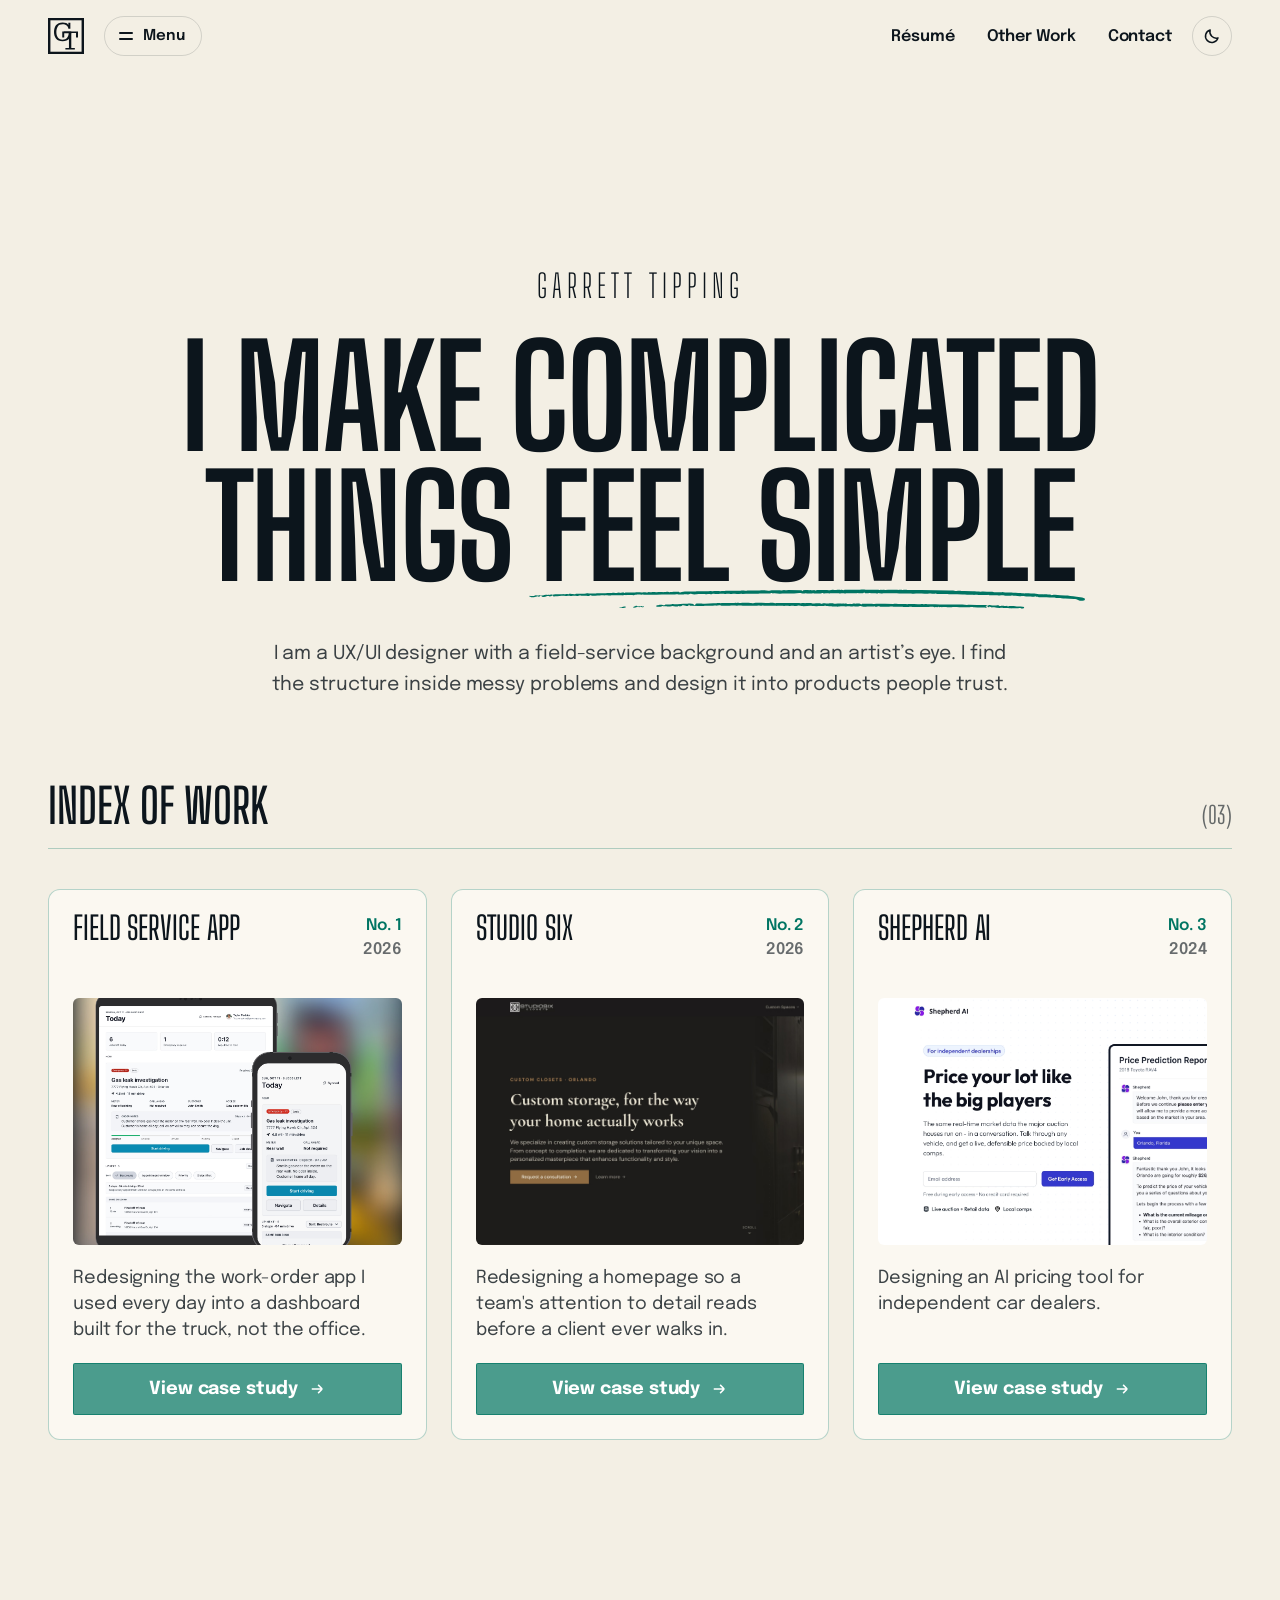
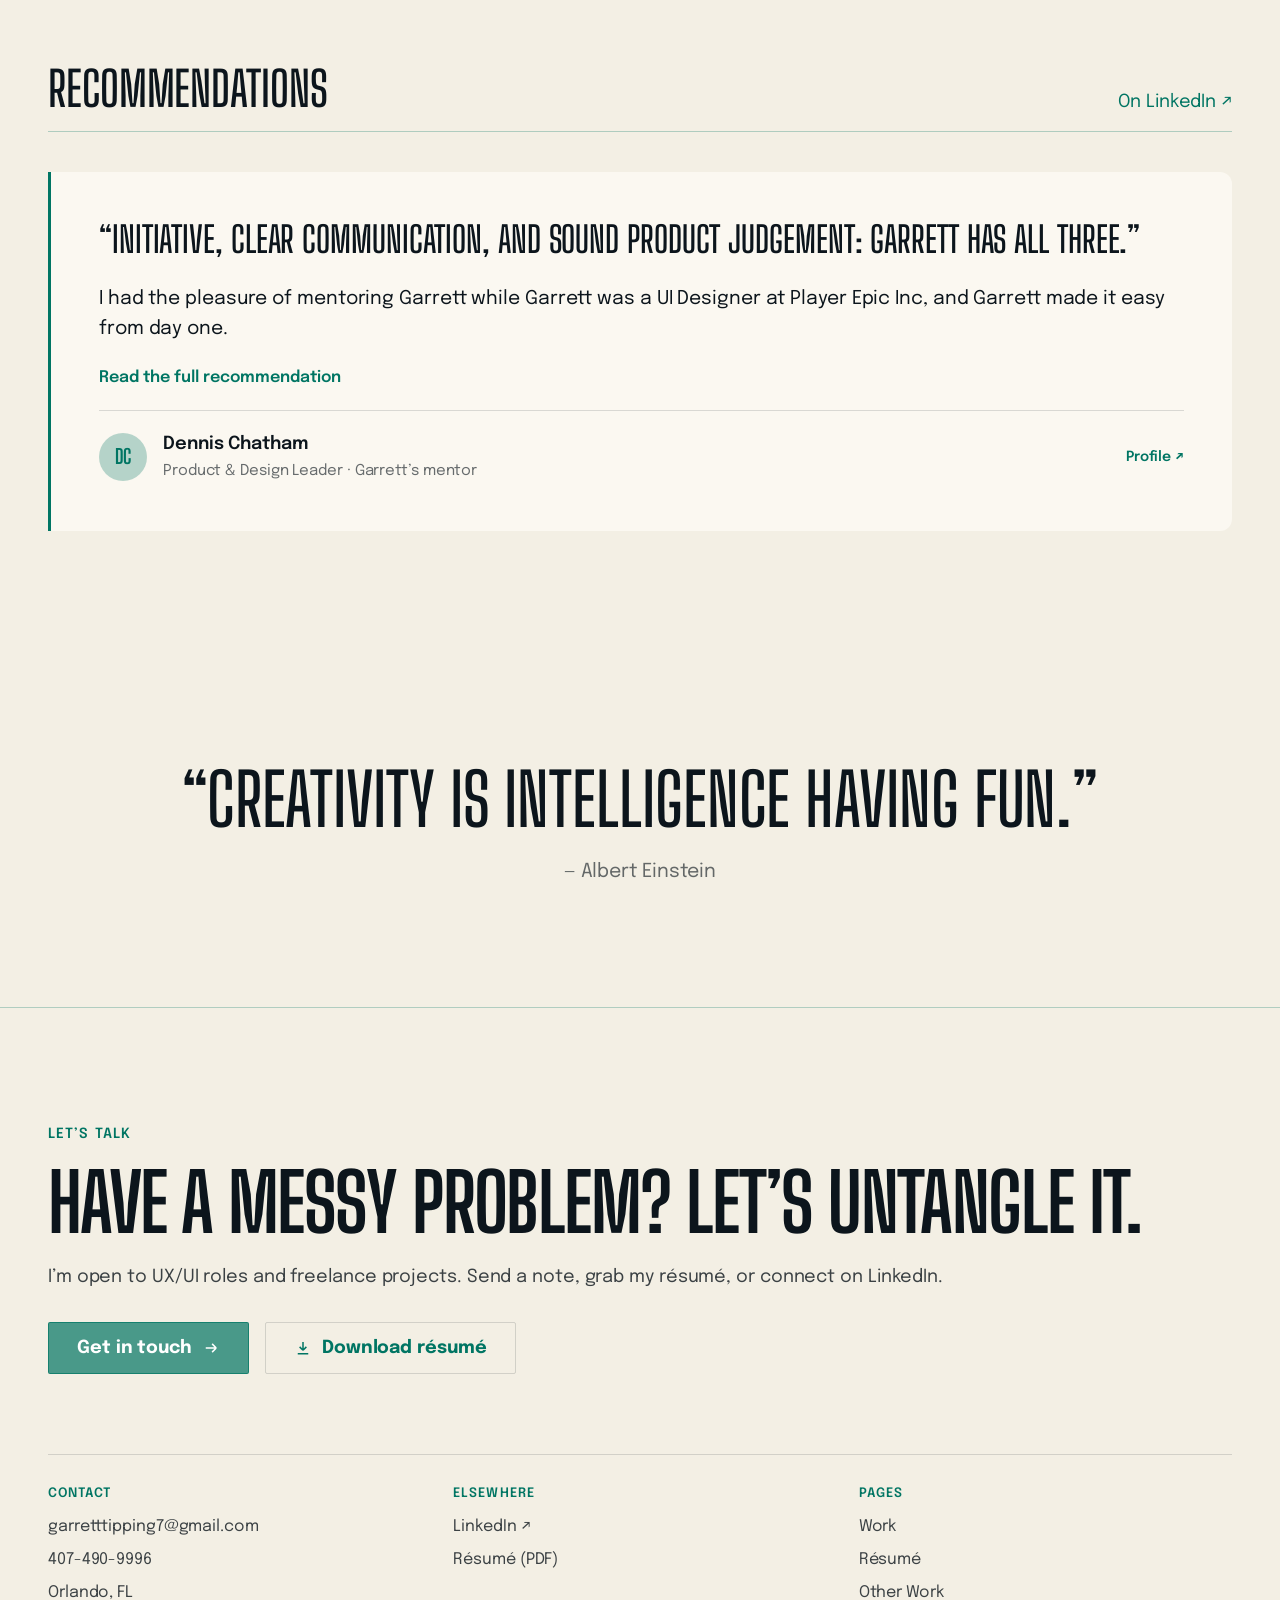
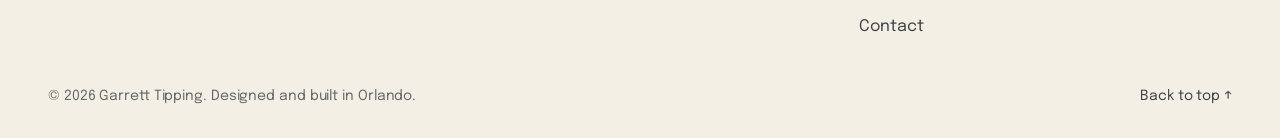
==== commit a405cbaf: "Recommendation quote: add serial comma Co-Authored-By: Claude Opus 5.5 <noreply@anthropic.com>" ====
--- a/index.html
+++ b/index.html
@@ -154,13 +154,13 @@
       </div>
       <div class="testimonials">
         <figure class="testimonial reveal">
-          <p class="pull">“Initiative, clear communication and sound product judgement: Garrett has all three.”</p>
+          <p class="pull">“Initiative, clear communication, and sound product judgement: Garrett has all three.”</p>
           <blockquote cite="https://www.linkedin.com/in/garrett-tipping-ba7260289/details/recommendations/">
             <p>I had the pleasure of mentoring Garrett while Garrett was a UI Designer at Player Epic Inc, and Garrett made it easy from day one.</p>
             <div class="more" id="rec-dennis-more" hidden>
               <p>Garrett is a true go-getter. Garrett never waited to be handed the next problem, and always came to our sessions with work in progress and sharp questions. Garrett’s homepage redesign for Studio Six Closets shows it: Garrett started from the business problem (leads arriving unsure about price and process, and about one in four dropping out at the price). Garrett set measurable goals, and made smart calls about what to build now and what to shelve, like skipping a costly configurator to invest in a clearer consultation path.</p>
               <p>Garrett is also an excellent communicator, both in the work and with people. Explaining bespoke pricing honestly instead of showing a misleading “starting at” figure is a good example. Garrett explains decisions clearly and takes feedback without ego.</p>
-              <p>Initiative, clear communication and sound product judgement: Garrett has all three. Any team would be lucky to have Garrett.</p>
+              <p>Initiative, clear communication, and sound product judgement: Garrett has all three. Any team would be lucky to have Garrett.</p>
             </div>
           </blockquote>
           <button class="toggle" type="button" aria-expanded="false" aria-controls="rec-dennis-more">Read the full recommendation</button>
--- a/css/styles.css
+++ b/css/styles.css
@@ -879,3 +879,9 @@
 .work-card .media--shepherd-ai img { object-position: left top; }
 /* Studio Six: trim the cream strip (the next page section) off the bottom of the screenshot */
 .work-card .media--studio-six img { height: 112%; }
+
+/* Split with the image on the left and the text on the right (text stays first in the page for phones) */
+.cs-split--media-left > .cs-figure { margin-top: 0; }
+@media (min-width: 900px) {
+  .cs-split--media-left > .cs-figure { order: -1; }
+}
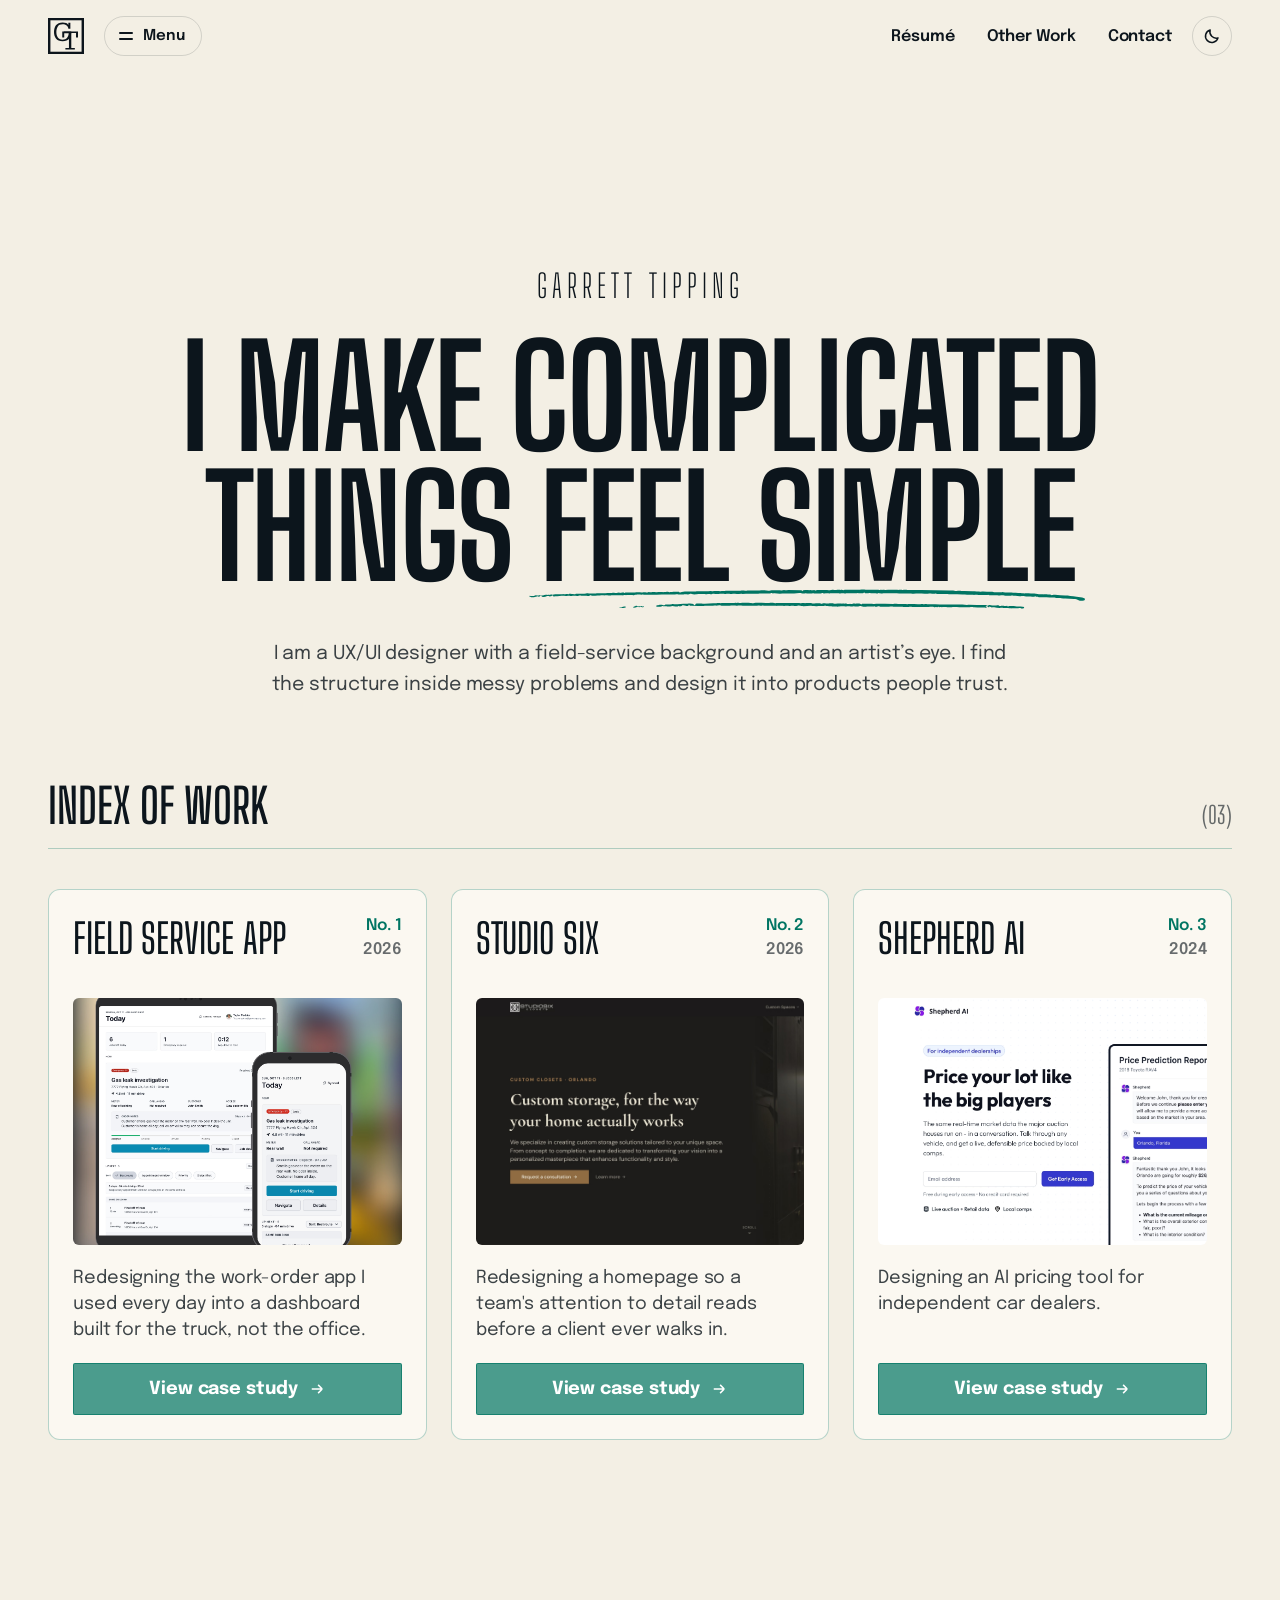
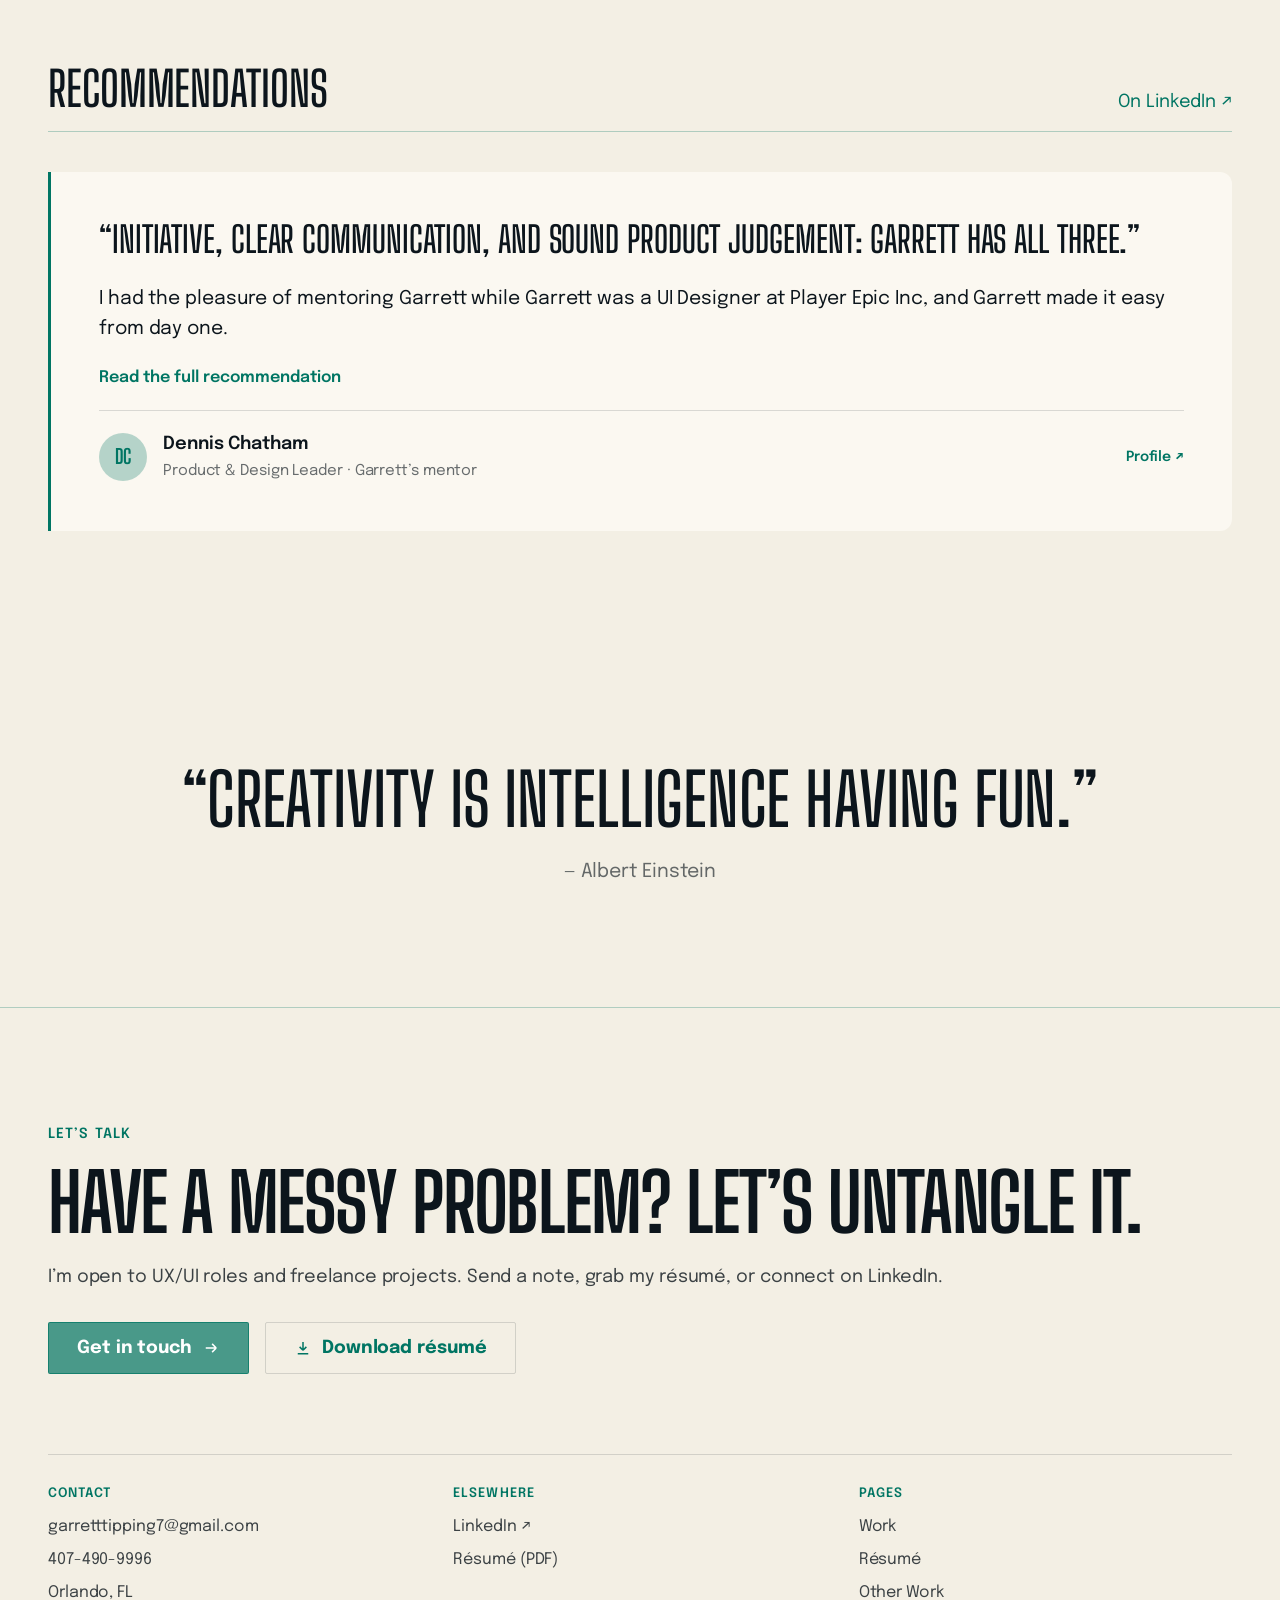
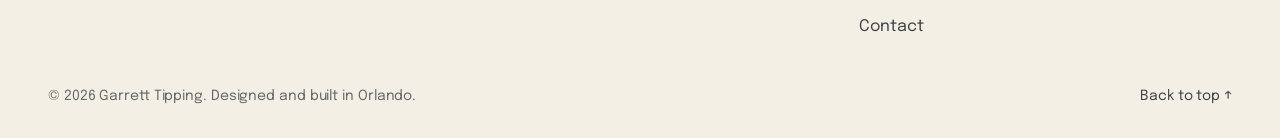
==== commit 70596fc3: "Résumé: add Horizon Terra Solutions, a Projects section and new skills; updated PDF; close the Skill" ====
--- a/index.html
+++ b/index.html
@@ -71,6 +71,7 @@
             <h2 class="menu-h">Experience</h2>
             <ul>
               <li><a href="/about.html#job-studio-six"><strong>Studio Six Closets</strong><span>UX/UI Designer &amp; Researcher · 2026 – now</span></a></li>
+              <li><a href="/about.html#job-horizon-terra"><strong>Horizon Terra Solutions</strong><span>Brand Designer · 2026</span></a></li>
               <li><a href="/about.html#job-teco"><strong>TECO Peoples Gas</strong><span>Utility Technician II · 2022 – 2026</span></a></li>
               <li><a href="/about.html#job-shepherd-ai"><strong>Shepherd AI</strong><span>User Experience Designer · 2024</span></a></li>
               <li><a href="/about.html#job-player-epic"><strong>Player Epic</strong><span>UI Designer · 2024</span></a></li>
--- a/css/styles.css
+++ b/css/styles.css
@@ -147,7 +147,7 @@
 .work-card .media { border-radius: 6px; overflow: hidden; aspect-ratio: 16 / 9; }
 .work-card .media img { width: 100%; height: 100%; object-fit: cover; }
 .work-card .summary { margin: 0; }
-.work-card .btn { justify-self: start; }
+.work-card .btn { justify-self: stretch; justify-content: center; } /* full-width CTA at every size */
 
 /* ---------- Testimonials ---------- */
 .testimonials { display: grid; gap: 24px; }
@@ -869,9 +869,11 @@
   .work-list { grid-template-columns: repeat(3, 1fr); gap: 24px; }
   /* subgrid keeps each card's title, image, summary and button lined up across the row */
   .work-card { grid-row: span 4; grid-template-rows: subgrid; gap: 20px; padding: 24px; }
-  .work-card h3 { font-size: 32px; }
+  /* cap height matches the two-line No./year block; scales down so titles never wrap */
+  .work-card header { align-items: last baseline; } /* title sits on the same line as the year */
+  .work-card h3 { font-size: clamp(36px, 3.2vw, 46px); line-height: .81; }
   .work-card .media { aspect-ratio: 4 / 3; }
-  .work-card .btn { align-self: end; justify-self: stretch; justify-content: center; }
+  .work-card .btn { align-self: end; }
 }
 
 /* Card framing: keep the logo and headline of the wide website screenshots in view */
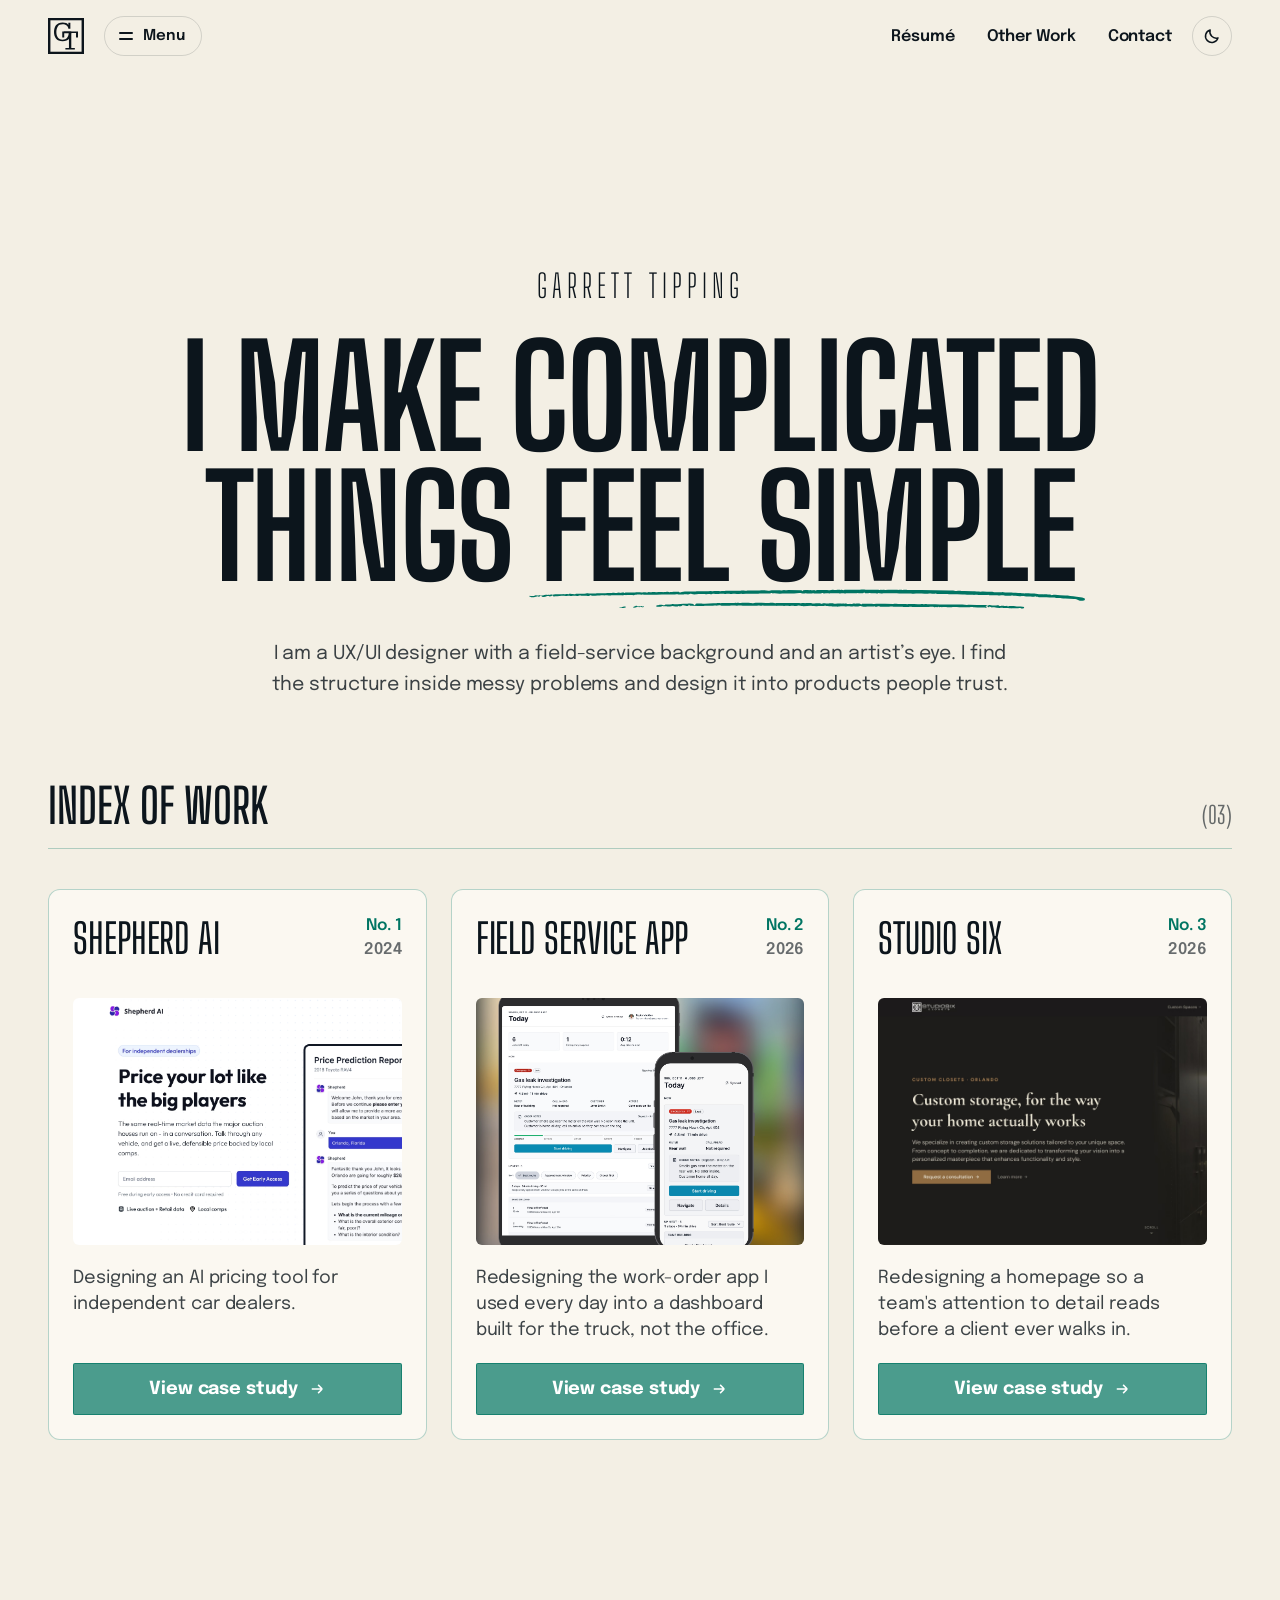
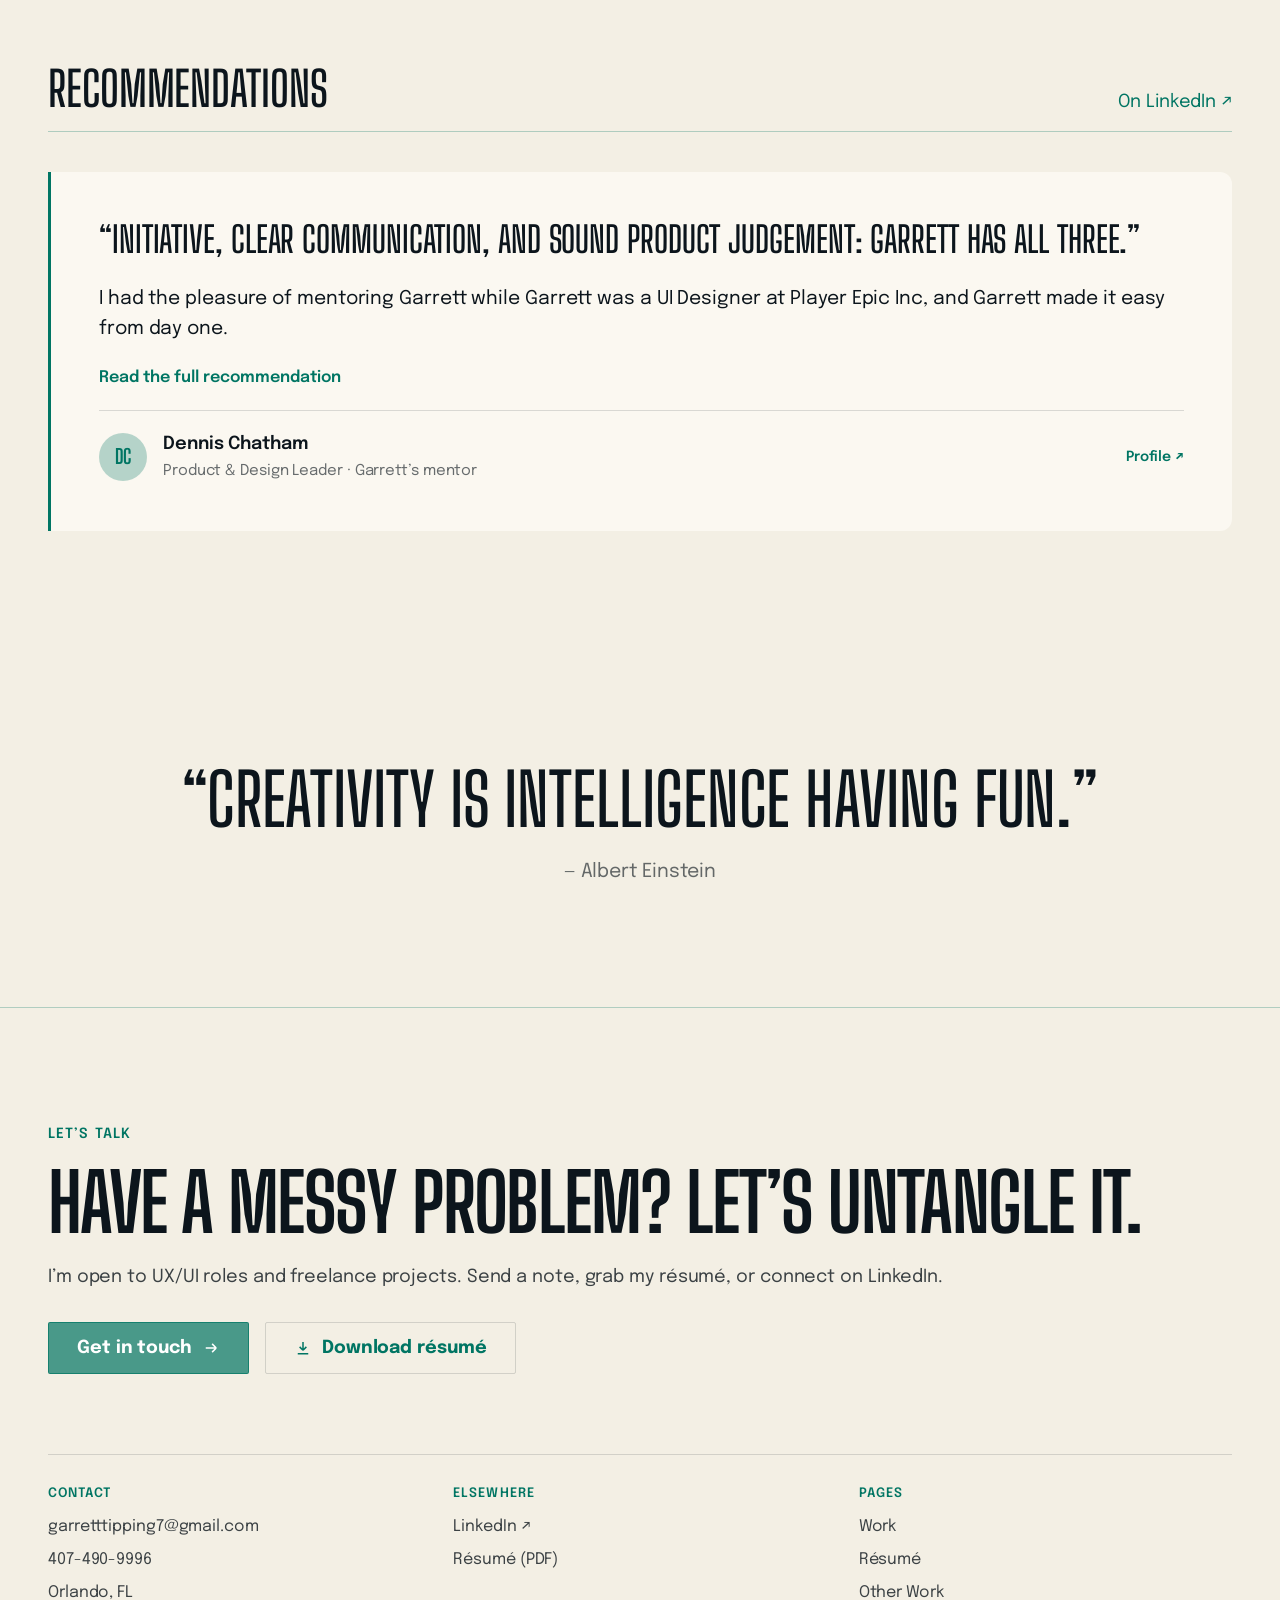
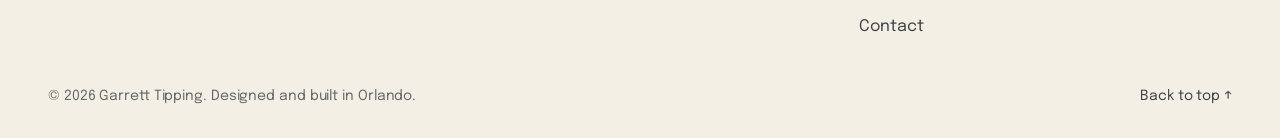
==== commit 70ced8ce: "Case study order: Shepherd AI, Field Service, Studio Six (cards, numbers, menu, next links) Co-Autho" ====
--- a/index.html
+++ b/index.html
@@ -62,9 +62,9 @@
           <div class="menu-col">
             <h2 class="menu-h">Case studies</h2>
             <ul>
+              <li><a href="/shepherd-ai.html"><strong>Shepherd AI</strong><span>AI vehicle pricing for dealers</span></a></li>
               <li><a href="/field-service.html"><strong>Field Service App</strong><span>Work-order redesign for gas techs</span></a></li>
               <li><a href="/studio-six.html"><strong>Studio Six Closets</strong><span>Homepage redesign · consultations</span></a></li>
-              <li><a href="/shepherd-ai.html"><strong>Shepherd AI</strong><span>AI vehicle pricing for dealers</span></a></li>
             </ul>
           </div>
           <div class="menu-col">
@@ -120,8 +120,17 @@
       <div class="work-list">
         <article class="work-card reveal">
           <header>
+            <h3>Shepherd AI</h3>
+            <p class="meta"><span>No. 1</span><span>2024</span></p>
+          </header>
+          <a class="media media--shepherd-ai" href="/shepherd-ai.html" tabindex="-1" aria-hidden="true"><picture><source srcset="/assets/img/work-shepherd-ai.avif" type="image/avif"><img src="/assets/img/work-shepherd-ai.png" alt="Shepherd AI pricing tool screens" loading="lazy"></picture></a>
+          <p class="summary">Designing an AI pricing tool for independent car dealers.</p>
+          <a class="btn btn-primary" href="/shepherd-ai.html">View case study <svg class="arrow" viewBox="0 0 24 24" fill="none" stroke="currentColor" stroke-width="2" aria-hidden="true"><path d="M5 12h14m0 0-5.5-5.5M19 12l-5.5 5.5"/></svg><span class="visually-hidden">: Shepherd AI</span></a>
+        </article>
+        <article class="work-card reveal">
+          <header>
             <h3>Field service app</h3>
-            <p class="meta"><span>No. 1</span><span>2026</span></p>
+            <p class="meta"><span>No. 2</span><span>2026</span></p>
           </header>
           <a class="media" href="/field-service.html" tabindex="-1" aria-hidden="true"><picture><source srcset="/assets/img/work-field-service.avif" type="image/avif"><img src="/assets/img/work-field-service.png" alt="Field service app shown on a tablet and phone: the Today dashboard and a gas leak investigation job" loading="lazy"></picture></a>
           <p class="summary">Redesigning the work-order app I used every day into a dashboard built for the truck, not the office.</p>
@@ -130,20 +139,11 @@
         <article class="work-card reveal">
           <header>
             <h3>Studio Six</h3>
-            <p class="meta"><span>No. 2</span><span>2026</span></p>
+            <p class="meta"><span>No. 3</span><span>2026</span></p>
           </header>
           <a class="media media--studio-six" href="/studio-six.html" tabindex="-1" aria-hidden="true"><picture><source srcset="/assets/img/work-studio-six.avif" type="image/avif"><img src="/assets/img/work-studio-six.jpg" alt="Studio Six Closets homepage redesign" loading="lazy"></picture></a>
           <p class="summary">Redesigning a homepage so a team's attention to detail reads before a client ever walks in.</p>
           <a class="btn btn-primary" href="/studio-six.html">View case study <svg class="arrow" viewBox="0 0 24 24" fill="none" stroke="currentColor" stroke-width="2" aria-hidden="true"><path d="M5 12h14m0 0-5.5-5.5M19 12l-5.5 5.5"/></svg><span class="visually-hidden">: Studio Six</span></a>
-        </article>
-        <article class="work-card reveal">
-          <header>
-            <h3>Shepherd AI</h3>
-            <p class="meta"><span>No. 3</span><span>2024</span></p>
-          </header>
-          <a class="media media--shepherd-ai" href="/shepherd-ai.html" tabindex="-1" aria-hidden="true"><picture><source srcset="/assets/img/work-shepherd-ai.avif" type="image/avif"><img src="/assets/img/work-shepherd-ai.png" alt="Shepherd AI pricing tool screens" loading="lazy"></picture></a>
-          <p class="summary">Designing an AI pricing tool for independent car dealers.</p>
-          <a class="btn btn-primary" href="/shepherd-ai.html">View case study <svg class="arrow" viewBox="0 0 24 24" fill="none" stroke="currentColor" stroke-width="2" aria-hidden="true"><path d="M5 12h14m0 0-5.5-5.5M19 12l-5.5 5.5"/></svg><span class="visually-hidden">: Shepherd AI</span></a>
         </article>
       </div>
     </section>
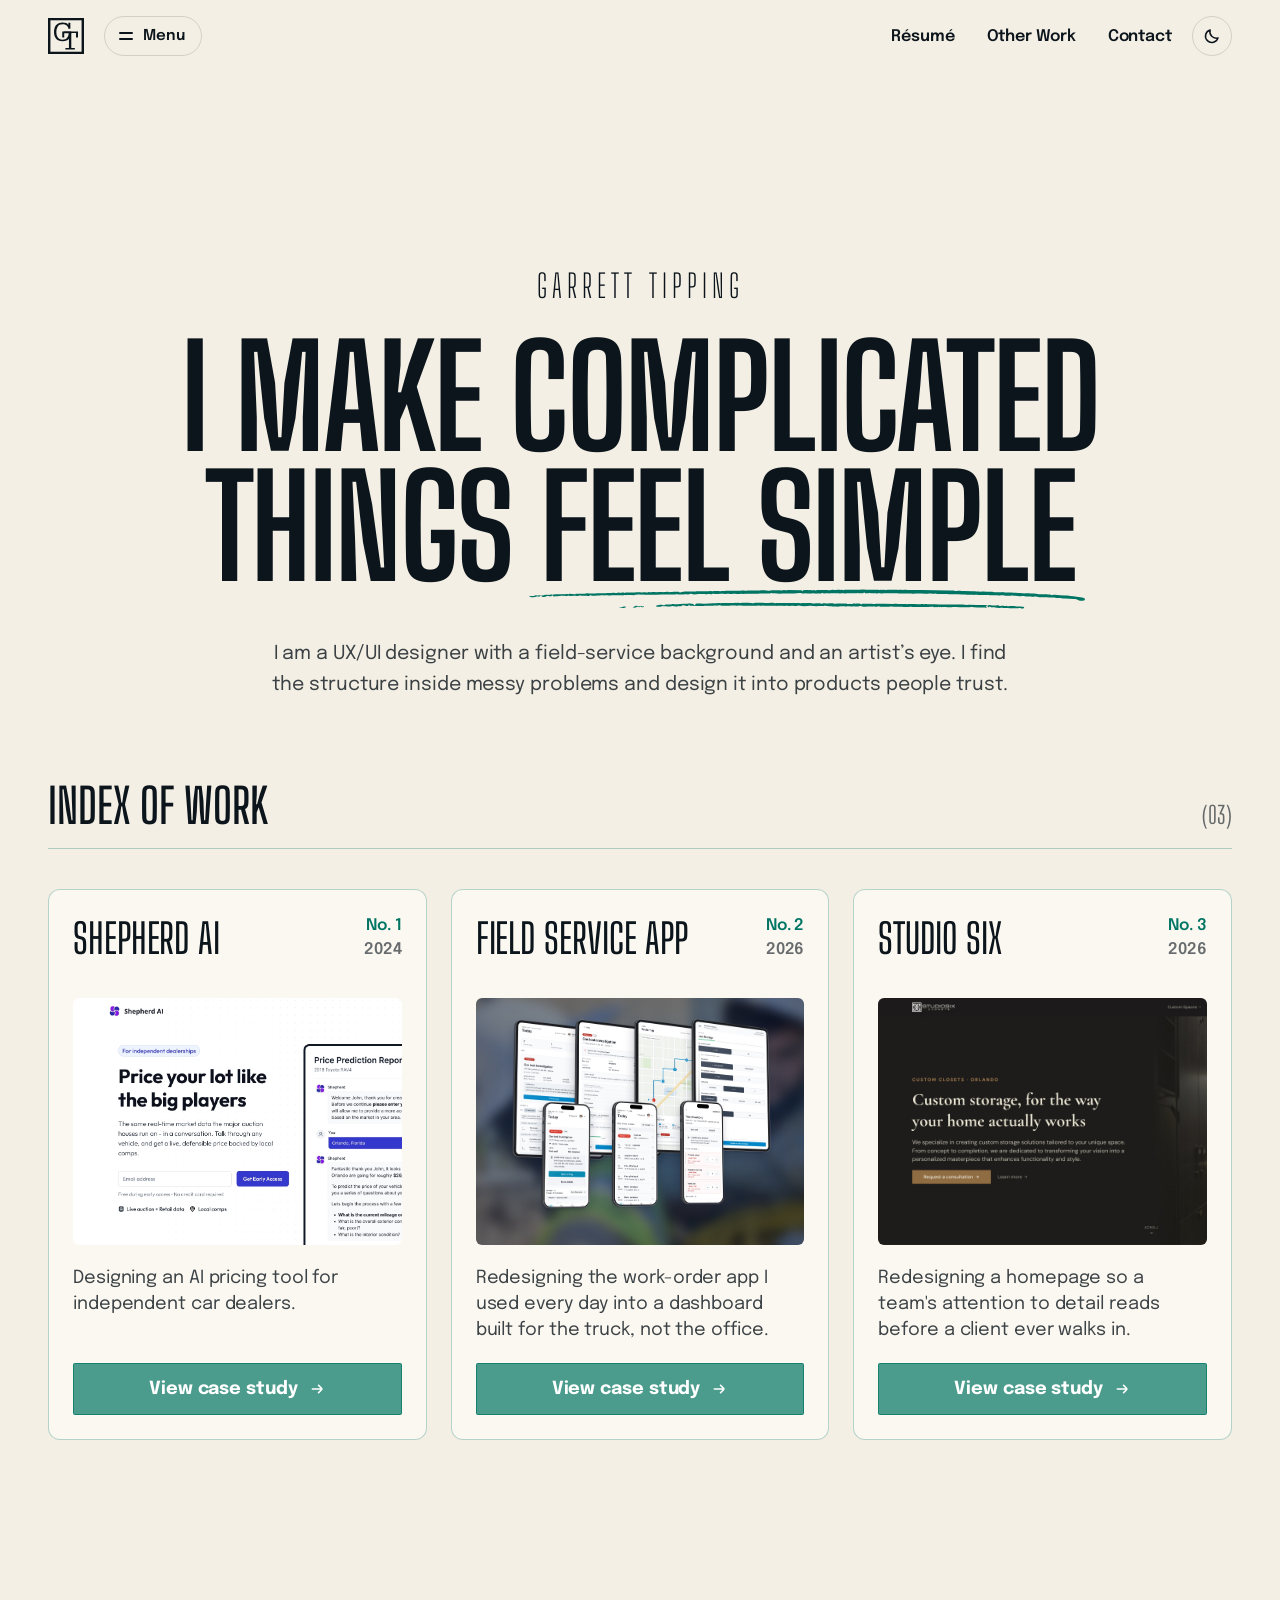
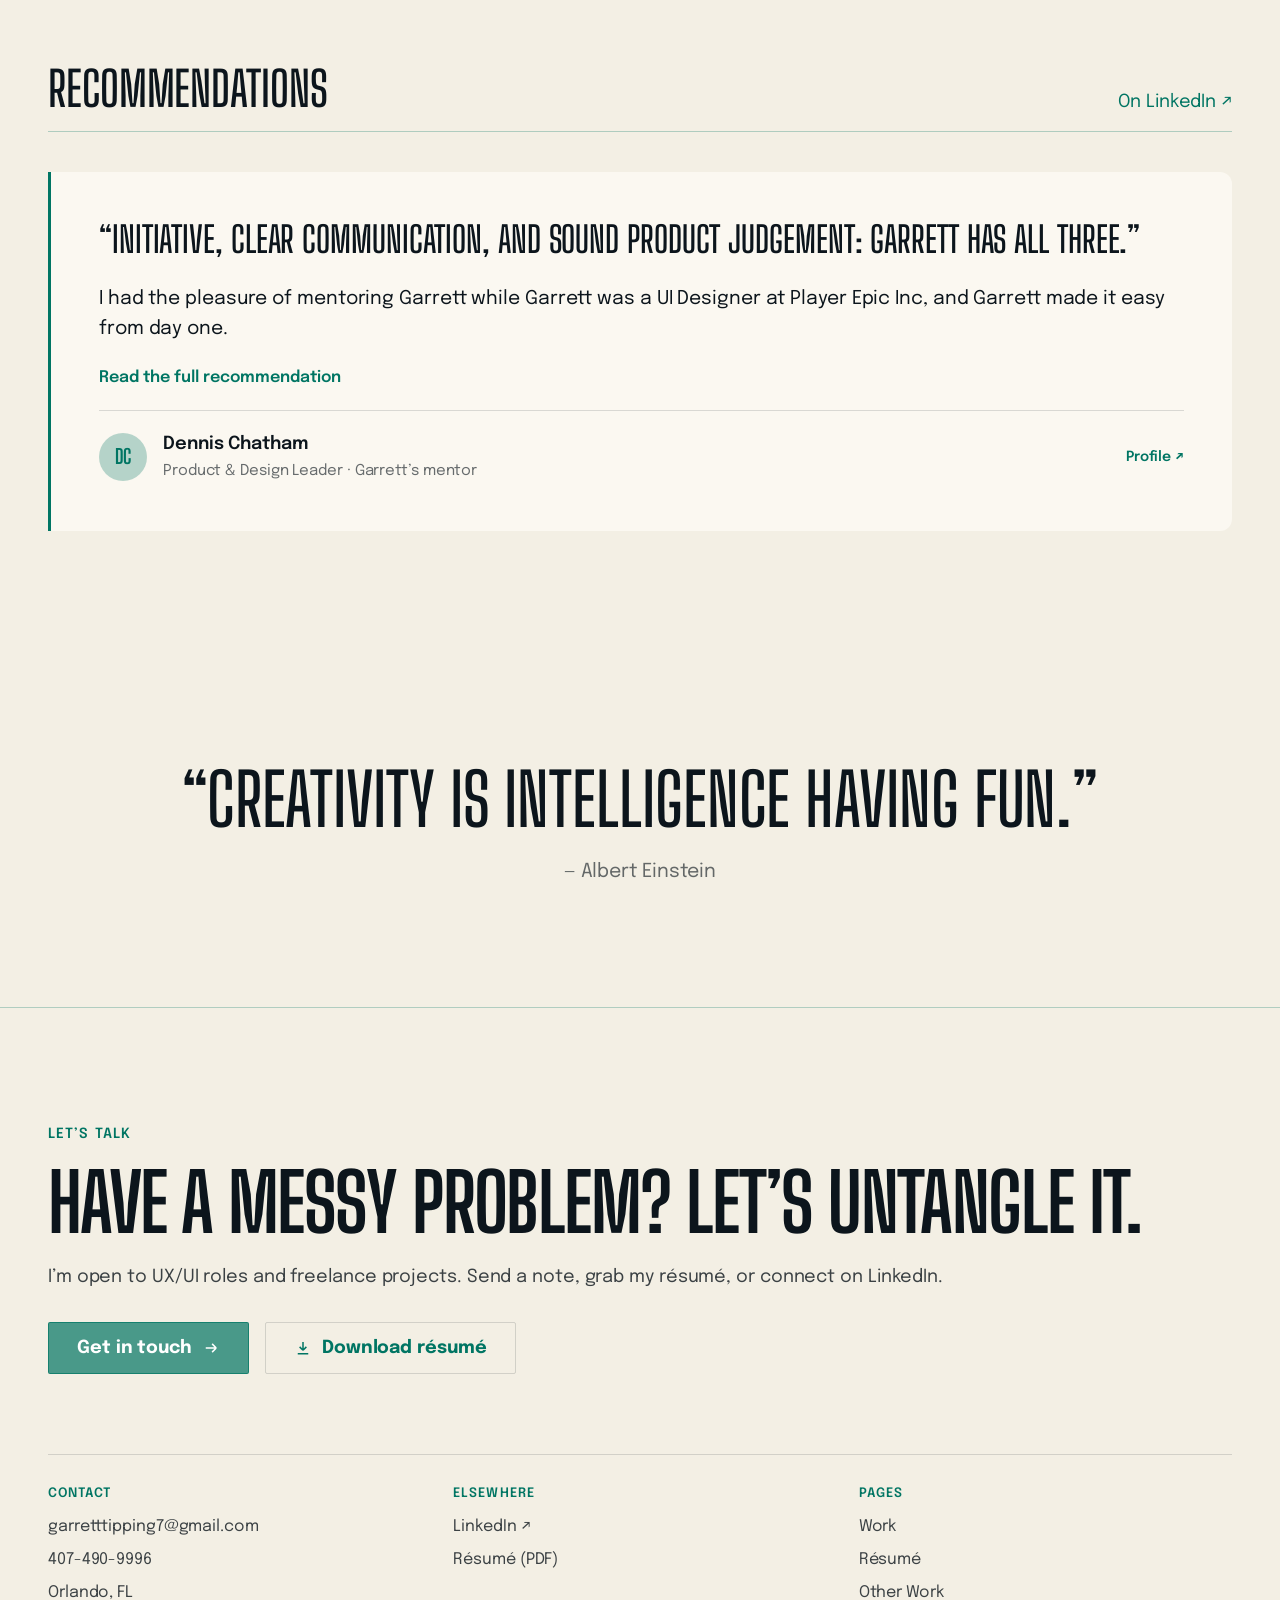
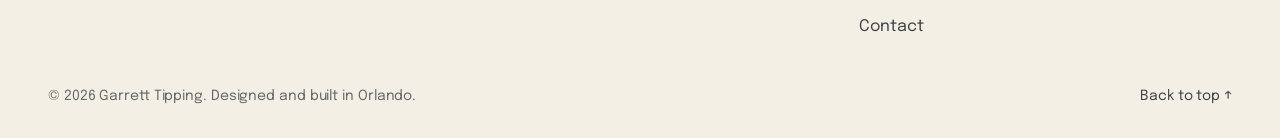
==== commit aae8b229: "Field Service: new device-mockup cover for the card and case study hero - Case study hero: 4:3 cover" ====
--- a/index.html
+++ b/index.html
@@ -132,7 +132,7 @@
             <h3>Field service app</h3>
             <p class="meta"><span>No. 2</span><span>2026</span></p>
           </header>
-          <a class="media" href="/field-service.html" tabindex="-1" aria-hidden="true"><picture><source srcset="/assets/img/work-field-service.avif" type="image/avif"><img src="/assets/img/work-field-service.png" alt="Field service app shown on a tablet and phone: the Today dashboard and a gas leak investigation job" loading="lazy"></picture></a>
+          <a class="media" href="/field-service.html" tabindex="-1" aria-hidden="true"><picture><source srcset="/assets/img/work-field-service-card.avif" type="image/avif"><img src="/assets/img/work-field-service-card.png" alt="Field service app shown on four tablets and three phones: the Today dashboard, a gas leak investigation, route map and truck inventory" loading="lazy"></picture></a>
           <p class="summary">Redesigning the work-order app I used every day into a dashboard built for the truck, not the office.</p>
           <a class="btn btn-primary" href="/field-service.html">View case study <svg class="arrow" viewBox="0 0 24 24" fill="none" stroke="currentColor" stroke-width="2" aria-hidden="true"><path d="M5 12h14m0 0-5.5-5.5M19 12l-5.5 5.5"/></svg><span class="visually-hidden">: Field service app</span></a>
         </article>
